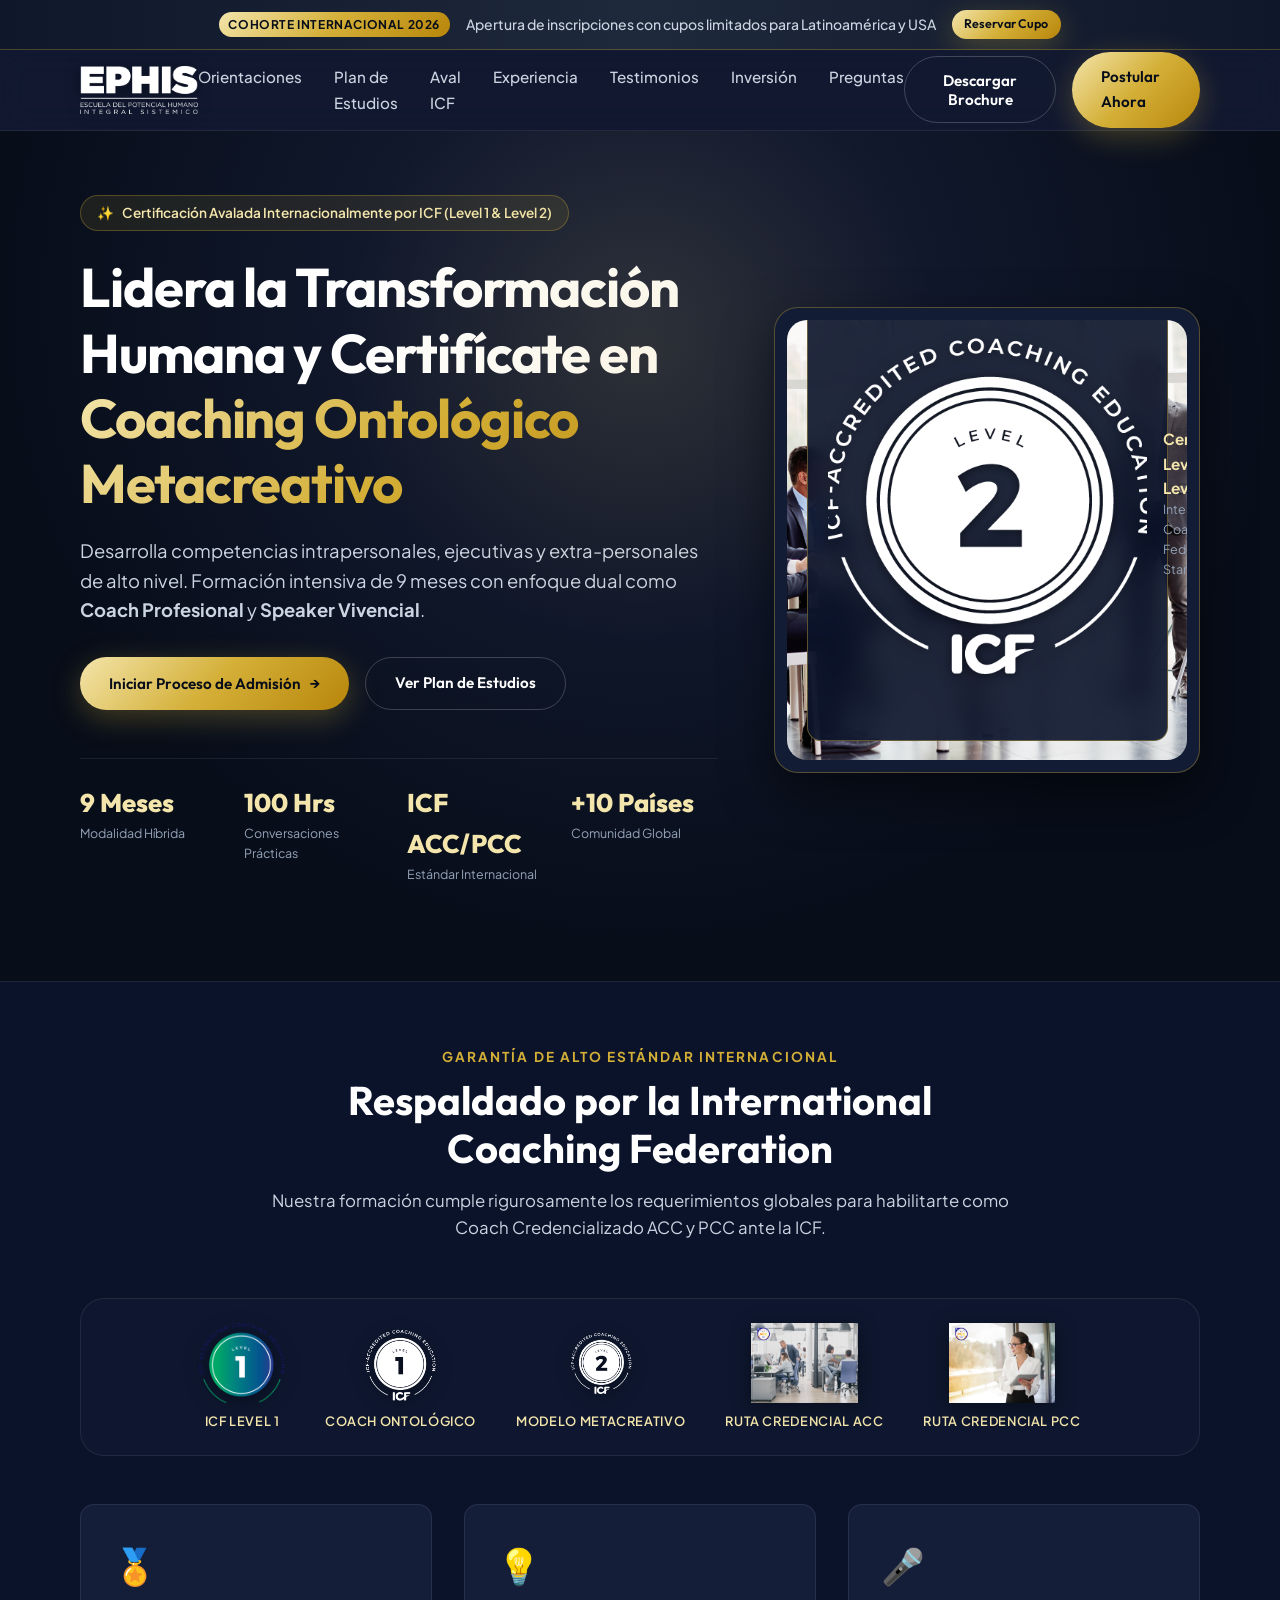
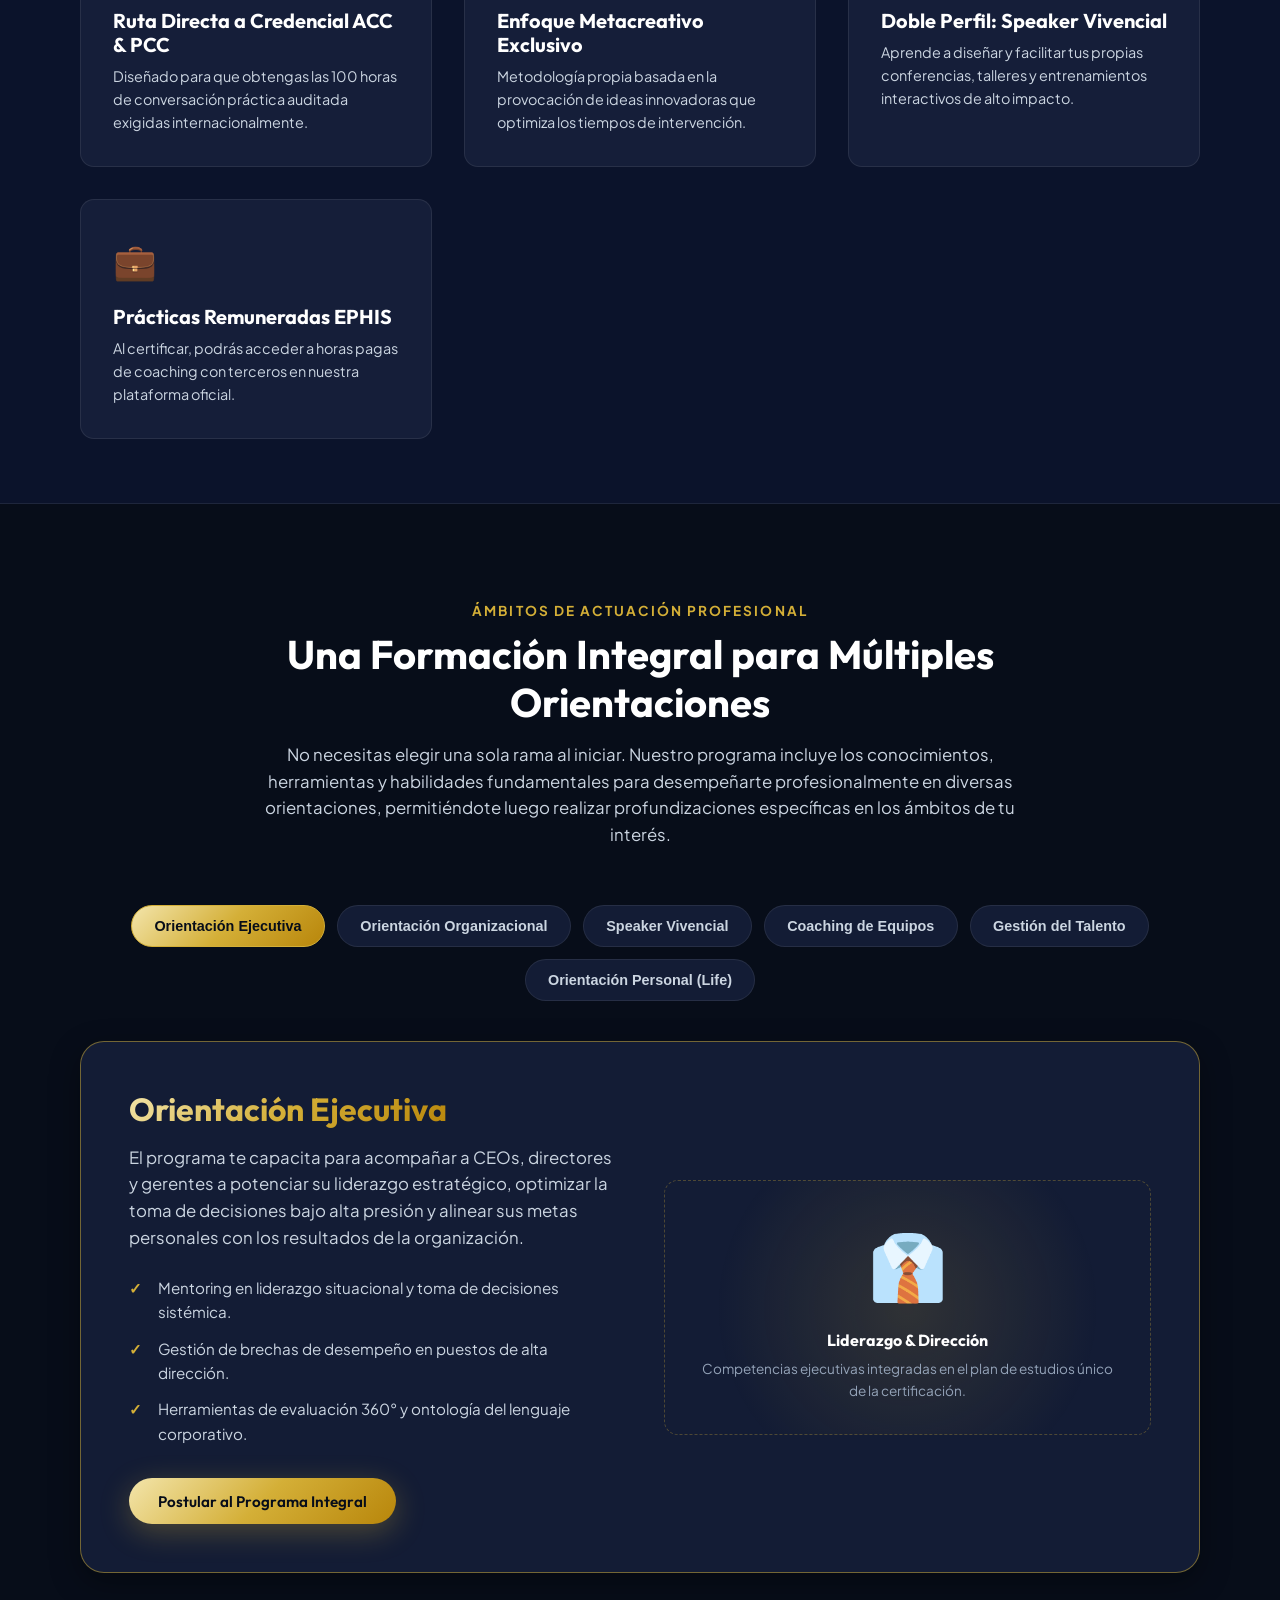
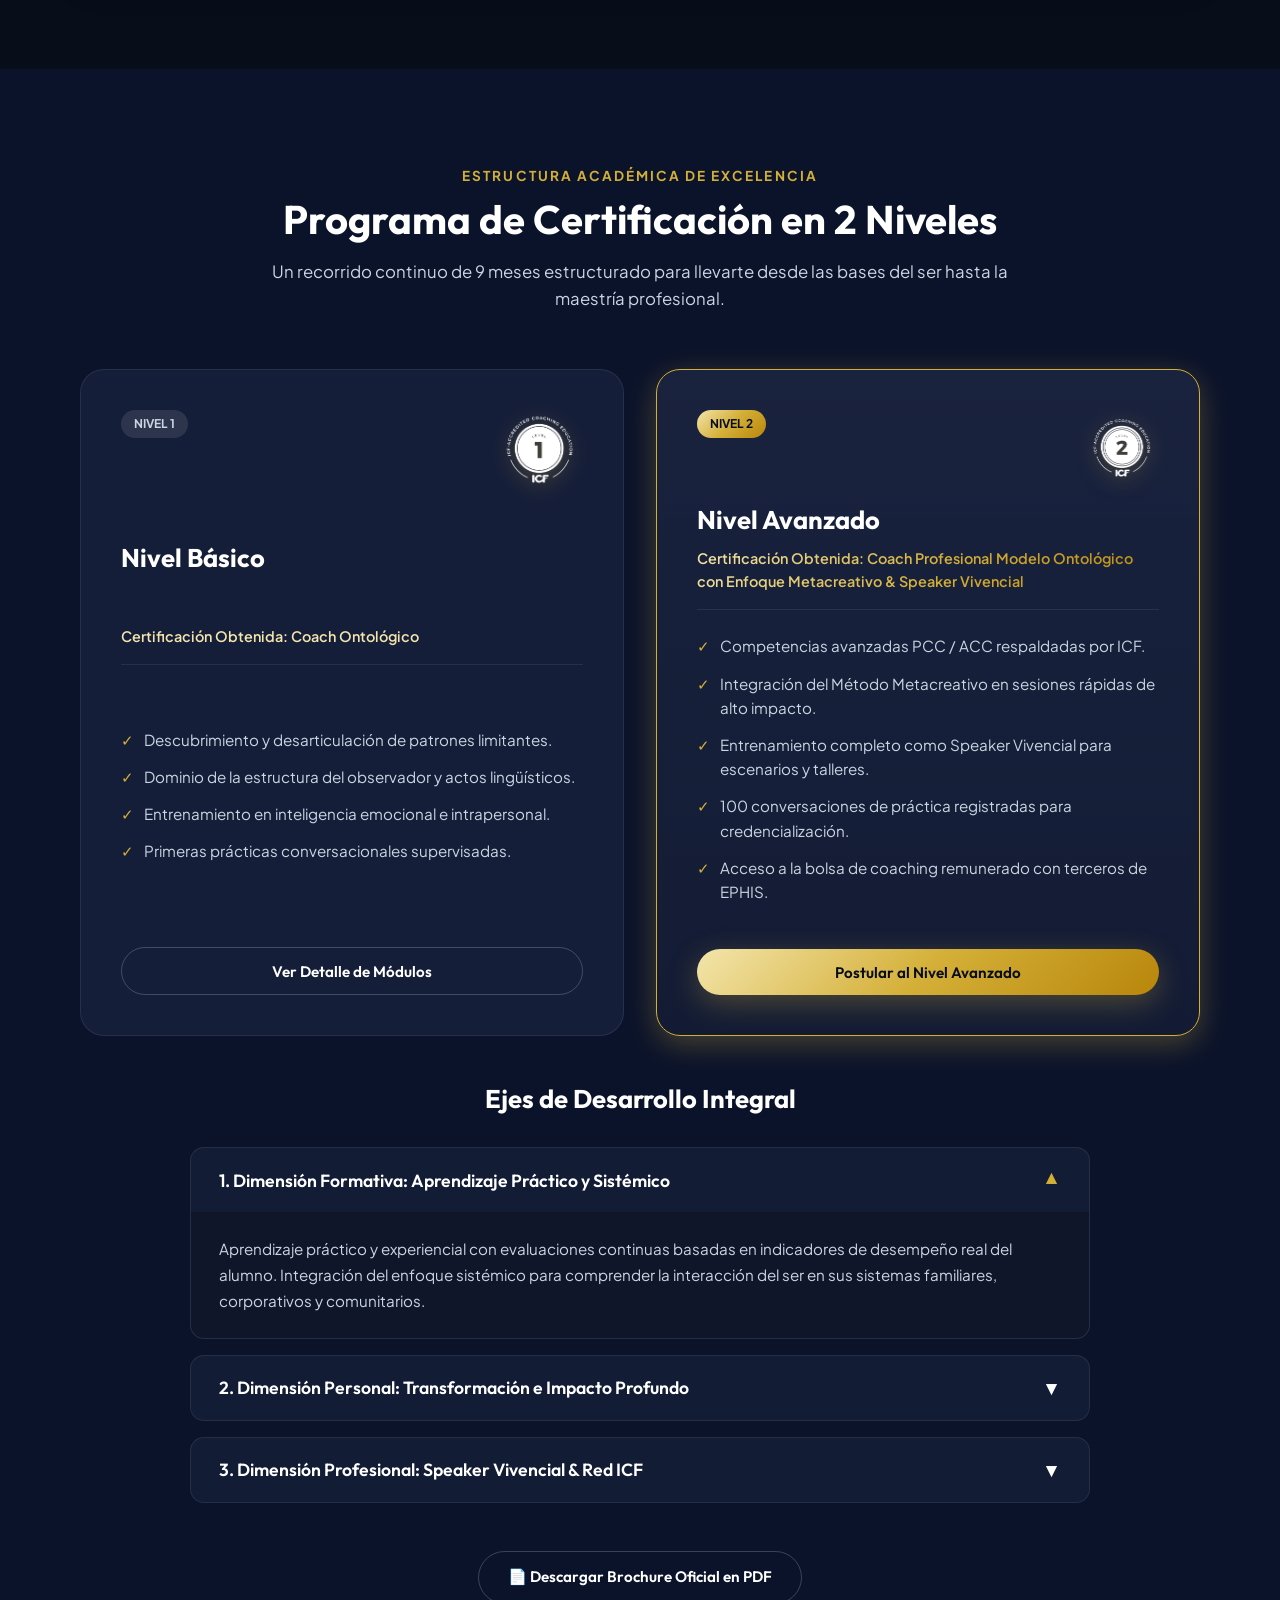
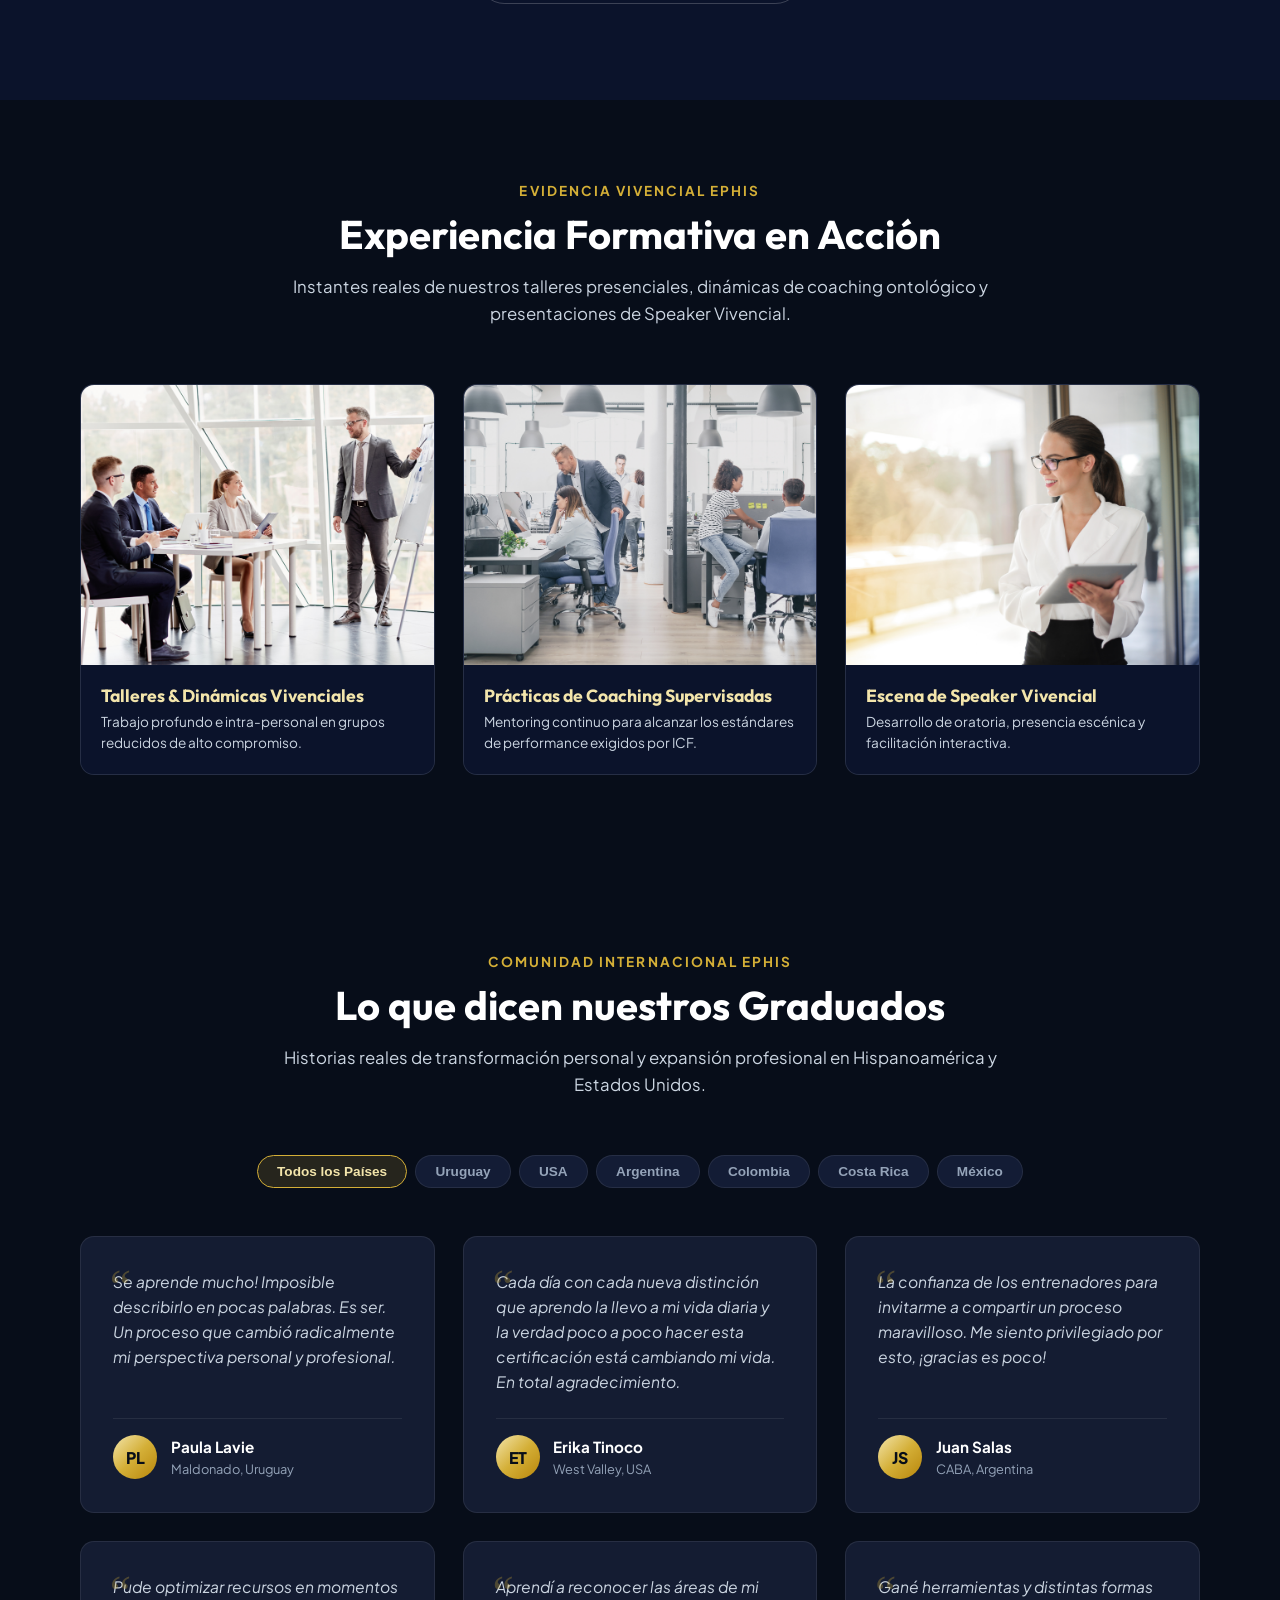
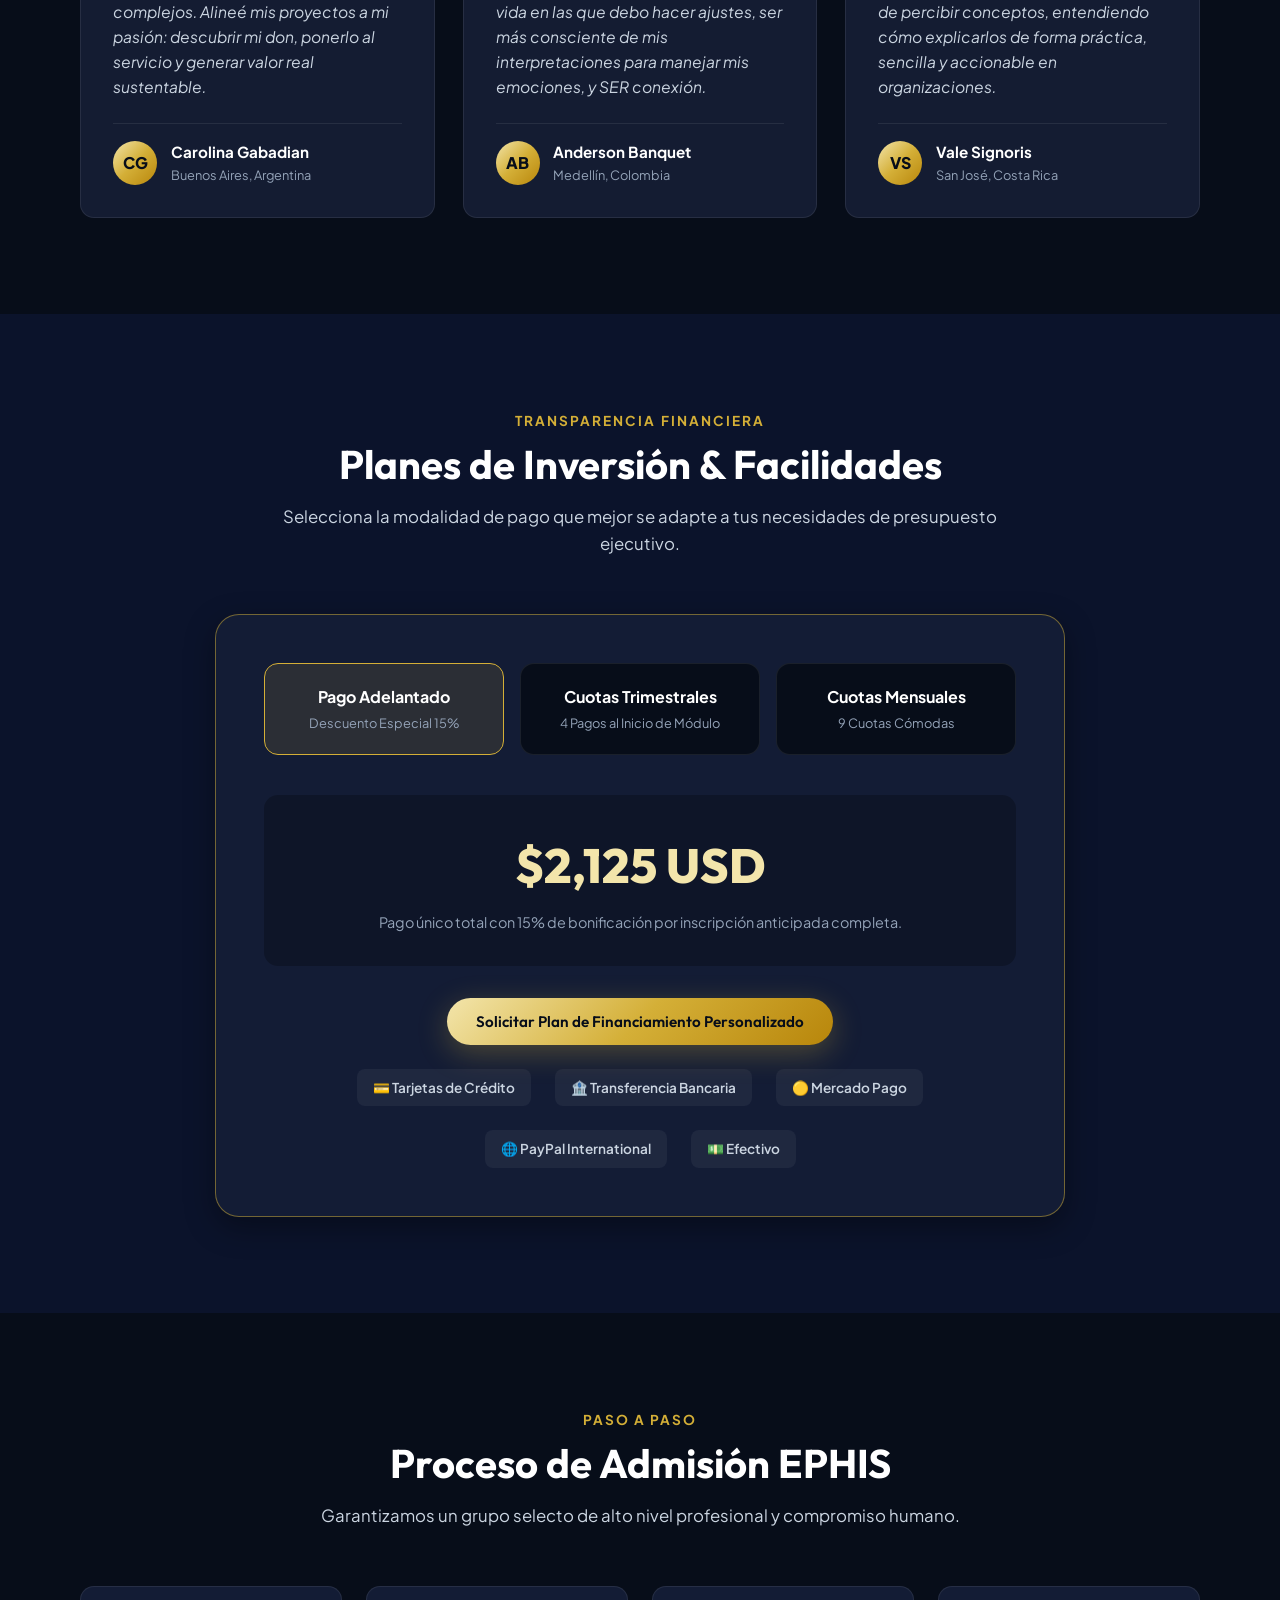
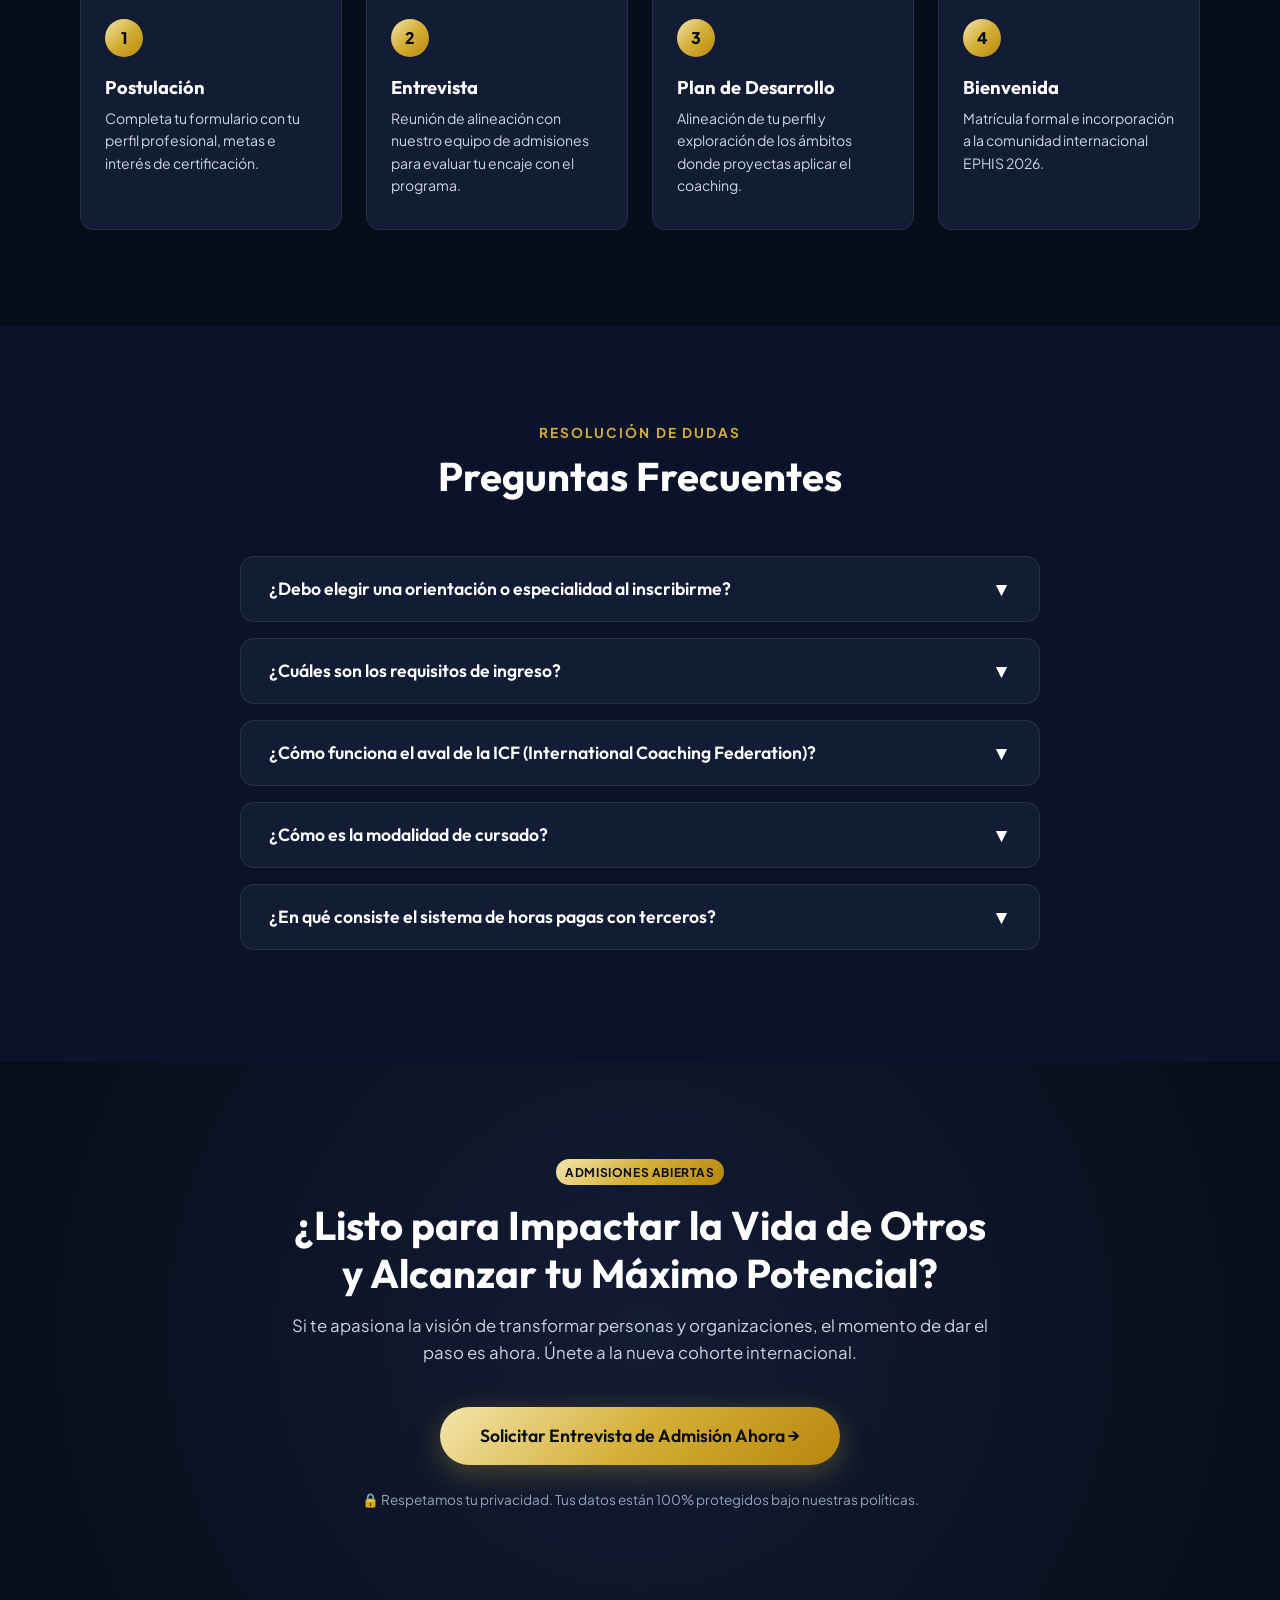
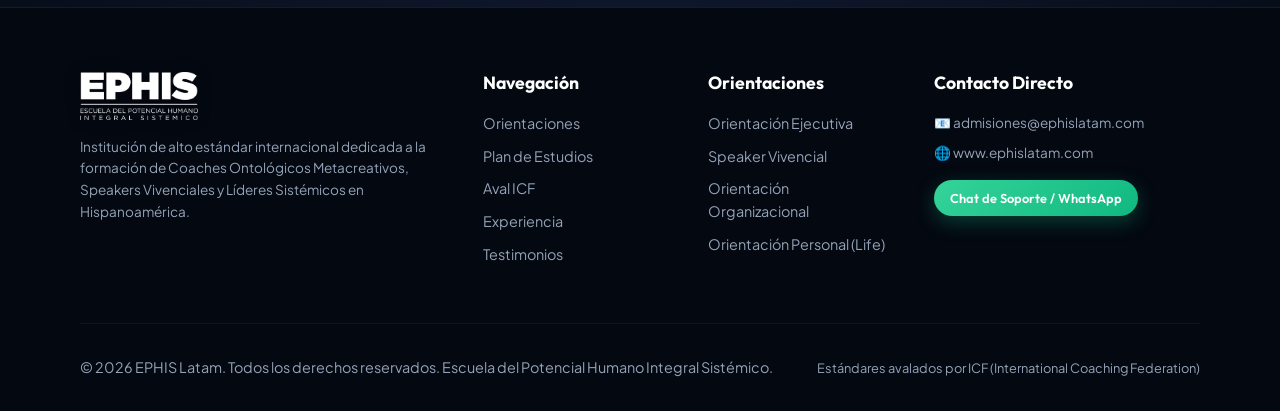
==== index.html @ b8f10d49 "Add files via upload" ====
<!DOCTYPE html>
<html lang="es">
<head>
  <meta charset="UTF-8">
  <meta name="viewport" content="width=device-width, initial-scale=1.0">
  <title>EPHIS Latam | Escuela del Potencial Humano Integral Sistémico | Certificación ICF</title>
  <meta name="description" content="Certificación Profesional en Coaching Ontológico Metacreativo con Énfasis en Speaker Vivencial. Programa internacional de 9 meses avalado por la ICF (International Coaching Federation).">
  <meta name="keywords" content="Coaching Ontologico, Coaching Ejecutivo, Speaker Vivencial, ICF Accredited, EPHIS Latam, Potencial Humano, Coaching de Equipos">

  <!-- Open Graph -->
  <meta property="og:title" content="EPHIS Latam - Certificación Profesional en Coaching Metacreativo & Speaker Vivencial">
  <meta property="og:description" content="Transforma tu liderazgo y certifícate con estándares internacionales ICF. 100 conversaciones prácticas, modalidad híbrida en Hispanoamérica.">
  <meta property="og:type" content="website">
  <meta property="og:url" content="https://www.ephislatam.com">
  <meta property="og:image" content="assets/formacion_01.png">

  <link rel="stylesheet" href="styles.css">
  
  <!-- Structured Data JSON-LD -->
  <script type="application/ld+json">
  {
    "@context": "https://schema.org",
    "@type": "EducationalOrganization",
    "name": "EPHIS Latam - Escuela del Potencial Humano Integral Sistémico",
    "url": "https://www.ephislatam.com",
    "logo": "https://www.ephislatam.com/assets/ephis_logo.png",
    "description": "Certificación Profesional en Coaching Ontológico Metacreativo con Enfoque en Speaker Vivencial y Estándares Internacionales ICF.",
    "sameAs": [
      "https://www.ephislatam.com"
    ]
  }
  </script>
</head>
<body>

  <!-- Top Announcement Bar -->
  <div class="announcement-bar">
    <span class="announcement-badge">Cohorte Internacional 2026</span>
    <span>Apertura de inscripciones con cupos limitados para Latinoamérica y USA</span>
    <a href="#contacto" class="btn btn-gold" style="padding: 0.3rem 0.8rem; font-size: 0.78rem;">Reservar Cupo</a>
  </div>

  <!-- Header & Sticky Navigation -->
  <header class="header-nav">
    <div class="container nav-container">
      <a href="#" class="brand-logo" id="brandLogo">
        <img src="assets/ephis_logo.png" alt="EPHIS Latam Logo" class="brand-logo-img">
      </a>

      <nav>
        <ul class="nav-links">
          <li><a href="#orientaciones" class="nav-link">Orientaciones</a></li>
          <li><a href="#programa" class="nav-link">Plan de Estudios</a></li>
          <li><a href="#icf" class="nav-link">Aval ICF</a></li>
          <li><a href="#galeria" class="nav-link">Experiencia</a></li>
          <li><a href="#testimonios" class="nav-link">Testimonios</a></li>
          <li><a href="#inversion" class="nav-link">Inversión</a></li>
          <li><a href="#faq" class="nav-link">Preguntas</a></li>
        </ul>
      </nav>

      <div class="nav-actions">
        <button class="btn btn-outline" id="btnBrochureNav">Descargar Brochure</button>
        <a href="#contacto" class="btn btn-gold" id="btnPostularNav">Postular Ahora</a>
        <button class="mobile-toggle" id="mobileToggle">☰</button>
      </div>
    </div>
  </header>

  <!-- Hero Section -->
  <section class="hero">
    <div class="container hero-grid">
      <div class="hero-content">
        <div class="hero-badge">
          <span>✨</span> Certificación Avalada Internacionalmente por ICF (Level 1 & Level 2)
        </div>
        <h1 class="hero-title">
          Lidera la Transformación Humana y Certifícate en <span class="text-gold-gradient">Coaching Ontológico Metacreativo</span>
        </h1>
        <p class="hero-description">
          Desarrolla competencias intrapersonales, ejecutivas y extra-personales de alto nivel. Formación intensiva de 9 meses con enfoque dual como <strong>Coach Profesional</strong> y <strong>Speaker Vivencial</strong>.
        </p>

        <div class="hero-cta-group">
          <button class="btn btn-gold" id="btnHeroPostular">
            <span>Iniciar Proceso de Admisión</span> →
          </button>
          <a href="#programa" class="btn btn-outline">
            Ver Plan de Estudios
          </a>
        </div>

        <div class="hero-metrics">
          <div class="metric-item">
            <span class="metric-value">9 Meses</span>
            <span class="metric-label">Modalidad Híbrida</span>
          </div>
          <div class="metric-item">
            <span class="metric-value">100 Hrs</span>
            <span class="metric-label">Conversaciones Prácticas</span>
          </div>
          <div class="metric-item">
            <span class="metric-value">ICF ACC/PCC</span>
            <span class="metric-label">Estándar Internacional</span>
          </div>
          <div class="metric-item">
            <span class="metric-value">+10 Países</span>
            <span class="metric-label">Comunidad Global</span>
          </div>
        </div>
      </div>

      <div class="hero-card">
        <div class="hero-img-wrapper">
          <img src="assets/formacion_01.png" alt="EPHIS Entrenamientos Vivenciales en Acción" id="heroImg">
          <div class="hero-overlay-badge">
            <img src="assets/level2_badge.png" alt="Acreditación Level 2" class="badge-icf-icon">
            <div>
              <div class="badge-text-title">Certificación Level 1 & Level 2 ICF</div>
              <div class="badge-text-sub">International Coaching Federation Standard</div>
            </div>
          </div>
        </div>
      </div>
    </div>
  </section>

  <!-- Trust & Accreditation Banner Section -->
  <section class="trust-section" id="icf">
    <div class="container">
      <div class="section-header">
        <div class="section-subtitle">Garantía de Alto Estándar Internacional</div>
        <h2 class="section-title">Respaldado por la International Coaching Federation</h2>
        <p class="section-desc">Nuestra formación cumple rigurosamente los requerimientos globales para habilitarte como Coach Credencializado ACC y PCC ante la ICF.</p>
      </div>

      <!-- Official ICF & EPHIS Badges Showcase Ribbon -->
      <div class="accreditation-row">
        <div class="accred-logo-item">
          <img src="assets/icf_level1.webp" alt="ICF Level 1 Badge" class="accred-logo-img">
          <span class="accred-label">ICF Level 1</span>
        </div>
        <div class="accred-logo-item">
          <img src="assets/level1_badge.png" alt="EPHIS Level 1 Badge" class="accred-logo-img">
          <span class="accred-label">Coach Ontológico</span>
        </div>
        <div class="accred-logo-item">
          <img src="assets/level2_badge.png" alt="EPHIS Level 2 Badge" class="accred-logo-img">
          <span class="accred-label">Modelo Metacreativo</span>
        </div>
        <div class="accred-logo-item">
          <img src="assets/icf_acc.png" alt="ICF ACC Credential" class="accred-logo-img">
          <span class="accred-label">Ruta Credencial ACC</span>
        </div>
        <div class="accred-logo-item">
          <img src="assets/icf_pcc.png" alt="ICF PCC Credential" class="accred-logo-img">
          <span class="accred-label">Ruta Credencial PCC</span>
        </div>
      </div>

      <div class="trust-grid">
        <div class="trust-card">
          <div class="trust-icon">🏅</div>
          <h3 class="trust-title">Ruta Directa a Credencial ACC & PCC</h3>
          <p class="trust-desc">Diseñado para que obtengas las 100 horas de conversación práctica auditada exigidas internacionalmente.</p>
        </div>

        <div class="trust-card">
          <div class="trust-icon">💡</div>
          <h3 class="trust-title">Enfoque Metacreativo Exclusivo</h3>
          <p class="trust-desc">Metodología propia basada en la provocación de ideas innovadoras que optimiza los tiempos de intervención.</p>
        </div>

        <div class="trust-card">
          <div class="trust-icon">🎤</div>
          <h3 class="trust-title">Doble Perfil: Speaker Vivencial</h3>
          <p class="trust-desc">Aprende a diseñar y facilitar tus propias conferencias, talleres y entrenamientos interactivos de alto impacto.</p>
        </div>

        <div class="trust-card">
          <div class="trust-icon">💼</div>
          <h3 class="trust-title">Prácticas Remuneradas EPHIS</h3>
          <p class="trust-desc">Al certificar, podrás acceder a horas pagas de coaching con terceros en nuestra plataforma oficial.</p>
        </div>
      </div>
    </div>
  </section>

  <!-- Orientaciones Profesionales Section -->
  <section class="tracks-section section-padding" id="orientaciones">
    <div class="container">
      <div class="section-header">
        <div class="section-subtitle">Ámbitos de Actuación Profesional</div>
        <h2 class="section-title">Una Formación Integral para Múltiples Orientaciones</h2>
        <p class="section-desc">No necesitas elegir una sola rama al iniciar. Nuestro programa incluye los conocimientos, herramientas y habilidades fundamentales para desempeñarte profesionalmente en diversas orientaciones, permitiéndote luego realizar profundizaciones específicas en los ámbitos de tu interés.</p>
      </div>

      <div class="track-tabs" id="trackTabs">
        <button class="track-tab active" data-track="ejecutivo">Orientación Ejecutiva</button>
        <button class="track-tab" data-track="organizacional">Orientación Organizacional</button>
        <button class="track-tab" data-track="speaker">Speaker Vivencial</button>
        <button class="track-tab" data-track="equipos">Coaching de Equipos</button>
        <button class="track-tab" data-track="rrhh">Gestión del Talento</button>
        <button class="track-tab" data-track="personal">Orientación Personal (Life)</button>
      </div>

      <div class="track-display-card" id="trackDisplay">
        <div class="track-details">
          <h3 id="trackTitle" class="text-gold-gradient">Orientación Ejecutiva</h3>
          <p id="trackDescription">El programa te capacita para acompañar a CEOs, directores y gerentes a potenciar su liderazgo estratégico, optimizar la toma de decisiones bajo alta presión y alinear sus metas personales con los resultados de la organización.</p>
          <ul class="track-list" id="trackList">
            <li>Mentoring en liderazgo situacional y toma de decisiones sistémica.</li>
            <li>Gestión de brechas de desempeño en puestos de alta dirección.</li>
            <li>Herramientas de evaluación 360° y ontología del lenguaje corporativo.</li>
          </ul>
          <button class="btn btn-gold" id="btnTrackEnroll">Postular al Programa Integral</button>
        </div>
        <div class="track-visual">
          <div class="track-visual-icon" id="trackIcon">👔</div>
          <h4 id="trackVisualTitle">Liderazgo & Dirección</h4>
          <p style="font-size: 0.85rem; color: var(--text-muted); margin-top: 0.5rem;" id="trackVisualSub">Competencias ejecutivas integradas en el plan de estudios único de la certificación.</p>
        </div>
      </div>
    </div>
  </section>

  <!-- Dual Level Curriculum Section -->
  <section class="curriculum-section section-padding" id="programa">
    <div class="container">
      <div class="section-header">
        <div class="section-subtitle">Estructura Académica de Excelencia</div>
        <h2 class="section-title">Programa de Certificación en 2 Niveles</h2>
        <p class="section-desc">Un recorrido continuo de 9 meses estructurado para llevarte desde las bases del ser hasta la maestría profesional.</p>
      </div>

      <div class="level-cards-grid">
        <!-- Level 1 Card -->
        <div class="level-card">
          <div class="level-header-badge">
            <span class="level-tag">Nivel 1</span>
            <img src="assets/level1_badge.png" alt="Logo Level 1 EPHIS" class="level-badge-img">
          </div>
          <h3 class="level-title">Nivel Básico</h3>
          <div class="level-cert">Certificación Obtenida: Coach Ontológico</div>
          <ul class="level-features">
            <li><span>✓</span> Descubrimiento y desarticulación de patrones limitantes.</li>
            <li><span>✓</span> Dominio de la estructura del observador y actos lingüísticos.</li>
            <li><span>✓</span> Entrenamiento en inteligencia emocional e intrapersonal.</li>
            <li><span>✓</span> Primeras prácticas conversacionales supervisadas.</li>
          </ul>
          <button class="btn btn-outline" onclick="openBrochureModal('Nivel 1')">Ver Detalle de Módulos</button>
        </div>

        <!-- Level 2 Card -->
        <div class="level-card featured">
          <div class="level-header-badge">
            <span class="level-tag">Nivel 2</span>
            <img src="assets/level2_badge.png" alt="Logo Level 2 EPHIS" class="level-badge-img">
          </div>
          <h3 class="level-title">Nivel Avanzado</h3>
          <div class="level-cert text-gold-gradient">Certificación Obtenida: Coach Profesional Modelo Ontológico con Enfoque Metacreativo & Speaker Vivencial</div>
          <ul class="level-features">
            <li><span>✓</span> Competencias avanzadas PCC / ACC respaldadas por ICF.</li>
            <li><span>✓</span> Integración del Método Metacreativo en sesiones rápidas de alto impacto.</li>
            <li><span>✓</span> Entrenamiento completo como Speaker Vivencial para escenarios y talleres.</li>
            <li><span>✓</span> 100 conversaciones de práctica registradas para credencialización.</li>
            <li><span>✓</span> Acceso a la bolsa de coaching remunerado con terceros de EPHIS.</li>
          </ul>
          <button class="btn btn-gold" onclick="openBrochureModal('Nivel 2')">Postular al Nivel Avanzado</button>
        </div>
      </div>

      <!-- Syllabus Accordion -->
      <div class="curriculum-accordion">
        <h3 class="text-center" style="margin-bottom: 2rem; font-size: 1.6rem;">Ejes de Desarrollo Integral</h3>

        <div class="accordion-item active">
          <button class="accordion-header">
            <span>1. Dimensión Formativa: Aprendizaje Práctico y Sistémico</span>
            <span class="accordion-icon">▼</span>
          </button>
          <div class="accordion-content">
            <div class="accordion-inner">
              Aprendizaje práctico y experiencial con evaluaciones continuas basadas en indicadores de desempeño real del alumno. Integración del enfoque sistémico para comprender la interacción del ser en sus sistemas familiares, corporativos y comunitarios.
            </div>
          </div>
        </div>

        <div class="accordion-item">
          <button class="accordion-header">
            <span>2. Dimensión Personal: Transformación e Impacto Profundo</span>
            <span class="accordion-icon">▼</span>
          </button>
          <div class="accordion-content">
            <div class="accordion-inner">
              Identificación y quiebre de creencias y patrones limitantes. Trabajo intrapersonal guiado para alcanzar resultados impensados de vida durante el propio proceso formativo, convirtiéndote en evidencia viva del potencial humano.
            </div>
          </div>
        </div>

        <div class="accordion-item">
          <button class="accordion-header">
            <span>3. Dimensión Profesional: Speaker Vivencial & Red ICF</span>
            <span class="accordion-icon">▼</span>
          </button>
          <div class="accordion-content">
            <div class="accordion-inner">
              Entrenamiento como Speaker Vivencial con el cual desarrollarás tus propias conferencias, seminarios y workshops. Mentoring personalizado para completar las 100 conversaciones de coaching requeridas por ICF, posibilitando tu incorporación al staff de tutores o red internacional de coaches pagados.
            </div>
          </div>
        </div>
      </div>

      <div class="text-center" style="margin-top: 3rem;">
        <a href="https://www.ephislatam.com/site/wp-content/uploads/2025/07/EPHIS_20-Brochure_Programa.pdf" target="_blank" rel="noopener" class="btn btn-outline">
          📄 Descargar Brochure Oficial en PDF
        </a>
      </div>
    </div>
  </section>

  <!-- Real Formaciones Gallery Section -->
  <section class="gallery-section" id="galeria">
    <div class="container">
      <div class="section-header">
        <div class="section-subtitle">Evidencia Vivencial EPHIS</div>
        <h2 class="section-title">Experiencia Formativa en Acción</h2>
        <p class="section-desc">Instantes reales de nuestros talleres presenciales, dinámicas de coaching ontológico y presentaciones de Speaker Vivencial.</p>
      </div>

      <div class="gallery-grid">
        <div class="gallery-card">
          <img src="assets/formacion_01.png" alt="Formación EPHIS Taller Intrapersonal">
          <div class="gallery-caption">
            <h4>Talleres & Dinámicas Vivenciales</h4>
            <p>Trabajo profundo e intra-personal en grupos reducidos de alto compromiso.</p>
          </div>
        </div>

        <div class="gallery-card">
          <img src="assets/formacion_02.png" alt="Formación EPHIS Prácticas de Coaching">
          <div class="gallery-caption">
            <h4>Prácticas de Coaching Supervisadas</h4>
            <p>Mentoring continuo para alcanzar los estándares de performance exigidos por ICF.</p>
          </div>
        </div>

        <div class="gallery-card">
          <img src="assets/formacion_03.png" alt="Formación EPHIS Speaker Vivencial">
          <div class="gallery-caption">
            <h4>Escena de Speaker Vivencial</h4>
            <p>Desarrollo de oratoria, presencia escénica y facilitación interactiva.</p>
          </div>
        </div>
      </div>
    </div>
  </section>

  <!-- Testimonials & Social Proof -->
  <section class="testimonials-section section-padding" id="testimonios">
    <div class="container">
      <div class="section-header">
        <div class="section-subtitle">Comunidad Internacional EPHIS</div>
        <h2 class="section-title">Lo que dicen nuestros Graduados</h2>
        <p class="section-desc">Historias reales de transformación personal y expansión profesional en Hispanoamérica y Estados Unidos.</p>
      </div>

      <div class="testimonial-filter" id="testimonialFilter">
        <button class="filter-btn active" data-country="all">Todos los Países</button>
        <button class="filter-btn" data-country="Uruguay">Uruguay</button>
        <button class="filter-btn" data-country="USA">USA</button>
        <button class="filter-btn" data-country="Argentina">Argentina</button>
        <button class="filter-btn" data-country="Colombia">Colombia</button>
        <button class="filter-btn" data-country="Costa Rica">Costa Rica</button>
        <button class="filter-btn" data-country="México">México</button>
      </div>

      <div class="testimonials-grid" id="testimonialsGrid">
        <!-- Testimonial Item 1 -->
        <div class="testimonial-card" data-country="Uruguay">
          <p class="testimonial-quote">Se aprende mucho! Imposible describirlo en pocas palabras. Es ser. Un proceso que cambió radicalmente mi perspectiva personal y profesional.</p>
          <div class="testimonial-author">
            <div class="author-avatar">PL</div>
            <div>
              <div class="author-name">Paula Lavie</div>
              <div class="author-location">Maldonado, Uruguay</div>
            </div>
          </div>
        </div>

        <!-- Testimonial Item 2 -->
        <div class="testimonial-card" data-country="USA">
          <p class="testimonial-quote">Cada día con cada nueva distinción que aprendo la llevo a mi vida diaria y la verdad poco a poco hacer esta certificación está cambiando mi vida. En total agradecimiento.</p>
          <div class="testimonial-author">
            <div class="author-avatar">ET</div>
            <div>
              <div class="author-name">Erika Tinoco</div>
              <div class="author-location">West Valley, USA</div>
            </div>
          </div>
        </div>

        <!-- Testimonial Item 3 -->
        <div class="testimonial-card" data-country="Argentina">
          <p class="testimonial-quote">La confianza de los entrenadores para invitarme a compartir un proceso maravilloso. Me siento privilegiado por esto, ¡gracias es poco!</p>
          <div class="testimonial-author">
            <div class="author-avatar">JS</div>
            <div>
              <div class="author-name">Juan Salas</div>
              <div class="author-location">CABA, Argentina</div>
            </div>
          </div>
        </div>

        <!-- Testimonial Item 4 -->
        <div class="testimonial-card" data-country="Argentina">
          <p class="testimonial-quote">Pude optimizar recursos en momentos complejos. Alineé mis proyectos a mi pasión: descubrir mi don, ponerlo al servicio y generar valor real sustentable.</p>
          <div class="testimonial-author">
            <div class="author-avatar">CG</div>
            <div>
              <div class="author-name">Carolina Gabadian</div>
              <div class="author-location">Buenos Aires, Argentina</div>
            </div>
          </div>
        </div>

        <!-- Testimonial Item 5 -->
        <div class="testimonial-card" data-country="Colombia">
          <p class="testimonial-quote">Aprendí a reconocer las áreas de mi vida en las que debo hacer ajustes, ser más consciente de mis interpretaciones para manejar mis emociones, y SER conexión.</p>
          <div class="testimonial-author">
            <div class="author-avatar">AB</div>
            <div>
              <div class="author-name">Anderson Banquet</div>
              <div class="author-location">Medellín, Colombia</div>
            </div>
          </div>
        </div>

        <!-- Testimonial Item 6 -->
        <div class="testimonial-card" data-country="Costa Rica">
          <p class="testimonial-quote">Gané herramientas y distintas formas de percibir conceptos, entendiendo cómo explicarlos de forma práctica, sencilla y accionable en organizaciones.</p>
          <div class="testimonial-author">
            <div class="author-avatar">VS</div>
            <div>
              <div class="author-name">Vale Signoris</div>
              <div class="author-location">San José, Costa Rica</div>
            </div>
          </div>
        </div>
      </div>
    </div>
  </section>

  <!-- Investment & Fee Calculator -->
  <section class="investment-section section-padding" id="inversion">
    <div class="container">
      <div class="section-header">
        <div class="section-subtitle">Transparencia Financiera</div>
        <h2 class="section-title">Planes de Inversión & Facilidades</h2>
        <p class="section-desc">Selecciona la modalidad de pago que mejor se adapte a tus necesidades de presupuesto ejecutivo.</p>
      </div>

      <div class="calc-box">
        <div class="calc-options" id="calcOptions">
          <div class="calc-opt-btn active" data-plan="contado">
            <div class="calc-opt-title">Pago Adelantado</div>
            <div class="calc-opt-sub">Descuento Especial 15%</div>
          </div>
          <div class="calc-opt-btn" data-plan="trimestral">
            <div class="calc-opt-title">Cuotas Trimestrales</div>
            <div class="calc-opt-sub">4 Pagos al Inicio de Módulo</div>
          </div>
          <div class="calc-opt-btn" data-plan="mensual">
            <div class="calc-opt-title">Cuotas Mensuales</div>
            <div class="calc-opt-sub">9 Cuotas Cómodas</div>
          </div>
        </div>

        <div class="calc-result-display">
          <div class="calc-price" id="calcPriceDisplay">$2,125 USD</div>
          <div class="calc-detail-text" id="calcDetailDisplay">Pago único total con 15% de bonificación por inscripción anticipada completa.</div>
        </div>

        <div style="text-align: center;">
          <button class="btn btn-gold" onclick="openBrochureModal('Plan de Pago')">Solicitar Plan de Financiamiento Personalizado</button>
        </div>

        <div class="payment-methods-grid">
          <span class="pay-badge">💳 Tarjetas de Crédito</span>
          <span class="pay-badge">🏦 Transferencia Bancaria</span>
          <span class="pay-badge">🟡 Mercado Pago</span>
          <span class="pay-badge">🌐 PayPal International</span>
          <span class="pay-badge">💵 Efectivo</span>
        </div>
      </div>
    </div>
  </section>

  <!-- Admission Process Roadmap -->
  <section class="roadmap-section section-padding">
    <div class="container">
      <div class="section-header">
        <div class="section-subtitle">Paso a Paso</div>
        <h2 class="section-title">Proceso de Admisión EPHIS</h2>
        <p class="section-desc">Garantizamos un grupo selecto de alto nivel profesional y compromiso humano.</p>
      </div>

      <div class="roadmap-grid">
        <div class="roadmap-card">
          <div class="step-num">1</div>
          <h3 class="step-title">Postulación</h3>
          <p class="step-desc">Completa tu formulario con tu perfil profesional, metas e interés de certificación.</p>
        </div>

        <div class="roadmap-card">
          <div class="step-num">2</div>
          <h3 class="step-title">Entrevista</h3>
          <p class="step-desc">Reunión de alineación con nuestro equipo de admisiones para evaluar tu encaje con el programa.</p>
        </div>

        <div class="roadmap-card">
          <div class="step-num">3</div>
          <h3 class="step-title">Plan de Desarrollo</h3>
          <p class="step-desc">Alineación de tu perfil y exploración de los ámbitos donde proyectas aplicar el coaching.</p>
        </div>

        <div class="roadmap-card">
          <div class="step-num">4</div>
          <h3 class="step-title">Bienvenida</h3>
          <p class="step-desc">Matrícula formal e incorporación a la comunidad internacional EPHIS 2026.</p>
        </div>
      </div>
    </div>
  </section>

  <!-- FAQ Section -->
  <section class="section-padding" id="faq" style="background: var(--bg-surface-1);">
    <div class="container">
      <div class="section-header">
        <div class="section-subtitle">Resolución de Dudas</div>
        <h2 class="section-title">Preguntas Frecuentes</h2>
      </div>

      <div class="curriculum-accordion" style="max-width: 800px;">
        <div class="accordion-item">
          <button class="accordion-header">
            <span>¿Debo elegir una orientación o especialidad al inscribirme?</span>
            <span class="accordion-icon">▼</span>
          </button>
          <div class="accordion-content">
            <div class="accordion-inner">
              No. Nuestro programa no se divide en carreras aisladas ni te exige elegir una orientación al ingresar. La formación abarca un enfoque unificado con los conocimientos, las herramientas y el desarrollo de competencias para trabajar profesionalmente en distintas orientaciones (ejecutiva, personal/life, organizacional, speaker vivencial, etc.). Al egresar, estarás capacitado para desempeñarte en diversos ámbitos y, si lo deseas, realizar profundizaciones posteriores en las áreas que elijas.
            </div>
          </div>
        </div>

        <div class="accordion-item">
          <button class="accordion-header">
            <span>¿Cuáles son los requisitos de ingreso?</span>
            <span class="accordion-icon">▼</span>
          </button>
          <div class="accordion-content">
            <div class="accordion-inner">
              Es requisito indispensable ser mayor de 18 años y haber completado los estudios secundarios completos. Adicionalmente, se realiza una entrevista de alineación para corroborar la vocación de desarrollo personal y profesional del aspirante.
            </div>
          </div>
        </div>

        <div class="accordion-item">
          <button class="accordion-header">
            <span>¿Cómo funciona el aval de la ICF (International Coaching Federation)?</span>
            <span class="accordion-icon">▼</span>
          </button>
          <div class="accordion-content">
            <div class="accordion-inner">
              La Certificación está orientada a cumplir los estándares internacionales de la ICF para calificar como Coach ACC (Associate Certified Coach) o PCC. El programa incluye los contenidos, mentorías y auditoría de 100 conversaciones prácticas exigidas para la credencialización.
            </div>
          </div>
        </div>

        <div class="accordion-item">
          <button class="accordion-header">
            <span>¿Cómo es la modalidad de cursado?</span>
            <span class="accordion-icon">▼</span>
          </button>
          <div class="accordion-content">
            <div class="accordion-inner">
              La formación tiene una duración de 9 meses con modalidad híbrida (virtual en vivo y actividades presenciales opcionales/intensivas), facilitando la participación activa de profesionales de toda Latinoamérica y Estados Unidos.
            </div>
          </div>
        </div>

        <div class="accordion-item">
          <button class="accordion-header">
            <span>¿En qué consiste el sistema de horas pagas con terceros?</span>
            <span class="accordion-icon">▼</span>
          </button>
          <div class="accordion-content">
            <div class="accordion-inner">
              Al certificarte como Coach Profesional en EPHIS, la escuela cuenta con acuerdos y plataformas donde se te pueden asignar horas remuneradas de coaching a terceros. Estas horas no solo te brindan retorno de inversión sino que suman al registro oficial de horas requeridas por la ICF.
            </div>
          </div>
        </div>
      </div>
    </div>
  </section>

  <!-- Final Contact & Application CTA Section -->
  <section class="section-padding" id="contacto" style="background: radial-gradient(circle at 50% 50%, #131C35 0%, #070D19 100%);">
    <div class="container text-center">
      <div style="max-width: 700px; margin: 0 auto;">
        <span class="announcement-badge" style="margin-bottom: 1rem; display: inline-block;">Admisiones Abiertas</span>
        <h2 class="section-title">¿Listo para Impactar la Vida de Otros y Alcanzar tu Máximo Potencial?</h2>
        <p class="section-desc" style="margin-bottom: 2.5rem;">
          Si te apasiona la visión de transformar personas y organizaciones, el momento de dar el paso es ahora. Únete a la nueva cohorte internacional.
        </p>

        <button class="btn btn-gold btn-lg" style="padding: 1.1rem 2.5rem; font-size: 1.1rem;" id="btnCtaFinal">
          Solicitar Entrevista de Admisión Ahora →
        </button>

        <div style="margin-top: 1.5rem; font-size: 0.85rem; color: var(--text-muted);">
          🔒 Respetamos tu privacidad. Tus datos están 100% protegidos bajo nuestras políticas.
        </div>
      </div>
    </div>
  </section>

  <!-- Footer -->
  <footer class="footer">
    <div class="container">
      <div class="footer-grid">
        <div class="footer-col">
          <div class="brand-logo" style="margin-bottom: 1rem;">
            <img src="assets/ephis_logo.png" alt="EPHIS Latam Logo" class="brand-logo-img">
          </div>
          <p style="font-size: 0.85rem; line-height: 1.6;">
            Institución de alto estándar internacional dedicada a la formación de Coaches Ontológicos Metacreativos, Speakers Vivenciales y Líderes Sistémicos en Hispanoamérica.
          </p>
        </div>

        <div class="footer-col">
          <h4>Navegación</h4>
          <ul class="footer-links">
            <li><a href="#orientaciones">Orientaciones</a></li>
            <li><a href="#programa">Plan de Estudios</a></li>
            <li><a href="#icf">Aval ICF</a></li>
            <li><a href="#galeria">Experiencia</a></li>
            <li><a href="#testimonios">Testimonios</a></li>
          </ul>
        </div>

        <div class="footer-col">
          <h4>Orientaciones</h4>
          <ul class="footer-links">
            <li><a href="#orientaciones">Orientación Ejecutiva</a></li>
            <li><a href="#orientaciones">Speaker Vivencial</a></li>
            <li><a href="#orientaciones">Orientación Organizacional</a></li>
            <li><a href="#orientaciones">Orientación Personal (Life)</a></li>
          </ul>
        </div>

        <div class="footer-col">
          <h4>Contacto Directo</h4>
          <p style="font-size: 0.85rem; margin-bottom: 0.5rem;">📧 admisiones@ephislatam.com</p>
          <p style="font-size: 0.85rem; margin-bottom: 1rem;">🌐 www.ephislatam.com</p>
          <a href="#contacto" class="btn btn-emerald" style="padding: 0.5rem 1rem; font-size: 0.8rem;">Chat de Soporte / WhatsApp</a>
        </div>
      </div>

      <div class="footer-bottom">
        <div>© 2026 EPHIS Latam. Todos los derechos reservados. Escuela del Potencial Humano Integral Sistémico.</div>
        <div style="font-size: 0.8rem;">Estándares avalados por ICF (International Coaching Federation)</div>
      </div>
    </div>
  </footer>

  <!-- Admission & Brochure Lead Capture Modal -->
  <div class="modal-overlay" id="leadModal">
    <div class="modal-box">
      <button class="modal-close" id="modalClose">✕</button>
      <h3 style="font-size: 1.6rem; margin-bottom: 0.5rem;" class="text-gold-gradient" id="modalTitle">Solicitar Admisión & Brochure</h3>
      <p style="font-size: 0.9rem; color: var(--text-secondary); margin-bottom: 1.5rem;" id="modalSubtitle">Completa tus datos para recibir el programa académico detallado y agendar tu entrevista.</p>

      <form id="leadForm">
        <div class="form-group">
          <label class="form-label" for="nombre">Nombre Completo *</label>
          <input type="text" id="nombre" class="form-input" placeholder="Ej. Dra. María González" required>
        </div>

        <div class="form-group">
          <label class="form-label" for="email">Correo Electrónico Profesional *</label>
          <input type="email" id="email" class="form-input" placeholder="maria@empresa.com" required>
        </div>

        <div class="form-group">
          <label class="form-label" for="telefono">WhatsApp / Teléfono *</label>
          <input type="tel" id="telefono" class="form-input" placeholder="+54 9 11 1234 5678" required>
        </div>

        <div class="form-group">
          <label class="form-label" for="trackInterest">Ámbito Profesional de Mayor Interés</label>
          <select id="trackInterest" class="form-select">
            <option value="integral">Formación Integral (Todas las orientaciones)</option>
            <option value="ejecutivo">Ámbito Ejecutivo & Liderazgo</option>
            <option value="speaker">Speaker Vivencial & Facilitación</option>
            <option value="organizacional">Ámbito Organizacional & Equipos</option>
            <option value="rrhh">Gestión Humana / People</option>
            <option value="personal">Ámbito Personal (Life Coaching)</option>
          </select>
        </div>

        <button type="submit" class="btn btn-gold" style="width: 100%; padding: 1rem; font-size: 1rem;">
          Enviar Solicitud & Descargar PDF →
        </button>
      </form>
    </div>
  </div>

  <script src="app.js"></script>
</body>
</html>
---- styles.css ----
/* ==========================================================================
   EPHIS LATAM - EXECUTIVE DESIGN SYSTEM & STYLESHEET
   Escuela del Potencial Humano Integral Sistémico
   ========================================================================== */

@import url('https://fonts.googleapis.com/css2?family=Outfit:wght@400;500;600;700;800&family=Plus+Jakarta+Sans:wght@300;400;500;600;700&display=swap');

:root {
  /* Color Palette - Executive Obsidian & Champagne */
  --bg-dark: #070D19;
  --bg-surface-1: #0B132B;
  --bg-surface-2: #131C35;
  --bg-surface-3: #1C2541;
  --bg-glass: rgba(19, 28, 53, 0.85);
  --bg-glass-card: rgba(28, 37, 65, 0.65);
  
  --border-gold: linear-gradient(135deg, rgba(212, 175, 55, 0.4), rgba(243, 229, 171, 0.1));
  --border-subtle: rgba(255, 255, 255, 0.08);
  --border-active: rgba(212, 175, 55, 0.5);

  --accent-gold-primary: #D4AF37;
  --accent-gold-light: #F3E5AB;
  --accent-gold-dark: #AA820A;
  --gold-gradient: linear-gradient(135deg, #F3E5AB 0%, #D4AF37 50%, #B8860B 100%);
  --gold-glow: 0 0 25px rgba(212, 175, 55, 0.25);

  --accent-emerald: #10B981;
  --emerald-gradient: linear-gradient(135deg, #34D399 0%, #10B981 100%);

  --text-primary: #FFFFFF;
  --text-secondary: #CBD5E1;
  --text-muted: #94A3B8;
  --text-gold: #F3E5AB;

  /* Typography */
  --font-heading: 'Outfit', sans-serif;
  --font-body: 'Plus Jakarta Sans', sans-serif;

  /* Spacing & Elevation */
  --radius-sm: 8px;
  --radius-md: 14px;
  --radius-lg: 24px;
  --radius-pill: 9999px;

  --shadow-sm: 0 4px 12px rgba(0,0,0,0.25);
  --shadow-md: 0 10px 30px rgba(0,0,0,0.35);
  --shadow-lg: 0 20px 50px rgba(0,0,0,0.5);
  --shadow-gold: 0 8px 30px rgba(212, 175, 55, 0.3);

  --transition-fast: all 0.25s cubic-bezier(0.16, 1, 0.3, 1);
  --transition-smooth: all 0.4s cubic-bezier(0.16, 1, 0.3, 1);
}

/* Reset & Base Styles */
*, *::before, *::after {
  box-sizing: border-box;
  margin: 0;
  padding: 0;
}

html {
  scroll-behavior: smooth;
  font-size: 16px;
  background-color: var(--bg-dark);
  color: var(--text-primary);
  font-family: var(--font-body);
  -webkit-font-smoothing: antialiased;
}

body {
  overflow-x: hidden;
  line-height: 1.6;
}

/* Typography Helpers */
h1, h2, h3, h4, h5, h6 {
  font-family: var(--font-heading);
  font-weight: 700;
  line-height: 1.2;
  color: var(--text-primary);
}

.text-gold-gradient {
  background: var(--gold-gradient);
  -webkit-background-clip: text;
  -webkit-text-fill-color: transparent;
  display: inline-block;
}

.text-emerald {
  color: var(--accent-emerald);
}

.container {
  width: 90%;
  max-width: 1240px;
  margin: 0 auto;
  padding: 0 1rem;
}

/* Layout Utilities */
.section-padding {
  padding: 6rem 0;
}

@media (max-width: 768px) {
  .section-padding {
    padding: 3.5rem 0;
  }
}

.text-center { text-align: center; }
.text-left { text-align: left; }

/* Announcement Bar */
.announcement-bar {
  background: linear-gradient(90deg, #0f172a, #1e293b, #0f172a);
  border-bottom: 1px solid rgba(212, 175, 55, 0.3);
  padding: 0.6rem 1rem;
  font-size: 0.875rem;
  font-weight: 500;
  color: var(--text-secondary);
  display: flex;
  justify-content: center;
  align-items: center;
  gap: 1rem;
}

.announcement-badge {
  background: var(--gold-gradient);
  color: #070D19;
  font-size: 0.75rem;
  font-weight: 700;
  padding: 0.2rem 0.6rem;
  border-radius: var(--radius-pill);
  text-transform: uppercase;
  letter-spacing: 0.05em;
}

/* Header & Sticky Navigation */
.header-nav {
  position: sticky;
  top: 0;
  z-index: 1000;
  background: var(--bg-glass);
  backdrop-filter: blur(16px);
  -webkit-backdrop-filter: blur(16px);
  border-bottom: 1px solid var(--border-subtle);
  transition: var(--transition-fast);
}

.nav-container {
  display: flex;
  justify-content: space-between;
  align-items: center;
  height: 80px;
}

.brand-logo {
  display: flex;
  align-items: center;
  gap: 0.75rem;
  text-decoration: none;
}

.brand-logo-img {
  height: 48px;
  width: auto;
  object-fit: contain;
  filter: drop-shadow(0 2px 8px rgba(0,0,0,0.4));
}

.nav-links {
  display: flex;
  gap: 2rem;
  list-style: none;
}

.nav-link {
  color: var(--text-secondary);
  text-decoration: none;
  font-size: 0.95rem;
  font-weight: 500;
  transition: var(--transition-fast);
}

.nav-link:hover {
  color: var(--accent-gold-light);
}

.nav-actions {
  display: flex;
  align-items: center;
  gap: 1rem;
}

.mobile-toggle {
  display: none;
  background: none;
  border: none;
  color: #fff;
  font-size: 1.8rem;
  cursor: pointer;
}

/* Button Component */
.btn {
  display: inline-flex;
  align-items: center;
  justify-content: center;
  gap: 0.6rem;
  padding: 0.85rem 1.8rem;
  border-radius: var(--radius-pill);
  font-family: var(--font-heading);
  font-weight: 600;
  font-size: 0.95rem;
  text-decoration: none;
  cursor: pointer;
  transition: var(--transition-fast);
  border: none;
  outline: none;
}

.btn-gold {
  background: var(--gold-gradient);
  color: #070D19;
  box-shadow: var(--shadow-gold);
}

.btn-gold:hover {
  transform: translateY(-2px);
  box-shadow: 0 12px 35px rgba(212, 175, 55, 0.45);
}

.btn-outline {
  background: transparent;
  color: var(--text-primary);
  border: 1px solid rgba(255, 255, 255, 0.2);
}

.btn-outline:hover {
  border-color: var(--accent-gold-primary);
  color: var(--accent-gold-light);
  background: rgba(212, 175, 55, 0.08);
}

.btn-emerald {
  background: var(--emerald-gradient);
  color: #FFF;
  box-shadow: 0 6px 20px rgba(16, 185, 129, 0.3);
}

.btn-emerald:hover {
  transform: translateY(-2px);
  box-shadow: 0 10px 30px rgba(16, 185, 129, 0.45);
}

/* Hero Section */
.hero {
  position: relative;
  padding: 4rem 0 6rem 0;
  background: radial-gradient(circle at 50% 20%, rgba(28, 37, 65, 0.8) 0%, var(--bg-dark) 70%);
  overflow: hidden;
}

.hero::before {
  content: '';
  position: absolute;
  top: -10%;
  left: 50%;
  transform: translateX(-50%);
  width: 600px;
  height: 600px;
  background: radial-gradient(circle, rgba(212, 175, 55, 0.12) 0%, transparent 70%);
  pointer-events: none;
}

.hero-grid {
  display: grid;
  grid-template-columns: 1.2fr 0.8fr;
  gap: 3.5rem;
  align-items: center;
}

.hero-badge {
  display: inline-flex;
  align-items: center;
  gap: 0.5rem;
  padding: 0.4rem 1rem;
  background: rgba(212, 175, 55, 0.1);
  border: 1px solid rgba(212, 175, 55, 0.3);
  border-radius: var(--radius-pill);
  color: var(--accent-gold-light);
  font-size: 0.85rem;
  font-weight: 600;
  margin-bottom: 1.5rem;
}

.hero-title {
  font-size: 3.4rem;
  letter-spacing: -0.02em;
  margin-bottom: 1.25rem;
}

@media (max-width: 992px) {
  .hero-title { font-size: 2.5rem; }
}

.hero-description {
  font-size: 1.15rem;
  color: var(--text-secondary);
  margin-bottom: 2rem;
  max-width: 620px;
}

.hero-cta-group {
  display: flex;
  gap: 1rem;
  flex-wrap: wrap;
  margin-bottom: 3rem;
}

.hero-metrics {
  display: grid;
  grid-template-columns: repeat(4, 1fr);
  gap: 1rem;
  padding-top: 1.5rem;
  border-top: 1px solid var(--border-subtle);
}

.metric-item {
  display: flex;
  flex-direction: column;
}

.metric-value {
  font-family: var(--font-heading);
  font-size: 1.6rem;
  font-weight: 800;
  color: var(--accent-gold-light);
}

.metric-label {
  font-size: 0.78rem;
  color: var(--text-muted);
}

/* Hero Media Card */
.hero-card {
  position: relative;
  background: var(--bg-surface-2);
  border-radius: var(--radius-lg);
  padding: 0.75rem;
  border: 1px solid rgba(212, 175, 55, 0.35);
  box-shadow: var(--shadow-lg);
}

.hero-img-wrapper {
  position: relative;
  border-radius: calc(var(--radius-lg) - 4px);
  overflow: hidden;
}

.hero-img-wrapper img {
  width: 100%;
  height: 440px;
  object-fit: cover;
  display: block;
}

.hero-overlay-badge {
  position: absolute;
  bottom: 1.2rem;
  left: 1.2rem;
  right: 1.2rem;
  background: rgba(11, 19, 43, 0.9);
  backdrop-filter: blur(12px);
  padding: 1rem 1.25rem;
  border-radius: var(--radius-md);
  border: 1px solid rgba(212, 175, 55, 0.4);
  display: flex;
  align-items: center;
  gap: 1rem;
}

.badge-icf-icon {
  height: 52px;
  width: auto;
  object-fit: contain;
  filter: drop-shadow(0 2px 6px rgba(0,0,0,0.5));
}

.badge-text-title {
  font-size: 0.95rem;
  font-weight: 700;
  color: var(--accent-gold-light);
}

.badge-text-sub {
  font-size: 0.78rem;
  color: var(--text-muted);
}

/* Section Headers */
.section-header {
  max-width: 750px;
  margin: 0 auto 3.5rem auto;
  text-align: center;
}

.section-subtitle {
  text-transform: uppercase;
  letter-spacing: 0.15em;
  font-size: 0.85rem;
  font-weight: 700;
  color: var(--accent-gold-primary);
  margin-bottom: 0.5rem;
}

.section-title {
  font-size: 2.5rem;
  margin-bottom: 1rem;
}

.section-desc {
  font-size: 1.05rem;
  color: var(--text-secondary);
}

/* Trust & Accreditation Banner Section */
.trust-section {
  background: var(--bg-surface-1);
  border-top: 1px solid var(--border-subtle);
  border-bottom: 1px solid var(--border-subtle);
  padding: 4rem 0;
}

.accreditation-row {
  display: flex;
  justify-content: center;
  align-items: center;
  gap: 2.5rem;
  flex-wrap: wrap;
  margin-bottom: 3rem;
  padding: 1.5rem 2rem;
  background: rgba(19, 28, 53, 0.5);
  border: 1px solid var(--border-subtle);
  border-radius: var(--radius-lg);
}

.accred-logo-item {
  display: flex;
  flex-direction: column;
  align-items: center;
  gap: 0.5rem;
}

.accred-logo-img {
  max-height: 80px;
  width: auto;
  object-fit: contain;
  transition: var(--transition-fast);
  filter: drop-shadow(0 4px 10px rgba(0,0,0,0.4));
}

.accred-logo-img:hover {
  transform: scale(1.05);
}

.accred-label {
  font-size: 0.8rem;
  font-weight: 600;
  color: var(--text-gold);
  text-transform: uppercase;
  letter-spacing: 0.05em;
}

.trust-grid {
  display: grid;
  grid-template-columns: repeat(auto-fit, minmax(280px, 1fr));
  gap: 2rem;
}

.trust-card {
  background: var(--bg-glass-card);
  border: 1px solid var(--border-subtle);
  padding: 2rem;
  border-radius: var(--radius-md);
  transition: var(--transition-fast);
}

.trust-card:hover {
  border-color: var(--accent-gold-primary);
  transform: translateY(-4px);
}

.trust-icon {
  font-size: 2.2rem;
  margin-bottom: 1rem;
  color: var(--accent-gold-primary);
}

.trust-title {
  font-size: 1.25rem;
  margin-bottom: 0.5rem;
}

.trust-desc {
  font-size: 0.9rem;
  color: var(--text-secondary);
}

/* Track Selector Section */
.tracks-section {
  background: var(--bg-dark);
}

.track-tabs {
  display: flex;
  justify-content: center;
  gap: 0.75rem;
  flex-wrap: wrap;
  margin-bottom: 2.5rem;
}

.track-tab {
  padding: 0.75rem 1.4rem;
  border-radius: var(--radius-pill);
  background: var(--bg-surface-2);
  color: var(--text-secondary);
  border: 1px solid var(--border-subtle);
  font-weight: 600;
  font-size: 0.9rem;
  cursor: pointer;
  transition: var(--transition-fast);
}

.track-tab.active, .track-tab:hover {
  background: var(--gold-gradient);
  color: #070D19;
  border-color: var(--accent-gold-primary);
}

.track-display-card {
  background: var(--bg-surface-2);
  border-radius: var(--radius-lg);
  border: 1px solid var(--border-active);
  padding: 3rem;
  display: grid;
  grid-template-columns: 1fr 1fr;
  gap: 3rem;
  align-items: center;
  box-shadow: var(--shadow-md);
}

.track-details h3 {
  font-size: 2rem;
  margin-bottom: 1rem;
}

.track-details p {
  color: var(--text-secondary);
  font-size: 1.05rem;
  margin-bottom: 1.5rem;
}

.track-list {
  list-style: none;
  margin-bottom: 2rem;
}

.track-list li {
  position: relative;
  padding-left: 1.8rem;
  margin-bottom: 0.75rem;
  font-size: 0.95rem;
  color: var(--text-secondary);
}

.track-list li::before {
  content: '✓';
  position: absolute;
  left: 0;
  color: var(--accent-gold-primary);
  font-weight: bold;
}

.track-visual {
  background: radial-gradient(circle, rgba(212, 175, 55, 0.15) 0%, transparent 70%);
  padding: 2rem;
  border-radius: var(--radius-md);
  text-align: center;
  border: 1px dashed rgba(212, 175, 55, 0.3);
}

.track-visual-icon {
  font-size: 4rem;
  margin-bottom: 1rem;
}

/* Real Formaciones Gallery Section */
.gallery-section {
  background: var(--bg-dark);
  padding: 5rem 0;
}

.gallery-grid {
  display: grid;
  grid-template-columns: repeat(3, 1fr);
  gap: 1.75rem;
}

@media (max-width: 992px) {
  .gallery-grid {
    grid-template-columns: 1fr;
  }
}

.gallery-card {
  position: relative;
  border-radius: var(--radius-md);
  overflow: hidden;
  border: 1px solid var(--border-subtle);
  background: var(--bg-surface-2);
  transition: var(--transition-fast);
}

.gallery-card:hover {
  transform: translateY(-6px);
  border-color: var(--accent-gold-primary);
  box-shadow: var(--shadow-gold);
}

.gallery-card img {
  width: 100%;
  height: 280px;
  object-fit: cover;
  display: block;
}

.gallery-caption {
  padding: 1.25rem;
  background: rgba(11, 19, 43, 0.95);
}

.gallery-caption h4 {
  font-size: 1.1rem;
  color: var(--accent-gold-light);
  margin-bottom: 0.3rem;
}

.gallery-caption p {
  font-size: 0.85rem;
  color: var(--text-secondary);
}

/* Dual Level Program Section */
.curriculum-section {
  background: var(--bg-surface-1);
}

.level-cards-grid {
  display: grid;
  grid-template-columns: 1fr 1fr;
  gap: 2rem;
  margin-bottom: 3rem;
}

.level-card {
  background: var(--bg-glass-card);
  border: 1px solid var(--border-subtle);
  border-radius: var(--radius-lg);
  padding: 2.5rem;
  position: relative;
  display: flex;
  flex-direction: column;
  justify-content: space-between;
}

.level-card.featured {
  border-color: var(--accent-gold-primary);
  box-shadow: var(--shadow-gold);
  background: linear-gradient(180deg, rgba(28, 37, 65, 0.85) 0%, rgba(19, 28, 53, 0.95) 100%);
}

.level-header-badge {
  display: flex;
  justify-content: space-between;
  align-items: flex-start;
  margin-bottom: 1.25rem;
}

.level-badge-img {
  max-height: 75px;
  width: auto;
  object-fit: contain;
  filter: drop-shadow(0 4px 12px rgba(212, 175, 55, 0.3));
}

.level-tag {
  padding: 0.3rem 0.8rem;
  border-radius: var(--radius-pill);
  font-size: 0.75rem;
  font-weight: 700;
  text-transform: uppercase;
  background: rgba(255, 255, 255, 0.1);
  color: var(--text-secondary);
}

.level-card.featured .level-tag {
  background: var(--gold-gradient);
  color: #070D19;
}

.level-title {
  font-size: 1.6rem;
  margin-bottom: 0.75rem;
}

.level-cert {
  font-size: 0.9rem;
  color: var(--accent-gold-light);
  font-weight: 600;
  margin-bottom: 1.5rem;
  padding-bottom: 1rem;
  border-bottom: 1px solid var(--border-subtle);
}

.level-features {
  list-style: none;
  margin-bottom: 2rem;
}

.level-features li {
  margin-bottom: 0.8rem;
  font-size: 0.95rem;
  color: var(--text-secondary);
  display: flex;
  align-items: flex-start;
  gap: 0.6rem;
}

.level-features li span {
  color: var(--accent-gold-primary);
}

/* Accordion Curriculum Modules */
.curriculum-accordion {
  max-width: 900px;
  margin: 0 auto;
}

.accordion-item {
  background: var(--bg-surface-2);
  border: 1px solid var(--border-subtle);
  border-radius: var(--radius-md);
  margin-bottom: 1rem;
  overflow: hidden;
}

.accordion-header {
  width: 100%;
  padding: 1.25rem 1.75rem;
  background: none;
  border: none;
  color: var(--text-primary);
  display: flex;
  justify-content: space-between;
  align-items: center;
  cursor: pointer;
  font-family: var(--font-heading);
  font-size: 1.1rem;
  font-weight: 600;
  text-align: left;
}

.accordion-header:hover {
  color: var(--accent-gold-light);
}

.accordion-icon {
  font-size: 1.2rem;
  transition: transform 0.3s ease;
}

.accordion-item.active .accordion-icon {
  transform: rotate(180deg);
  color: var(--accent-gold-primary);
}

.accordion-content {
  max-height: 0;
  overflow: hidden;
  transition: max-height 0.4s cubic-bezier(0, 1, 0, 1);
  background: rgba(0, 0, 0, 0.2);
}

.accordion-item.active .accordion-content {
  max-height: 500px;
  transition: max-height 0.4s ease-in-out;
}

.accordion-inner {
  padding: 1.5rem 1.75rem;
  color: var(--text-secondary);
  font-size: 0.95rem;
  line-height: 1.7;
}

/* Testimonials Wall */
.testimonials-section {
  background: var(--bg-dark);
}

.testimonial-filter {
  display: flex;
  justify-content: center;
  gap: 0.5rem;
  flex-wrap: wrap;
  margin-bottom: 3rem;
}

.filter-btn {
  background: var(--bg-surface-2);
  color: var(--text-muted);
  border: 1px solid var(--border-subtle);
  padding: 0.5rem 1.2rem;
  border-radius: var(--radius-pill);
  font-size: 0.85rem;
  font-weight: 600;
  cursor: pointer;
  transition: var(--transition-fast);
}

.filter-btn.active, .filter-btn:hover {
  background: rgba(212, 175, 55, 0.15);
  color: var(--accent-gold-light);
  border-color: var(--accent-gold-primary);
}

.testimonials-grid {
  display: grid;
  grid-template-columns: repeat(auto-fit, minmax(320px, 1fr));
  gap: 1.75rem;
}

.testimonial-card {
  background: var(--bg-glass-card);
  border: 1px solid var(--border-subtle);
  border-radius: var(--radius-md);
  padding: 2rem;
  display: flex;
  flex-direction: column;
  justify-content: space-between;
  transition: var(--transition-fast);
}

.testimonial-card:hover {
  border-color: rgba(212, 175, 55, 0.4);
  transform: translateY(-4px);
}

.testimonial-quote {
  font-size: 0.98rem;
  color: var(--text-secondary);
  font-style: italic;
  margin-bottom: 1.5rem;
  position: relative;
}

.testimonial-quote::before {
  content: '“';
  font-size: 3rem;
  font-family: Georgia, serif;
  color: rgba(212, 175, 55, 0.3);
  position: absolute;
  top: -1.2rem;
  left: -0.5rem;
}

.testimonial-author {
  display: flex;
  align-items: center;
  gap: 0.85rem;
  border-top: 1px solid var(--border-subtle);
  padding-top: 1rem;
}

.author-avatar {
  width: 44px;
  height: 44px;
  border-radius: 50%;
  background: var(--gold-gradient);
  color: #070D19;
  display: flex;
  align-items: center;
  justify-content: center;
  font-weight: 800;
  font-size: 1rem;
}

.author-name {
  font-weight: 700;
  font-size: 0.95rem;
}

.author-location {
  font-size: 0.8rem;
  color: var(--text-muted);
}

/* Investment & Calculator Section */
.investment-section {
  background: var(--bg-surface-1);
}

.calc-box {
  background: var(--bg-surface-2);
  border: 1px solid var(--border-active);
  border-radius: var(--radius-lg);
  padding: 3rem;
  max-width: 850px;
  margin: 0 auto;
  box-shadow: var(--shadow-md);
}

.calc-options {
  display: grid;
  grid-template-columns: repeat(3, 1fr);
  gap: 1rem;
  margin-bottom: 2.5rem;
}

.calc-opt-btn {
  background: var(--bg-dark);
  border: 1px solid var(--border-subtle);
  padding: 1.25rem 1rem;
  border-radius: var(--radius-md);
  cursor: pointer;
  text-align: center;
  transition: var(--transition-fast);
}

.calc-opt-btn.active {
  background: rgba(212, 175, 55, 0.12);
  border-color: var(--accent-gold-primary);
}

.calc-opt-title {
  font-weight: 700;
  font-size: 1rem;
  color: var(--text-primary);
  margin-bottom: 0.25rem;
}

.calc-opt-sub {
  font-size: 0.8rem;
  color: var(--text-muted);
}

.calc-result-display {
  text-align: center;
  padding: 2rem;
  background: rgba(0,0,0,0.25);
  border-radius: var(--radius-md);
  margin-bottom: 2rem;
}

.calc-price {
  font-size: 3rem;
  font-family: var(--font-heading);
  font-weight: 800;
  color: var(--accent-gold-light);
  margin-bottom: 0.5rem;
}

.calc-detail-text {
  font-size: 0.9rem;
  color: var(--text-muted);
}

.payment-methods-grid {
  display: flex;
  justify-content: center;
  gap: 1.5rem;
  flex-wrap: wrap;
  align-items: center;
  margin-top: 1.5rem;
}

.pay-badge {
  background: rgba(255, 255, 255, 0.05);
  padding: 0.5rem 1rem;
  border-radius: var(--radius-sm);
  font-size: 0.85rem;
  font-weight: 600;
  color: var(--text-secondary);
}

/* Admission Roadmap */
.roadmap-section {
  background: var(--bg-dark);
}

.roadmap-grid {
  display: grid;
  grid-template-columns: repeat(4, 1fr);
  gap: 1.5rem;
  position: relative;
}

@media (max-width: 992px) {
  .roadmap-grid {
    grid-template-columns: 1fr 1fr;
  }
}

@media (max-width: 576px) {
  .roadmap-grid {
    grid-template-columns: 1fr;
  }
}

.roadmap-card {
  background: var(--bg-surface-2);
  border: 1px solid var(--border-subtle);
  border-radius: var(--radius-md);
  padding: 2rem 1.5rem;
  position: relative;
}

.step-num {
  width: 38px;
  height: 38px;
  border-radius: 50%;
  background: var(--gold-gradient);
  color: #070D19;
  font-weight: 800;
  display: flex;
  align-items: center;
  justify-content: center;
  margin-bottom: 1.25rem;
}

.step-title {
  font-size: 1.15rem;
  margin-bottom: 0.5rem;
}

.step-desc {
  font-size: 0.88rem;
  color: var(--text-secondary);
}

/* Modal Window */
.modal-overlay {
  position: fixed;
  top: 0;
  left: 0;
  width: 100%;
  height: 100%;
  background: rgba(7, 13, 25, 0.85);
  backdrop-filter: blur(12px);
  z-index: 2000;
  display: flex;
  align-items: center;
  justify-content: center;
  opacity: 0;
  visibility: hidden;
  transition: var(--transition-fast);
}

.modal-overlay.active {
  opacity: 1;
  visibility: visible;
}

.modal-box {
  background: var(--bg-surface-2);
  border: 1px solid var(--accent-gold-primary);
  border-radius: var(--radius-lg);
  padding: 2.5rem;
  width: 90%;
  max-width: 550px;
  position: relative;
  box-shadow: var(--shadow-lg);
  transform: translateY(20px);
  transition: var(--transition-fast);
}

.modal-overlay.active .modal-box {
  transform: translateY(0);
}

.modal-close {
  position: absolute;
  top: 1.25rem;
  right: 1.25rem;
  background: none;
  border: none;
  color: var(--text-muted);
  font-size: 1.5rem;
  cursor: pointer;
}

.modal-close:hover {
  color: #FFF;
}

.form-group {
  margin-bottom: 1.25rem;
}

.form-label {
  display: block;
  font-size: 0.85rem;
  font-weight: 600;
  margin-bottom: 0.4rem;
  color: var(--text-secondary);
}

.form-input, .form-select {
  width: 100%;
  padding: 0.85rem 1rem;
  background: var(--bg-dark);
  border: 1px solid var(--border-subtle);
  border-radius: var(--radius-sm);
  color: #FFF;
  font-family: var(--font-body);
  font-size: 0.95rem;
  outline: none;
  transition: var(--transition-fast);
}

.form-input:focus, .form-select:focus {
  border-color: var(--accent-gold-primary);
  box-shadow: 0 0 10px rgba(212, 175, 55, 0.2);
}

/* Footer */
.footer {
  background: #040811;
  border-top: 1px solid var(--border-subtle);
  padding: 4rem 0 2rem 0;
  font-size: 0.9rem;
  color: var(--text-muted);
}

.footer-grid {
  display: grid;
  grid-template-columns: 2fr 1fr 1fr 1.5fr;
  gap: 3rem;
  margin-bottom: 3rem;
}

@media (max-width: 992px) {
  .footer-grid {
    grid-template-columns: 1fr 1fr;
  }
}

@media (max-width: 576px) {
  .footer-grid {
    grid-template-columns: 1fr;
  }
}

.footer-col h4 {
  color: #FFF;
  font-size: 1.1rem;
  margin-bottom: 1.2rem;
}

.footer-links {
  list-style: none;
}

.footer-links li {
  margin-bottom: 0.6rem;
}

.footer-links a {
  color: var(--text-muted);
  text-decoration: none;
  transition: var(--transition-fast);
}

.footer-links a:hover {
  color: var(--accent-gold-light);
}

.footer-bottom {
  border-top: 1px solid rgba(255, 255, 255, 0.05);
  padding-top: 2rem;
  display: flex;
  justify-content: space-between;
  align-items: center;
  flex-wrap: wrap;
  gap: 1rem;
}

/* Responsive Overrides */
@media (max-width: 992px) {
  .hero-grid {
    grid-template-columns: 1fr;
  }
  .track-display-card {
    grid-template-columns: 1fr;
  }
  .level-cards-grid {
    grid-template-columns: 1fr;
  }
  .nav-links {
    display: none;
  }
  .mobile-toggle {
    display: block;
  }
  .calc-options {
    grid-template-columns: 1fr;
  }
}
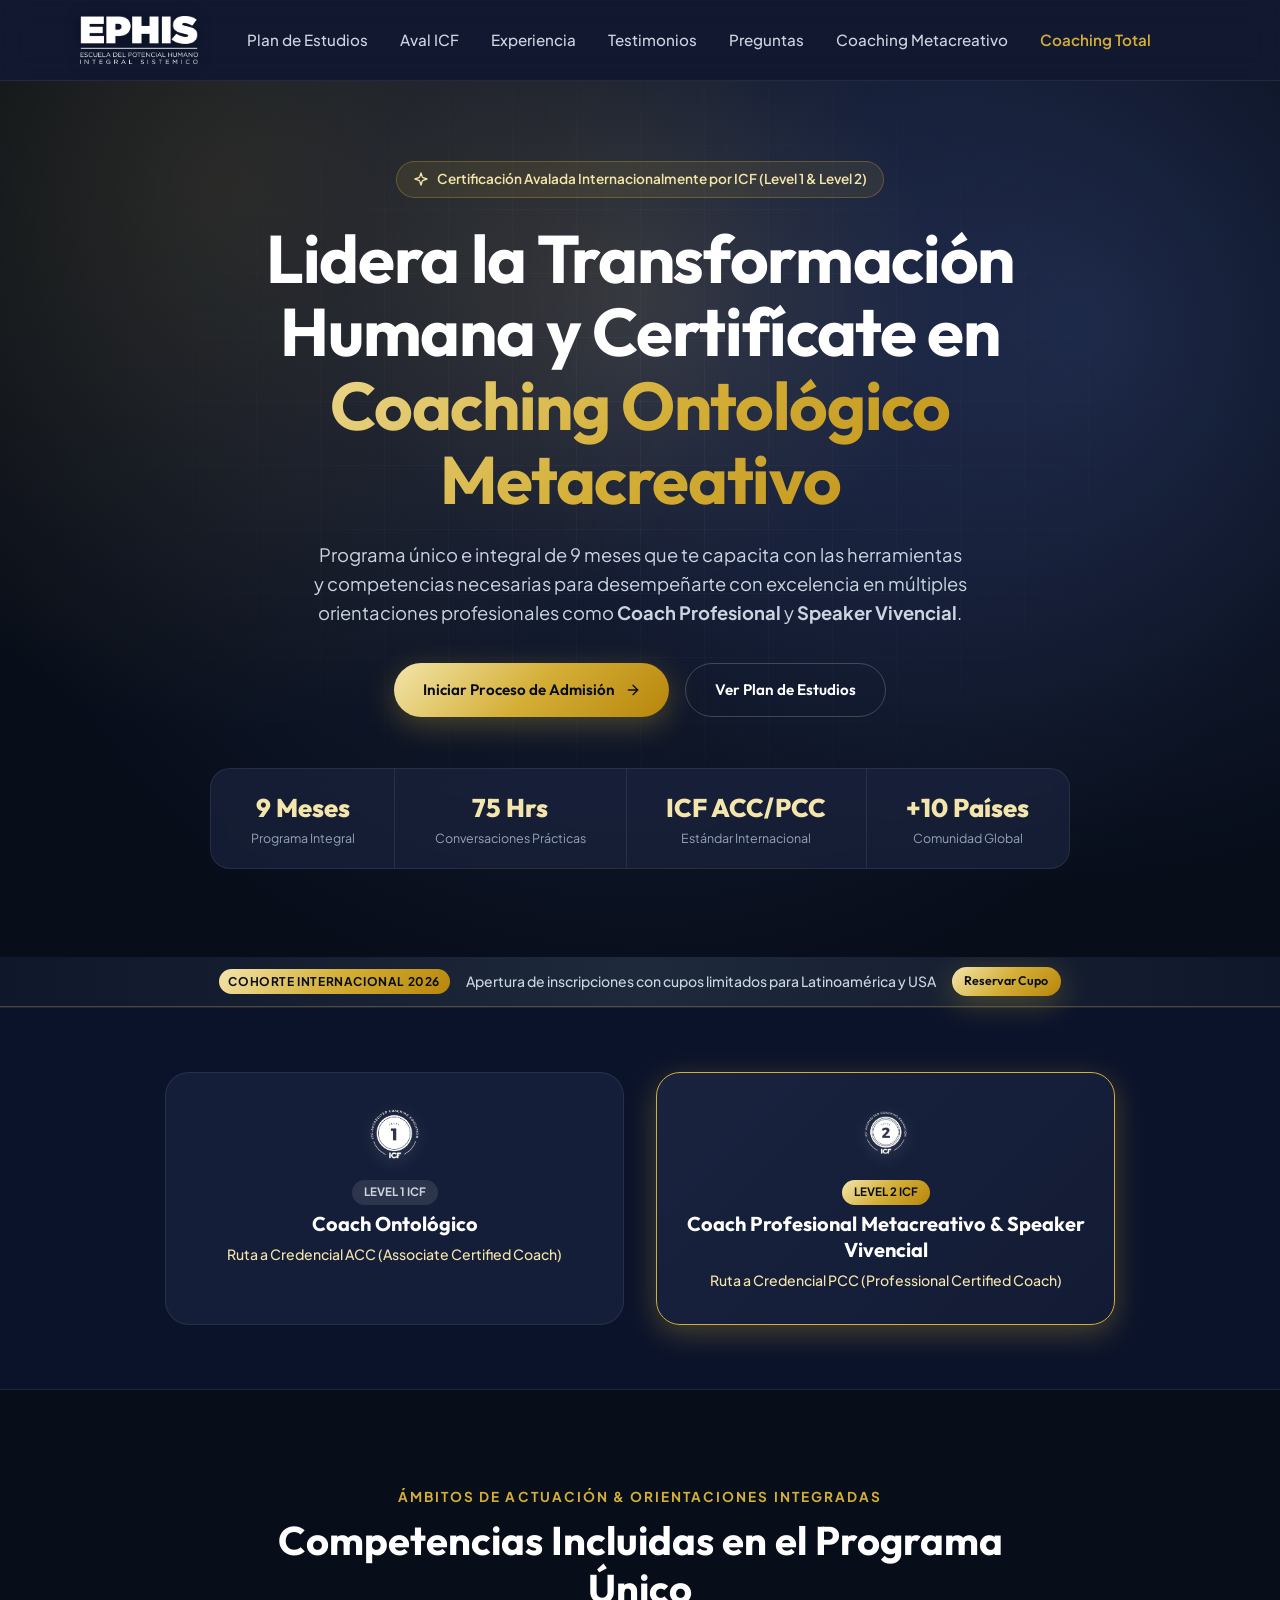
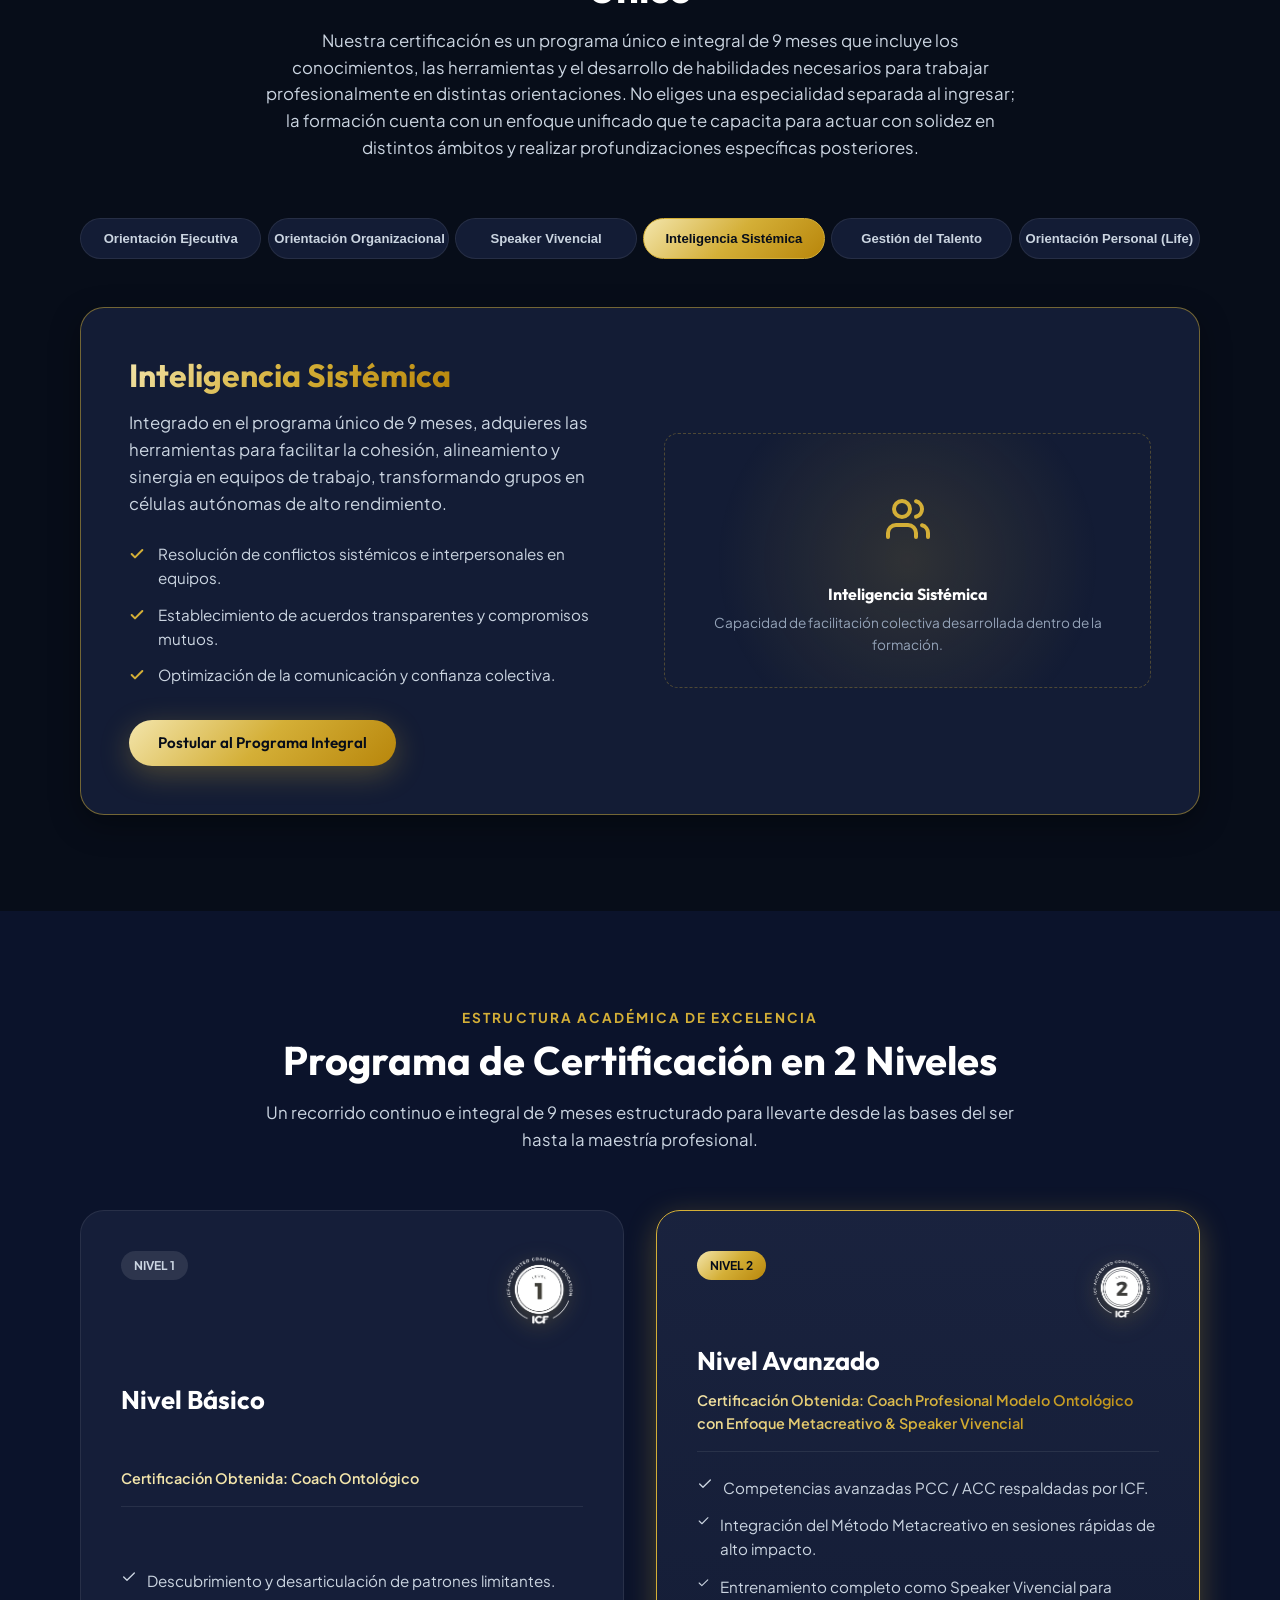
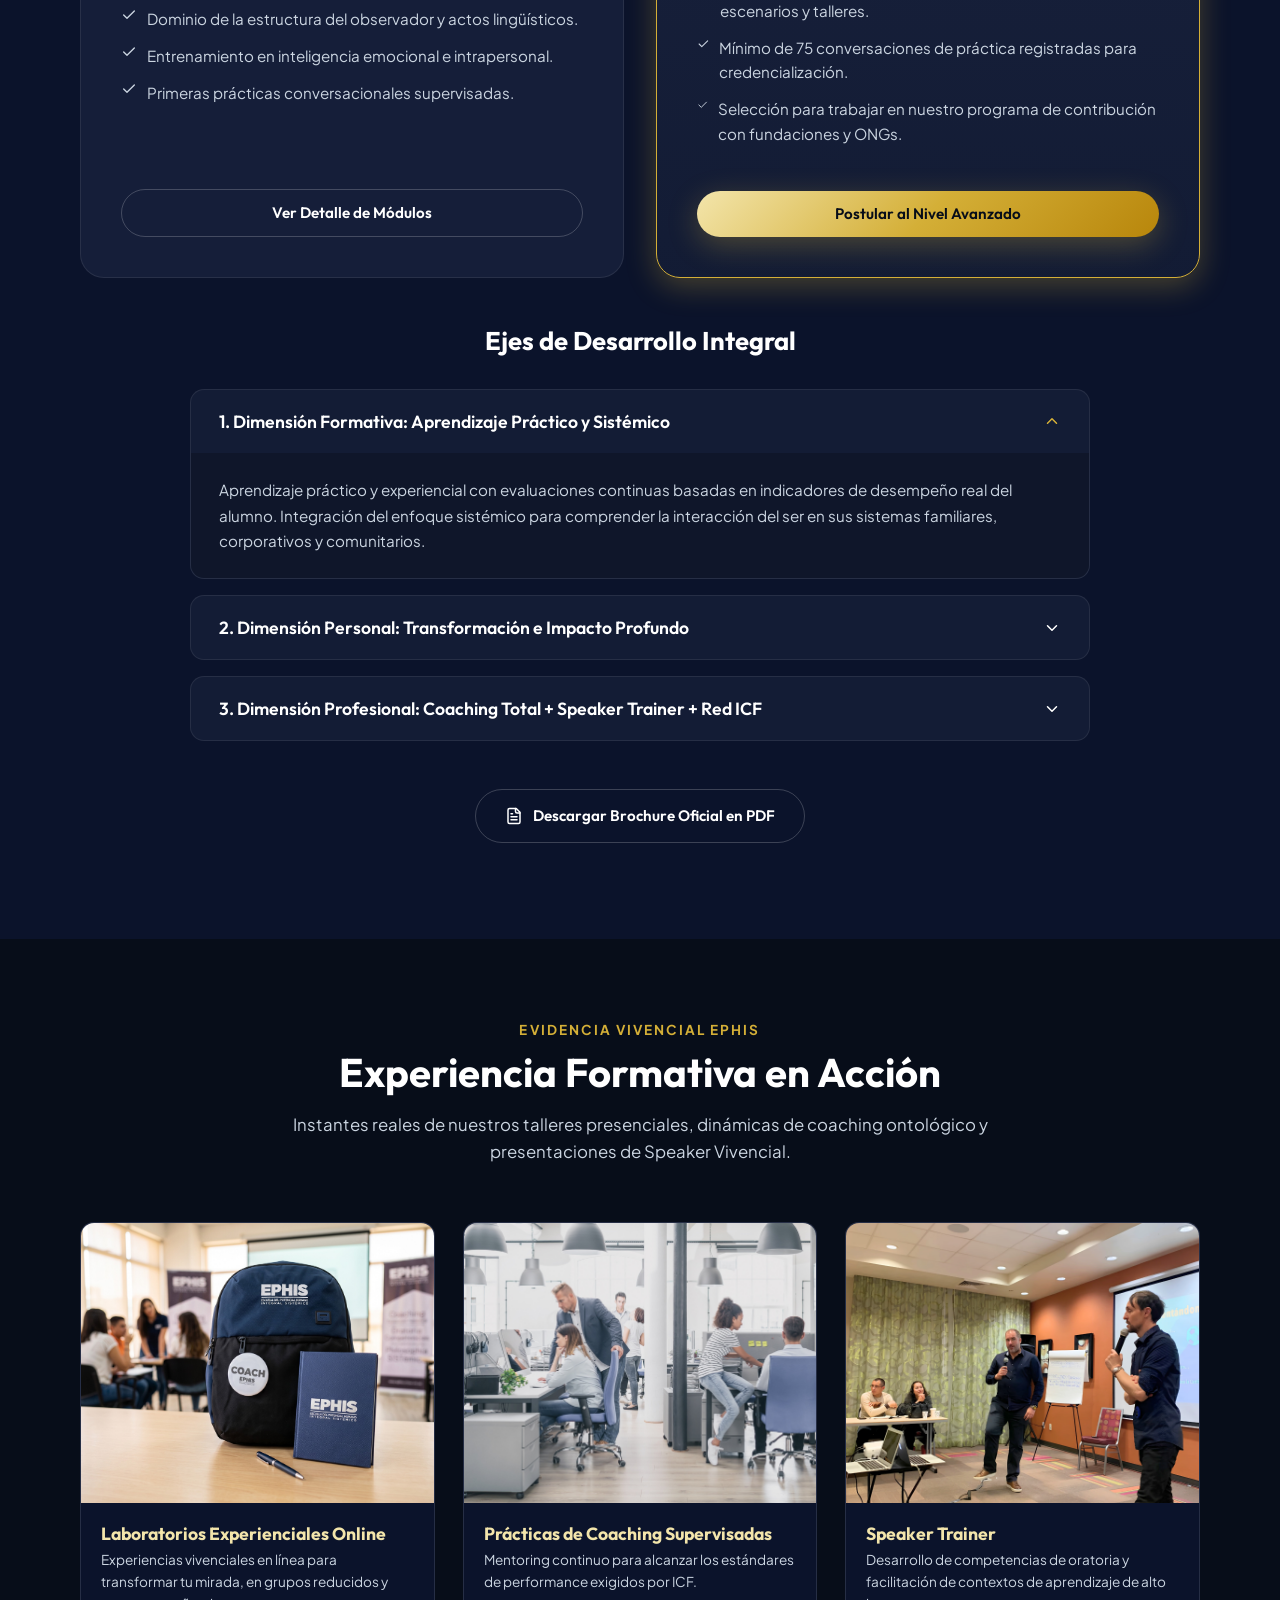
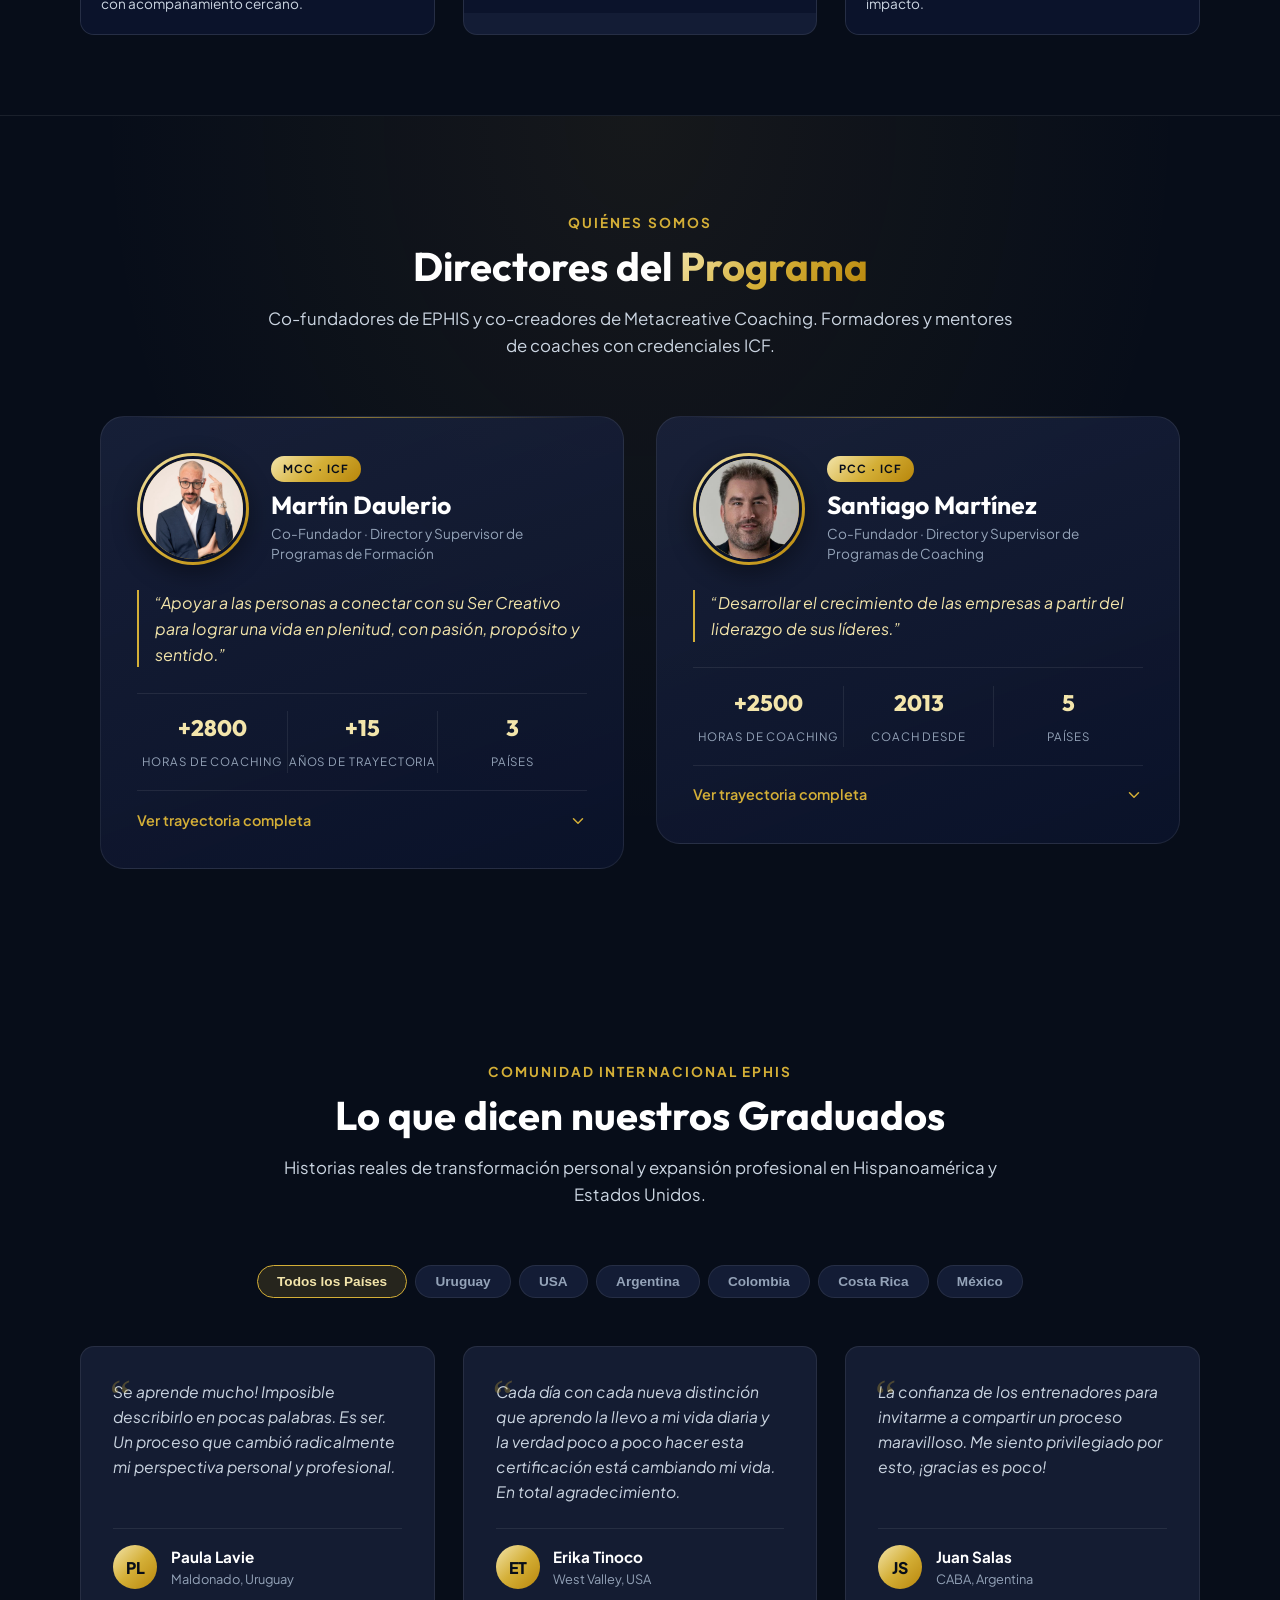
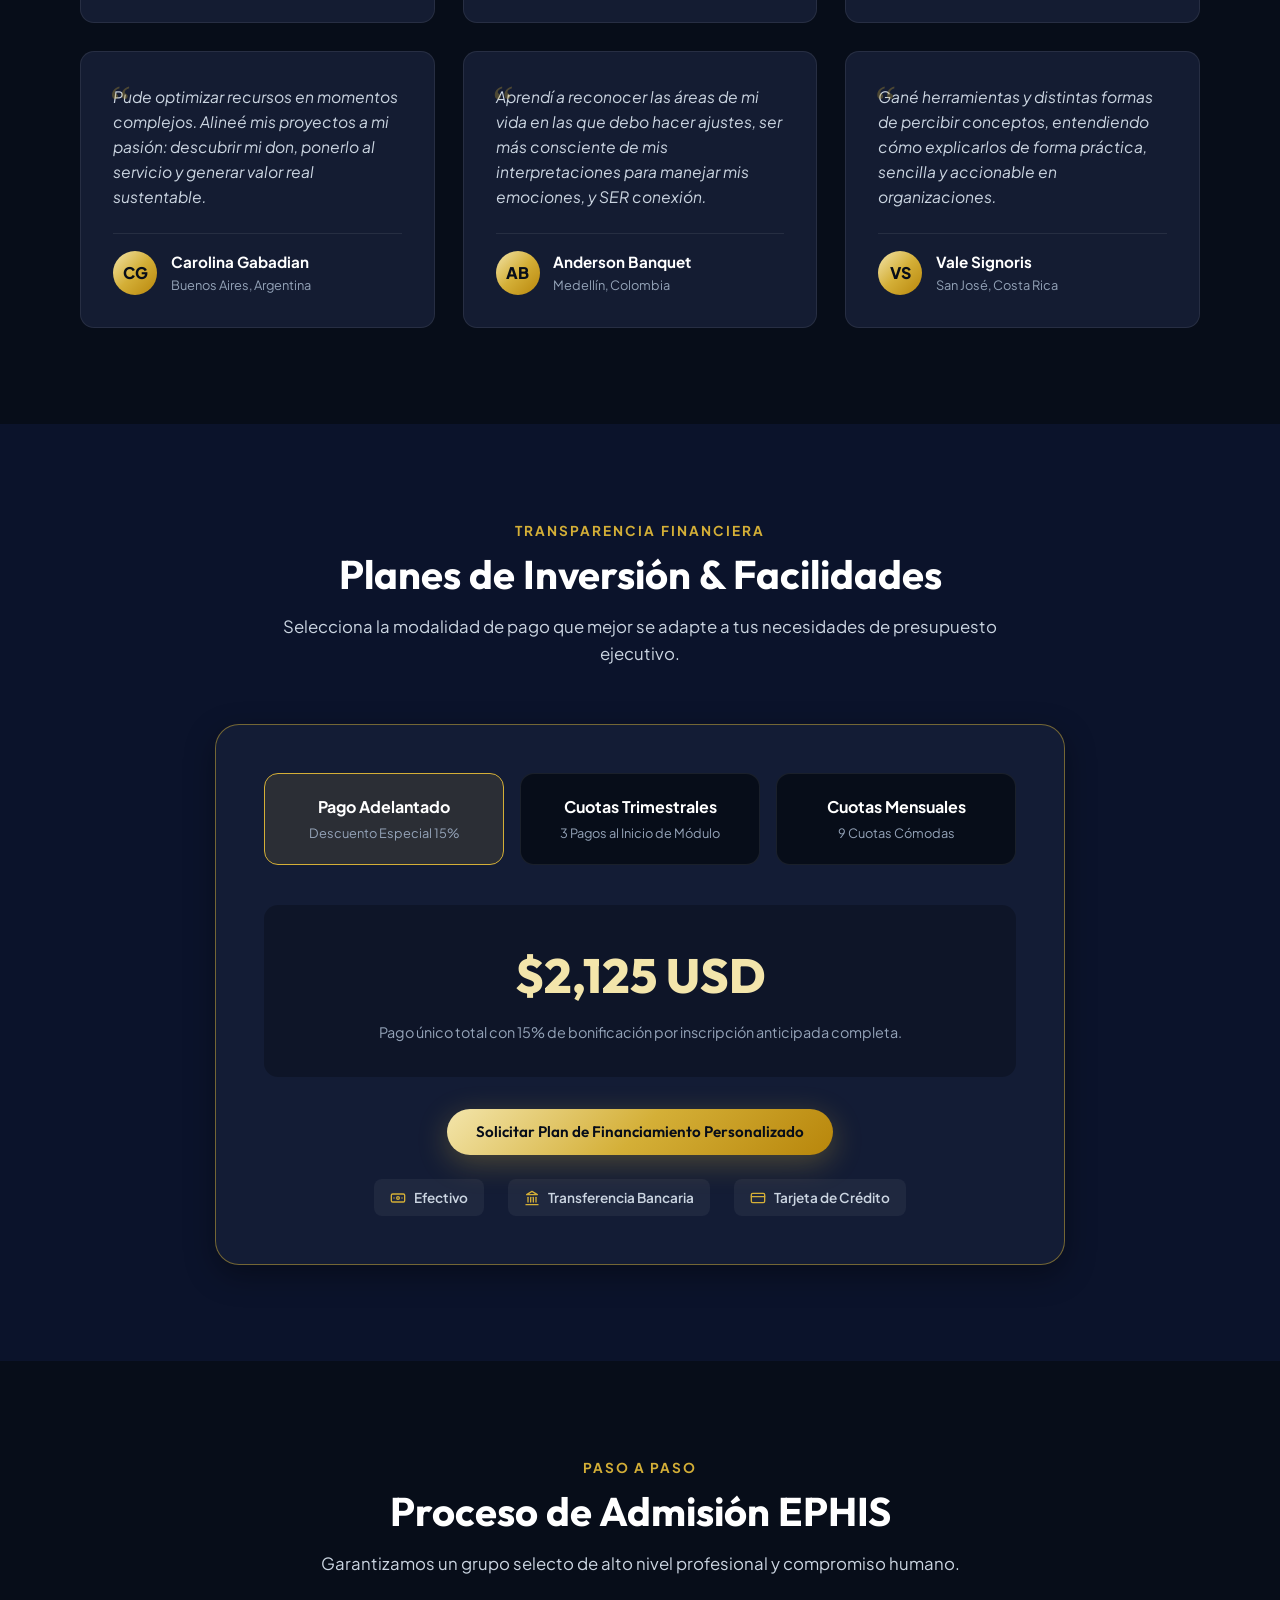
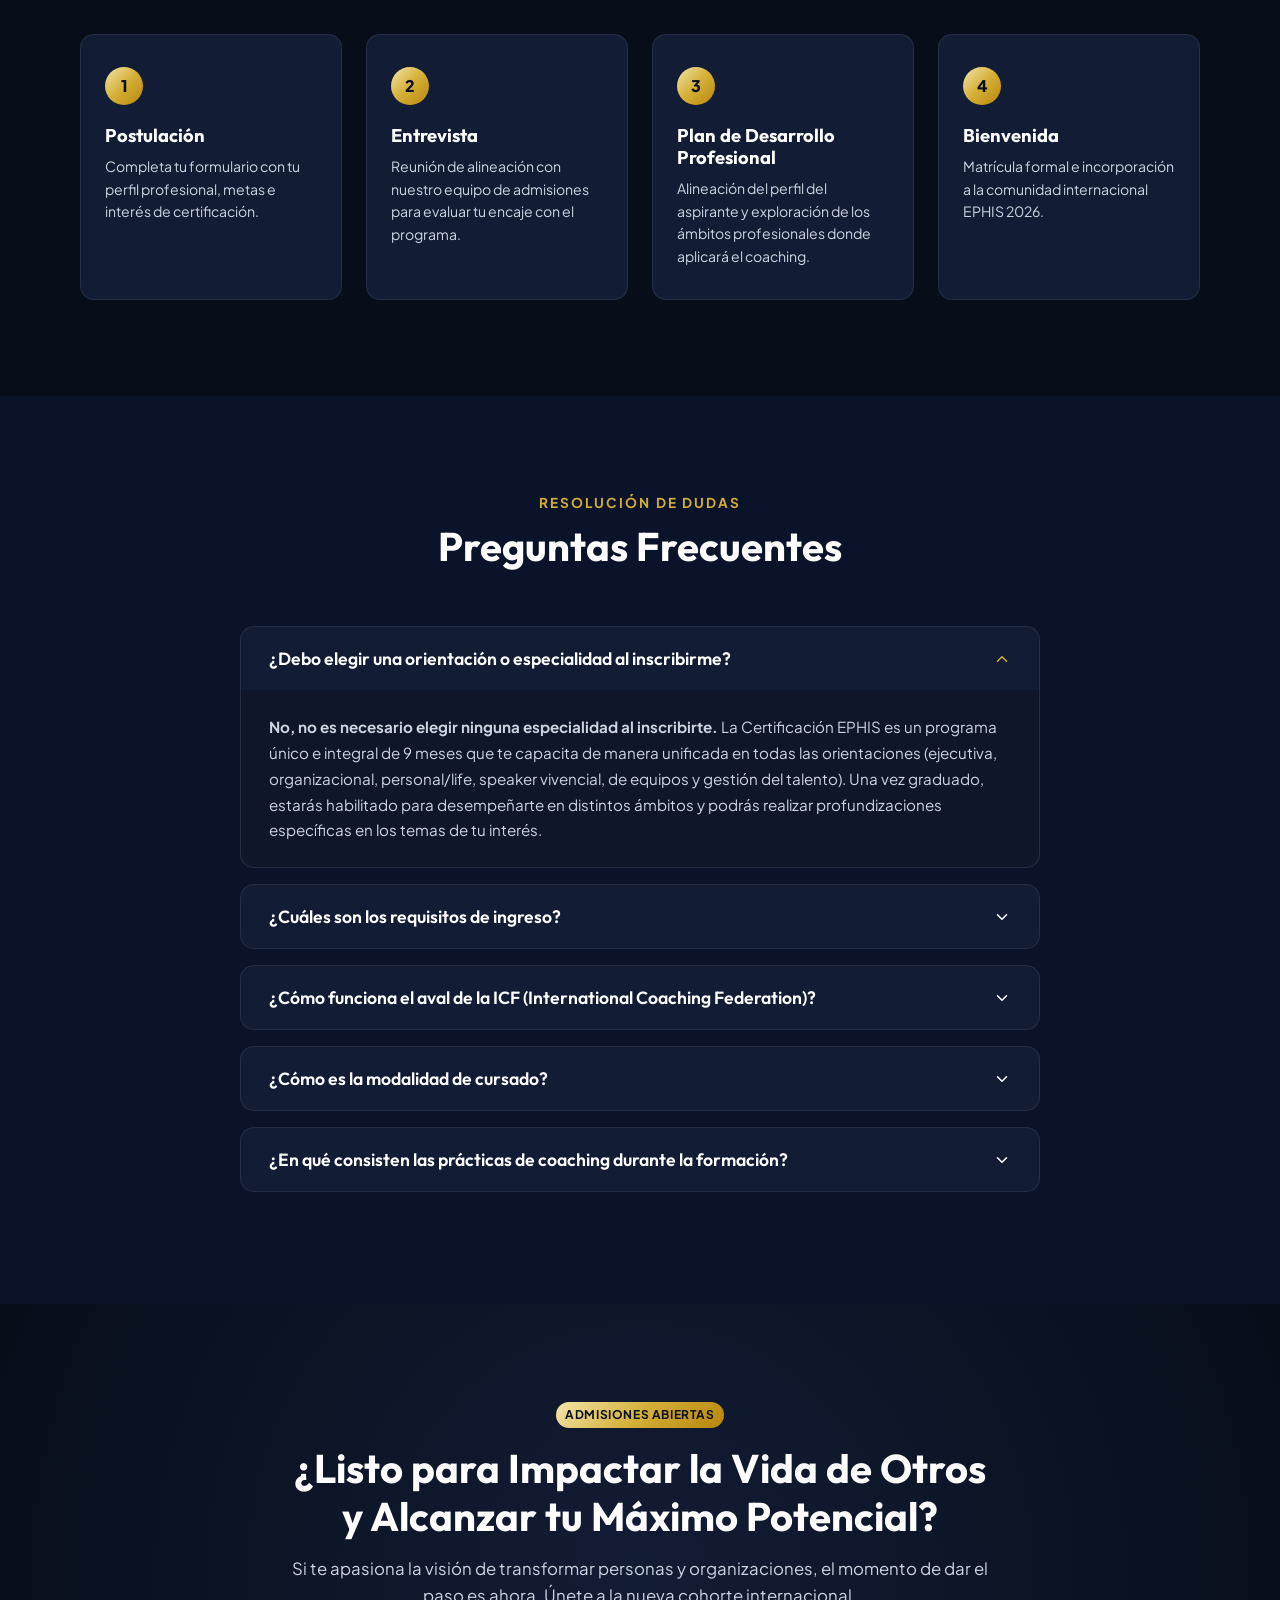
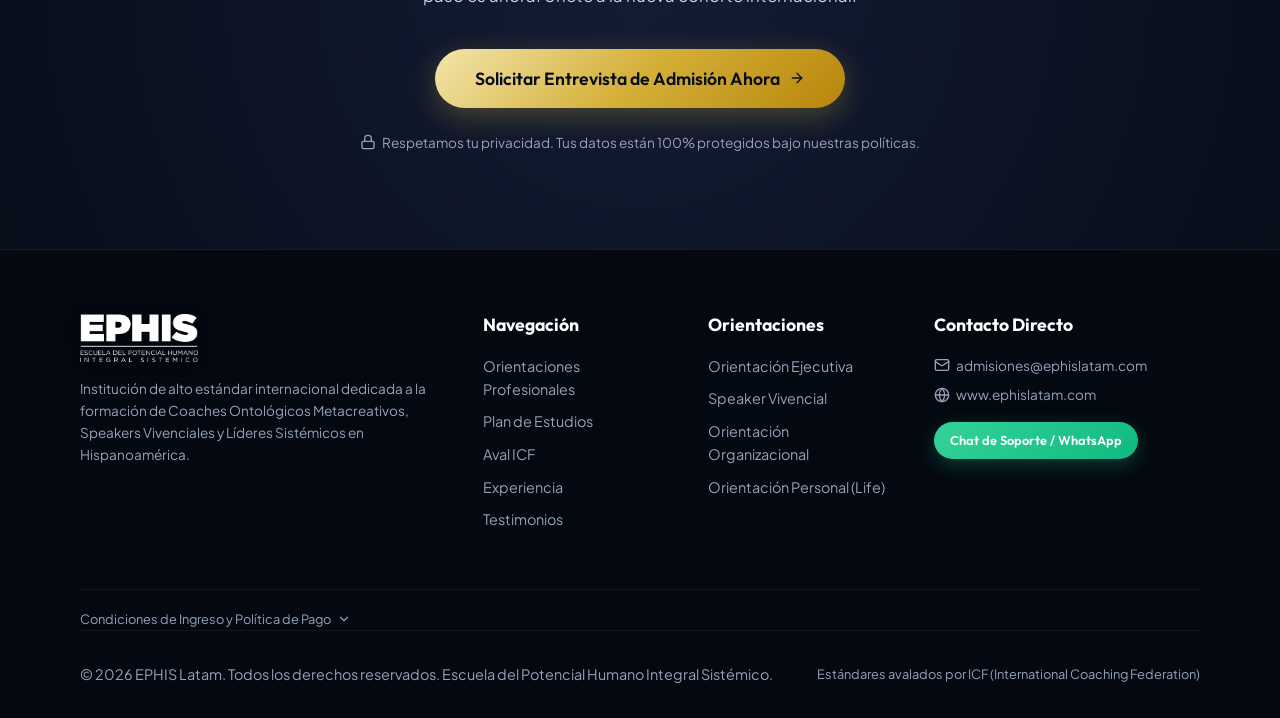
==== commit e7b55680: "Add files via upload" ====
--- a/index.html
+++ b/index.html
@@ -4,17 +4,17 @@
   <meta charset="UTF-8">
   <meta name="viewport" content="width=device-width, initial-scale=1.0">
   <title>EPHIS Latam | Escuela del Potencial Humano Integral Sistémico | Certificación ICF</title>
-  <meta name="description" content="Certificación Profesional en Coaching Ontológico Metacreativo con Énfasis en Speaker Vivencial. Programa internacional de 9 meses avalado por la ICF (International Coaching Federation).">
+  <meta name="description" content="Certificación Profesional en Coaching Ontológico Metacreativo con Énfasis en Speaker Vivencial. Programa único e integral de 9 meses avalado por la ICF (International Coaching Federation).">
   <meta name="keywords" content="Coaching Ontologico, Coaching Ejecutivo, Speaker Vivencial, ICF Accredited, EPHIS Latam, Potencial Humano, Coaching de Equipos">
 
   <!-- Open Graph -->
   <meta property="og:title" content="EPHIS Latam - Certificación Profesional en Coaching Metacreativo & Speaker Vivencial">
-  <meta property="og:description" content="Transforma tu liderazgo y certifícate con estándares internacionales ICF. 100 conversaciones prácticas, modalidad híbrida en Hispanoamérica.">
+  <meta property="og:description" content="Transforma tu liderazgo y certifícate con estándares internacionales ICF. Programa único e integral de 9 meses para actuar en múltiples ámbitos.">
   <meta property="og:type" content="website">
   <meta property="og:url" content="https://www.ephislatam.com">
-  <meta property="og:image" content="assets/formacion_01.png">
-
-  <link rel="stylesheet" href="styles.css">
+  <meta property="og:image" content="assets/formacion_01.jpg">
+
+  <link rel="stylesheet" href="styles.css?v=21">
   
   <!-- Structured Data JSON-LD -->
   <script type="application/ld+json">
@@ -34,11 +34,6 @@
 <body>
 
   <!-- Top Announcement Bar -->
-  <div class="announcement-bar">
-    <span class="announcement-badge">Cohorte Internacional 2026</span>
-    <span>Apertura de inscripciones con cupos limitados para Latinoamérica y USA</span>
-    <a href="#contacto" class="btn btn-gold" style="padding: 0.3rem 0.8rem; font-size: 0.78rem;">Reservar Cupo</a>
-  </div>
 
   <!-- Header & Sticky Navigation -->
   <header class="header-nav">
@@ -49,41 +44,43 @@
 
       <nav>
         <ul class="nav-links">
-          <li><a href="#orientaciones" class="nav-link">Orientaciones</a></li>
           <li><a href="#programa" class="nav-link">Plan de Estudios</a></li>
           <li><a href="#icf" class="nav-link">Aval ICF</a></li>
           <li><a href="#galeria" class="nav-link">Experiencia</a></li>
           <li><a href="#testimonios" class="nav-link">Testimonios</a></li>
-          <li><a href="#inversion" class="nav-link">Inversión</a></li>
           <li><a href="#faq" class="nav-link">Preguntas</a></li>
+          <li><a href="coaching-metacreativo.html" class="nav-link">Coaching Metacreativo</a></li>
+          <li><a href="coaching-total.html" class="nav-link nav-link-highlight">Coaching Total</a></li>
         </ul>
       </nav>
 
       <div class="nav-actions">
-        <button class="btn btn-outline" id="btnBrochureNav">Descargar Brochure</button>
-        <a href="#contacto" class="btn btn-gold" id="btnPostularNav">Postular Ahora</a>
-        <button class="mobile-toggle" id="mobileToggle">☰</button>
+        <button class="mobile-toggle" id="mobileToggle">
+          <svg width="24" height="24" viewBox="0 0 24 24" fill="none" stroke="currentColor" stroke-width="2" stroke-linecap="round" stroke-linejoin="round"><line x1="4" x2="20" y1="12" y2="12"/><line x1="4" x2="20" y1="6" y2="6"/><line x1="4" x2="20" y1="18" y2="18"/></svg>
+        </button>
       </div>
     </div>
   </header>
 
   <!-- Hero Section -->
   <section class="hero">
-    <div class="container hero-grid">
+    <div class="container hero-inner">
       <div class="hero-content">
         <div class="hero-badge">
-          <span>✨</span> Certificación Avalada Internacionalmente por ICF (Level 1 & Level 2)
+          <svg class="svg-icon" width="16" height="16" viewBox="0 0 24 24" fill="none" stroke="#D4AF37" stroke-width="2" stroke-linecap="round" stroke-linejoin="round"><path d="m12 3-1.9 5.8a2 2 0 0 1-1.28 1.28L3 12l5.8 1.9a2 2 0 0 1 1.28 1.28L12 21l1.9-5.8a2 2 0 0 1 1.28-1.28L21 12l-5.8-1.9a2 2 0 0 1-1.28-1.28L12 3z"/></svg>
+          Certificación Avalada Internacionalmente por ICF (Level 1 & Level 2)
         </div>
         <h1 class="hero-title">
           Lidera la Transformación Humana y Certifícate en <span class="text-gold-gradient">Coaching Ontológico Metacreativo</span>
         </h1>
         <p class="hero-description">
-          Desarrolla competencias intrapersonales, ejecutivas y extra-personales de alto nivel. Formación intensiva de 9 meses con enfoque dual como <strong>Coach Profesional</strong> y <strong>Speaker Vivencial</strong>.
+          Programa único e integral de 9 meses que te capacita con las herramientas y competencias necesarias para desempeñarte con excelencia en múltiples orientaciones profesionales como <strong>Coach Profesional</strong> y <strong>Speaker Vivencial</strong>.
         </p>
 
         <div class="hero-cta-group">
           <button class="btn btn-gold" id="btnHeroPostular">
-            <span>Iniciar Proceso de Admisión</span> →
+            <span>Iniciar Proceso de Admisión</span>
+            <svg class="svg-icon" width="16" height="16" viewBox="0 0 24 24" fill="none" stroke="currentColor" stroke-width="2" stroke-linecap="round" stroke-linejoin="round"><path d="M5 12h14"/><path d="m12 5 7 7-7 7"/></svg>
           </button>
           <a href="#programa" class="btn btn-outline">
             Ver Plan de Estudios
@@ -93,10 +90,10 @@
         <div class="hero-metrics">
           <div class="metric-item">
             <span class="metric-value">9 Meses</span>
-            <span class="metric-label">Modalidad Híbrida</span>
+            <span class="metric-label">Programa Integral</span>
           </div>
           <div class="metric-item">
-            <span class="metric-value">100 Hrs</span>
+            <span class="metric-value">75 Hrs</span>
             <span class="metric-label">Conversaciones Prácticas</span>
           </div>
           <div class="metric-item">
@@ -109,116 +106,74 @@
           </div>
         </div>
       </div>
-
-      <div class="hero-card">
-        <div class="hero-img-wrapper">
-          <img src="assets/formacion_01.png" alt="EPHIS Entrenamientos Vivenciales en Acción" id="heroImg">
-          <div class="hero-overlay-badge">
-            <img src="assets/level2_badge.png" alt="Acreditación Level 2" class="badge-icf-icon">
-            <div>
-              <div class="badge-text-title">Certificación Level 1 & Level 2 ICF</div>
-              <div class="badge-text-sub">International Coaching Federation Standard</div>
-            </div>
-          </div>
-        </div>
-      </div>
-    </div>
-  </section>
-
-  <!-- Trust & Accreditation Banner Section -->
-  <section class="trust-section" id="icf">
+    </div>
+  </section>
+
+  <!-- Accreditation & Credentials Section -->
+  <div class="announcement-bar">
+    <span class="announcement-badge">Cohorte Internacional 2026</span>
+    <span>Apertura de inscripciones con cupos limitados para Latinoamérica y USA</span>
+    <a href="#contacto" class="btn btn-gold" style="padding: 0.3rem 0.8rem; font-size: 0.78rem;">Reservar Cupo</a>
+  </div>
+  <section class="trust-section" id="icf" style="padding: 4rem 0;">
+    <div class="container">
+      <div class="level-credentials-grid">
+        <div class="level-cred-item">
+          <img src="assets/level1_white.png" alt="EPHIS Level 1 Badge" class="level-cred-logo">
+          <div class="level-cred-info">
+            <span class="level-cred-badge">Level 1 ICF</span>
+            <h3 class="level-cred-title">Coach Ontológico</h3>
+            <p class="level-cred-sub">Ruta a Credencial ACC (Associate Certified Coach)</p>
+          </div>
+        </div>
+
+        <div class="level-cred-item featured">
+          <img src="assets/level2_white.png" alt="EPHIS Level 2 Badge" class="level-cred-logo">
+          <div class="level-cred-info">
+            <span class="level-cred-badge gold">Level 2 ICF</span>
+            <h3 class="level-cred-title">Coach Profesional Metacreativo & Speaker Vivencial</h3>
+            <p class="level-cred-sub">Ruta a Credencial PCC (Professional Certified Coach)</p>
+          </div>
+        </div>
+      </div>
+    </div>
+  </section>
+
+  <!-- Specialization & Integrated Orientations Section -->
+  <section class="tracks-section section-padding" id="orientaciones">
     <div class="container">
       <div class="section-header">
-        <div class="section-subtitle">Garantía de Alto Estándar Internacional</div>
-        <h2 class="section-title">Respaldado por la International Coaching Federation</h2>
-        <p class="section-desc">Nuestra formación cumple rigurosamente los requerimientos globales para habilitarte como Coach Credencializado ACC y PCC ante la ICF.</p>
-      </div>
-
-      <!-- Official ICF & EPHIS Badges Showcase Ribbon -->
-      <div class="accreditation-row">
-        <div class="accred-logo-item">
-          <img src="assets/icf_level1.webp" alt="ICF Level 1 Badge" class="accred-logo-img">
-          <span class="accred-label">ICF Level 1</span>
-        </div>
-        <div class="accred-logo-item">
-          <img src="assets/level1_badge.png" alt="EPHIS Level 1 Badge" class="accred-logo-img">
-          <span class="accred-label">Coach Ontológico</span>
-        </div>
-        <div class="accred-logo-item">
-          <img src="assets/level2_badge.png" alt="EPHIS Level 2 Badge" class="accred-logo-img">
-          <span class="accred-label">Modelo Metacreativo</span>
-        </div>
-        <div class="accred-logo-item">
-          <img src="assets/icf_acc.png" alt="ICF ACC Credential" class="accred-logo-img">
-          <span class="accred-label">Ruta Credencial ACC</span>
-        </div>
-        <div class="accred-logo-item">
-          <img src="assets/icf_pcc.png" alt="ICF PCC Credential" class="accred-logo-img">
-          <span class="accred-label">Ruta Credencial PCC</span>
-        </div>
-      </div>
-
-      <div class="trust-grid">
-        <div class="trust-card">
-          <div class="trust-icon">🏅</div>
-          <h3 class="trust-title">Ruta Directa a Credencial ACC & PCC</h3>
-          <p class="trust-desc">Diseñado para que obtengas las 100 horas de conversación práctica auditada exigidas internacionalmente.</p>
-        </div>
-
-        <div class="trust-card">
-          <div class="trust-icon">💡</div>
-          <h3 class="trust-title">Enfoque Metacreativo Exclusivo</h3>
-          <p class="trust-desc">Metodología propia basada en la provocación de ideas innovadoras que optimiza los tiempos de intervención.</p>
-        </div>
-
-        <div class="trust-card">
-          <div class="trust-icon">🎤</div>
-          <h3 class="trust-title">Doble Perfil: Speaker Vivencial</h3>
-          <p class="trust-desc">Aprende a diseñar y facilitar tus propias conferencias, talleres y entrenamientos interactivos de alto impacto.</p>
-        </div>
-
-        <div class="trust-card">
-          <div class="trust-icon">💼</div>
-          <h3 class="trust-title">Prácticas Remuneradas EPHIS</h3>
-          <p class="trust-desc">Al certificar, podrás acceder a horas pagas de coaching con terceros en nuestra plataforma oficial.</p>
-        </div>
-      </div>
-    </div>
-  </section>
-
-  <!-- Orientaciones Profesionales Section -->
-  <section class="tracks-section section-padding" id="orientaciones">
-    <div class="container">
-      <div class="section-header">
-        <div class="section-subtitle">Ámbitos de Actuación Profesional</div>
-        <h2 class="section-title">Una Formación Integral para Múltiples Orientaciones</h2>
-        <p class="section-desc">No necesitas elegir una sola rama al iniciar. Nuestro programa incluye los conocimientos, herramientas y habilidades fundamentales para desempeñarte profesionalmente en diversas orientaciones, permitiéndote luego realizar profundizaciones específicas en los ámbitos de tu interés.</p>
+        <div class="section-subtitle">Ámbitos de Actuación & Orientaciones Integradas</div>
+        <h2 class="section-title">Competencias Incluidas en el Programa Único</h2>
+        <p class="section-desc">Nuestra certificación es un programa único e integral de 9 meses que incluye los conocimientos, las herramientas y el desarrollo de habilidades necesarios para trabajar profesionalmente en distintas orientaciones. No eliges una especialidad separada al ingresar; la formación cuenta con un enfoque unificado que te capacita para actuar con solidez en distintos ámbitos y realizar profundizaciones específicas posteriores.</p>
       </div>
 
       <div class="track-tabs" id="trackTabs">
-        <button class="track-tab active" data-track="ejecutivo">Orientación Ejecutiva</button>
+        <button class="track-tab" data-track="ejecutivo">Orientación Ejecutiva</button>
         <button class="track-tab" data-track="organizacional">Orientación Organizacional</button>
         <button class="track-tab" data-track="speaker">Speaker Vivencial</button>
-        <button class="track-tab" data-track="equipos">Coaching de Equipos</button>
+        <button class="track-tab active" data-track="equipos">Inteligencia Sistémica</button>
         <button class="track-tab" data-track="rrhh">Gestión del Talento</button>
         <button class="track-tab" data-track="personal">Orientación Personal (Life)</button>
       </div>
 
       <div class="track-display-card" id="trackDisplay">
         <div class="track-details">
-          <h3 id="trackTitle" class="text-gold-gradient">Orientación Ejecutiva</h3>
-          <p id="trackDescription">El programa te capacita para acompañar a CEOs, directores y gerentes a potenciar su liderazgo estratégico, optimizar la toma de decisiones bajo alta presión y alinear sus metas personales con los resultados de la organización.</p>
+          <h3 id="trackTitle" class="text-gold-gradient">Inteligencia Sistémica</h3>
+          <p id="trackDescription">Integrado en el programa único de 9 meses, adquieres las herramientas para facilitar la cohesión, alineamiento y sinergia en equipos de trabajo, transformando grupos en células autónomas de alto rendimiento.</p>
           <ul class="track-list" id="trackList">
-            <li>Mentoring en liderazgo situacional y toma de decisiones sistémica.</li>
-            <li>Gestión de brechas de desempeño en puestos de alta dirección.</li>
-            <li>Herramientas de evaluación 360° y ontología del lenguaje corporativo.</li>
+            <li>Resolución de conflictos sistémicos e interpersonales en equipos.</li>
+            <li>Establecimiento de acuerdos transparentes y compromisos mutuos.</li>
+            <li>Optimización de la comunicación y confianza colectiva.</li>
           </ul>
           <button class="btn btn-gold" id="btnTrackEnroll">Postular al Programa Integral</button>
         </div>
         <div class="track-visual">
-          <div class="track-visual-icon" id="trackIcon">👔</div>
-          <h4 id="trackVisualTitle">Liderazgo & Dirección</h4>
-          <p style="font-size: 0.85rem; color: var(--text-muted); margin-top: 0.5rem;" id="trackVisualSub">Competencias ejecutivas integradas en el plan de estudios único de la certificación.</p>
+          <div class="track-visual-icon" id="trackIcon">
+            <svg width="48" height="48" viewBox="0 0 24 24" fill="none" stroke="#D4AF37" stroke-width="2" stroke-linecap="round" stroke-linejoin="round"><path d="M16 21v-2a4 4 0 0 0-4-4H6a4 4 0 0 0-4 4v2"/><circle cx="9" cy="7" r="4"/><path d="M22 21v-2a4 4 0 0 0-3-3.87"/><path d="M16 3.13a4 4 0 0 1 0 7.75"/></svg>
+          </div>
+          <h4 id="trackVisualTitle">Inteligencia Sistémica</h4>
+          <p style="font-size: 0.85rem; color: var(--text-muted); margin-top: 0.5rem;" id="trackVisualSub">Capacidad de facilitación colectiva desarrollada dentro de la formación.</p>
         </div>
       </div>
     </div>
@@ -230,7 +185,7 @@
       <div class="section-header">
         <div class="section-subtitle">Estructura Académica de Excelencia</div>
         <h2 class="section-title">Programa de Certificación en 2 Niveles</h2>
-        <p class="section-desc">Un recorrido continuo de 9 meses estructurado para llevarte desde las bases del ser hasta la maestría profesional.</p>
+        <p class="section-desc">Un recorrido continuo e integral de 9 meses estructurado para llevarte desde las bases del ser hasta la maestría profesional.</p>
       </div>
 
       <div class="level-cards-grid">
@@ -243,10 +198,22 @@
           <h3 class="level-title">Nivel Básico</h3>
           <div class="level-cert">Certificación Obtenida: Coach Ontológico</div>
           <ul class="level-features">
-            <li><span>✓</span> Descubrimiento y desarticulación de patrones limitantes.</li>
-            <li><span>✓</span> Dominio de la estructura del observador y actos lingüísticos.</li>
-            <li><span>✓</span> Entrenamiento en inteligencia emocional e intrapersonal.</li>
-            <li><span>✓</span> Primeras prácticas conversacionales supervisadas.</li>
+            <li>
+              <svg class="svg-icon" width="16" height="16" viewBox="0 0 24 24" fill="none" stroke="#D4AF37" stroke-width="2.5" stroke-linecap="round" stroke-linejoin="round"><polyline points="20 6 9 17 4 12"/></svg>
+              Descubrimiento y desarticulación de patrones limitantes.
+            </li>
+            <li>
+              <svg class="svg-icon" width="16" height="16" viewBox="0 0 24 24" fill="none" stroke="#D4AF37" stroke-width="2.5" stroke-linecap="round" stroke-linejoin="round"><polyline points="20 6 9 17 4 12"/></svg>
+              Dominio de la estructura del observador y actos lingüísticos.
+            </li>
+            <li>
+              <svg class="svg-icon" width="16" height="16" viewBox="0 0 24 24" fill="none" stroke="#D4AF37" stroke-width="2.5" stroke-linecap="round" stroke-linejoin="round"><polyline points="20 6 9 17 4 12"/></svg>
+              Entrenamiento en inteligencia emocional e intrapersonal.
+            </li>
+            <li>
+              <svg class="svg-icon" width="16" height="16" viewBox="0 0 24 24" fill="none" stroke="#D4AF37" stroke-width="2.5" stroke-linecap="round" stroke-linejoin="round"><polyline points="20 6 9 17 4 12"/></svg>
+              Primeras prácticas conversacionales supervisadas.
+            </li>
           </ul>
           <button class="btn btn-outline" onclick="openBrochureModal('Nivel 1')">Ver Detalle de Módulos</button>
         </div>
@@ -260,11 +227,26 @@
           <h3 class="level-title">Nivel Avanzado</h3>
           <div class="level-cert text-gold-gradient">Certificación Obtenida: Coach Profesional Modelo Ontológico con Enfoque Metacreativo & Speaker Vivencial</div>
           <ul class="level-features">
-            <li><span>✓</span> Competencias avanzadas PCC / ACC respaldadas por ICF.</li>
-            <li><span>✓</span> Integración del Método Metacreativo en sesiones rápidas de alto impacto.</li>
-            <li><span>✓</span> Entrenamiento completo como Speaker Vivencial para escenarios y talleres.</li>
-            <li><span>✓</span> 100 conversaciones de práctica registradas para credencialización.</li>
-            <li><span>✓</span> Acceso a la bolsa de coaching remunerado con terceros de EPHIS.</li>
+            <li>
+              <svg class="svg-icon" width="16" height="16" viewBox="0 0 24 24" fill="none" stroke="#D4AF37" stroke-width="2.5" stroke-linecap="round" stroke-linejoin="round"><polyline points="20 6 9 17 4 12"/></svg>
+              Competencias avanzadas PCC / ACC respaldadas por ICF.
+            </li>
+            <li>
+              <svg class="svg-icon" width="16" height="16" viewBox="0 0 24 24" fill="none" stroke="#D4AF37" stroke-width="2.5" stroke-linecap="round" stroke-linejoin="round"><polyline points="20 6 9 17 4 12"/></svg>
+              Integración del Método Metacreativo en sesiones rápidas de alto impacto.
+            </li>
+            <li>
+              <svg class="svg-icon" width="16" height="16" viewBox="0 0 24 24" fill="none" stroke="#D4AF37" stroke-width="2.5" stroke-linecap="round" stroke-linejoin="round"><polyline points="20 6 9 17 4 12"/></svg>
+              Entrenamiento completo como Speaker Vivencial para escenarios y talleres.
+            </li>
+            <li>
+              <svg class="svg-icon" width="16" height="16" viewBox="0 0 24 24" fill="none" stroke="#D4AF37" stroke-width="2.5" stroke-linecap="round" stroke-linejoin="round"><polyline points="20 6 9 17 4 12"/></svg>
+              Mínimo de 75 conversaciones de práctica registradas para credencialización.
+            </li>
+            <li>
+              <svg class="svg-icon" width="16" height="16" viewBox="0 0 24 24" fill="none" stroke="#D4AF37" stroke-width="2.5" stroke-linecap="round" stroke-linejoin="round"><polyline points="20 6 9 17 4 12"/></svg>
+              Selección para trabajar en nuestro programa de contribución con fundaciones y ONGs.
+            </li>
           </ul>
           <button class="btn btn-gold" onclick="openBrochureModal('Nivel 2')">Postular al Nivel Avanzado</button>
         </div>
@@ -277,7 +259,7 @@
         <div class="accordion-item active">
           <button class="accordion-header">
             <span>1. Dimensión Formativa: Aprendizaje Práctico y Sistémico</span>
-            <span class="accordion-icon">▼</span>
+            <svg class="svg-icon accordion-icon" width="18" height="18" viewBox="0 0 24 24" fill="none" stroke="currentColor" stroke-width="2" stroke-linecap="round" stroke-linejoin="round"><path d="m6 9 6 6 6-6"/></svg>
           </button>
           <div class="accordion-content">
             <div class="accordion-inner">
@@ -289,7 +271,7 @@
         <div class="accordion-item">
           <button class="accordion-header">
             <span>2. Dimensión Personal: Transformación e Impacto Profundo</span>
-            <span class="accordion-icon">▼</span>
+            <svg class="svg-icon accordion-icon" width="18" height="18" viewBox="0 0 24 24" fill="none" stroke="currentColor" stroke-width="2" stroke-linecap="round" stroke-linejoin="round"><path d="m6 9 6 6 6-6"/></svg>
           </button>
           <div class="accordion-content">
             <div class="accordion-inner">
@@ -300,12 +282,12 @@
 
         <div class="accordion-item">
           <button class="accordion-header">
-            <span>3. Dimensión Profesional: Speaker Vivencial & Red ICF</span>
-            <span class="accordion-icon">▼</span>
+            <span>3. Dimensión Profesional: Coaching Total + Speaker Trainer + Red ICF</span>
+            <svg class="svg-icon accordion-icon" width="18" height="18" viewBox="0 0 24 24" fill="none" stroke="currentColor" stroke-width="2" stroke-linecap="round" stroke-linejoin="round"><path d="m6 9 6 6 6-6"/></svg>
           </button>
           <div class="accordion-content">
             <div class="accordion-inner">
-              Entrenamiento como Speaker Vivencial con el cual desarrollarás tus propias conferencias, seminarios y workshops. Mentoring personalizado para completar las 100 conversaciones de coaching requeridas por ICF, posibilitando tu incorporación al staff de tutores o red internacional de coaches pagados.
+              Entrenamiento como Speaker Trainer con el cual desarrollarás tus propias conferencias, seminarios y workshops. Mentoring personalizado para completar la cantidad mínima de 75 conversaciones de coaching requeridas por ICF, posibilitando tu selección para trabajar en nuestro programa de contribución con fundaciones y sumarte a la red internacional de coaches EPHIS.
             </div>
           </div>
         </div>
@@ -313,7 +295,7 @@
 
       <div class="text-center" style="margin-top: 3rem;">
         <a href="https://www.ephislatam.com/site/wp-content/uploads/2025/07/EPHIS_20-Brochure_Programa.pdf" target="_blank" rel="noopener" class="btn btn-outline">
-          📄 Descargar Brochure Oficial en PDF
+          <svg class="svg-icon" width="18" height="18" viewBox="0 0 24 24" fill="none" stroke="currentColor" stroke-width="2" stroke-linecap="round" stroke-linejoin="round"><path d="M15 2H6a2 2 0 0 0-2 2v16a2 2 0 0 0 2 2h12a2 2 0 0 0 2-2V7Z"/><path d="M14 2v4a2 2 0 0 0 2 2h4"/><path d="M10 9H8"/><path d="M16 13H8"/><path d="M16 17H8"/></svg> Descargar Brochure Oficial en PDF
         </a>
       </div>
     </div>
@@ -330,15 +312,15 @@
 
       <div class="gallery-grid">
         <div class="gallery-card">
-          <img src="assets/formacion_01.png" alt="Formación EPHIS Taller Intrapersonal">
+          <img src="assets/formacion_01_nuevo.jpg" alt="Formación EPHIS Taller Intrapersonal">
           <div class="gallery-caption">
-            <h4>Talleres & Dinámicas Vivenciales</h4>
-            <p>Trabajo profundo e intra-personal en grupos reducidos de alto compromiso.</p>
+            <h4>Laboratorios Experienciales Online</h4>
+            <p>Experiencias vivenciales en línea para transformar tu mirada, en grupos reducidos y con acompañamiento cercano.</p>
           </div>
         </div>
 
         <div class="gallery-card">
-          <img src="assets/formacion_02.png" alt="Formación EPHIS Prácticas de Coaching">
+          <img src="assets/formacion_02.jpg" alt="Formación EPHIS Prácticas de Coaching">
           <div class="gallery-caption">
             <h4>Prácticas de Coaching Supervisadas</h4>
             <p>Mentoring continuo para alcanzar los estándares de performance exigidos por ICF.</p>
@@ -346,12 +328,71 @@
         </div>
 
         <div class="gallery-card">
-          <img src="assets/formacion_03.png" alt="Formación EPHIS Speaker Vivencial">
+          <img src="assets/formacion_03_nuevo.webp" alt="Formación EPHIS Speaker Vivencial">
           <div class="gallery-caption">
-            <h4>Escena de Speaker Vivencial</h4>
-            <p>Desarrollo de oratoria, presencia escénica y facilitación interactiva.</p>
-          </div>
-        </div>
+            <h4>Speaker Trainer</h4>
+            <p>Desarrollo de competencias de oratoria y facilitación de contextos de aprendizaje de alto impacto.</p>
+          </div>
+        </div>
+      </div>
+    </div>
+  </section>
+
+  <!-- Directores de Programa -->
+  <section class="directors-section section-padding" id="directores">
+    <div class="container">
+      <div class="section-header">
+        <div class="section-subtitle">Quiénes Somos</div>
+        <h2 class="section-title">Directores del <span class="text-gold-gradient">Programa</span></h2>
+        <p class="section-desc">Co-fundadores de EPHIS y co-creadores de Metacreative Coaching. Formadores y mentores de coaches con credenciales ICF.</p>
+      </div>
+
+      <div class="directors-grid">
+        <article class="director-card">
+          <div class="director-head">
+            <div class="director-photo"><img src="assets/director_02.jpg" alt="Martín Daulerio MCC" loading="lazy"></div>
+            <div class="director-id">
+              <span class="director-cred">MCC · ICF</span>
+              <h3 class="director-name">Martín Daulerio</h3>
+              <p class="director-role">Co-Fundador · Director y Supervisor de Programas de Formación</p>
+            </div>
+          </div>
+          <p class="director-quote">“Apoyar a las personas a conectar con su Ser Creativo para lograr una vida en plenitud, con pasión, propósito y sentido.”</p>
+          <div class="director-stats"><div class="director-stat"><strong>+2800</strong><span>horas de coaching</span></div><div class="director-stat"><strong>+15</strong><span>años de trayectoria</span></div><div class="director-stat"><strong>3</strong><span>países</span></div></div>
+          <details class="director-cv">
+            <summary>Ver trayectoria completa <svg class="director-chevron" width="18" height="18" viewBox="0 0 24 24" fill="none" stroke="currentColor" stroke-width="2" stroke-linecap="round" stroke-linejoin="round"><path d="m6 9 6 6 6-6"/></svg></summary>
+            <div class="director-cv-body">
+                <p>Coach Ontológico especializado en Metacreatividad y Potencial Humano, formado en ICC, Alain Cardón y Goldvarg Consulting Group, entre otros. Miembro de ICF con credencial MCC. Formador, entrenador y mentor de coaches, experto en desarrollar líderes y equipos exitosos.</p>
+                <p>Co-creador y co-director de Metacreative Coaching y de la Certificación en Coaching Ontológico Metacreativo de EPHIS en Argentina, Colombia y USA. Mentor Coach de coaches de Newfield Consulting para su acreditación PCC en ICF.</p>
+                <p>Lidera, supervisa y es Coach en el proyecto de acompañamiento a la Fundación Varkey. Hace más de 15 años se desempeña internacionalmente en Coaching y Comunicación, con foco en el desarrollo de talentos y el diseño de identidad mediante entrenamientos para empresas y público en general.</p>
+              <div class="director-clients-label">Clientes</div>
+              <ul class="director-clients"><li>ENEL Chile</li><li>Fundación Varkey</li><li>Osaka</li><li>Groundprobe</li><li>Neosecure</li><li>Citrino</li><li>Viva You</li><li>Top Trend</li><li>La 100</li><li>ESPN</li><li>Fundación Perez Companc</li><li>Prosegur Alarms Perú</li><li>Mercado Libre</li></ul>
+            </div>
+          </details>
+        </article>
+
+        <article class="director-card">
+          <div class="director-head">
+            <div class="director-photo"><img src="assets/director_01.webp" alt="Santiago Martínez PCC" loading="lazy"></div>
+            <div class="director-id">
+              <span class="director-cred">PCC · ICF</span>
+              <h3 class="director-name">Santiago Martínez</h3>
+              <p class="director-role">Co-Fundador · Director y Supervisor de Programas de Coaching</p>
+            </div>
+          </div>
+          <p class="director-quote">“Desarrollar el crecimiento de las empresas a partir del liderazgo de sus líderes.”</p>
+          <div class="director-stats"><div class="director-stat"><strong>+2500</strong><span>horas de coaching</span></div><div class="director-stat"><strong>2013</strong><span>coach desde</span></div><div class="director-stat"><strong>5</strong><span>países</span></div></div>
+          <details class="director-cv">
+            <summary>Ver trayectoria completa <svg class="director-chevron" width="18" height="18" viewBox="0 0 24 24" fill="none" stroke="currentColor" stroke-width="2" stroke-linecap="round" stroke-linejoin="round"><path d="m6 9 6 6 6-6"/></svg></summary>
+            <div class="director-cv-body">
+                <p>Coach Ontológico desde 2013, especializado en el ámbito organizacional y empresarial, formado en ICP. Coach Sistémico, Coach de CoachingxValores, Coach Ejecutivo y Entrenador Metacreativo. Miembro de ICF con credencial PCC. Formador, entrenador y mentor de coaches.</p>
+                <p>Co-creador y co-director de Metacreative Coaching y de EPHIS, donde dirige e imparte la Certificación en Coaching Ontológico Metacreativo en Argentina, Colombia, Uruguay, México y USA. Mentor Coach de coaches de Newfield Consulting para su acreditación PCC en ICF. Lidera, supervisa y es Coach en el proyecto de acompañamiento a la Fundación Varkey.</p>
+                <p>Trabajó más de 12 años en Nextel y Assist-Card liderando y supervisando equipos de Servicios, Atención y Satisfacción del Cliente. Su enfoque impacta en la gestión, la creatividad, la toma de decisión, la venta y el foco en el cliente.</p>
+              <div class="director-clients-label">Clientes</div>
+              <ul class="director-clients"><li>ENEL Chile</li><li>Fundación Varkey</li><li>Optik-Express</li><li>Lanys</li><li>Re/Max Córdoba</li><li>Centro Médico Fitz Roy</li><li>Osaka</li><li>Neosecure</li><li>Citrino</li><li>Proworld</li><li>Viva You</li><li>Top Trend</li><li>Supermercados Día</li><li>Vecher</li><li>Huertas del Pilar</li><li>Dilfer</li><li>Inspiring</li><li>Gedco Perú</li><li>Importadora Marso</li></ul>
+            </div>
+          </details>
+        </article>
       </div>
     </div>
   </section>
@@ -468,7 +509,7 @@
           </div>
           <div class="calc-opt-btn" data-plan="trimestral">
             <div class="calc-opt-title">Cuotas Trimestrales</div>
-            <div class="calc-opt-sub">4 Pagos al Inicio de Módulo</div>
+            <div class="calc-opt-sub">3 Pagos al Inicio de Módulo</div>
           </div>
           <div class="calc-opt-btn" data-plan="mensual">
             <div class="calc-opt-title">Cuotas Mensuales</div>
@@ -486,11 +527,18 @@
         </div>
 
         <div class="payment-methods-grid">
-          <span class="pay-badge">💳 Tarjetas de Crédito</span>
-          <span class="pay-badge">🏦 Transferencia Bancaria</span>
-          <span class="pay-badge">🟡 Mercado Pago</span>
-          <span class="pay-badge">🌐 PayPal International</span>
-          <span class="pay-badge">💵 Efectivo</span>
+          <span class="pay-badge">
+            <svg class="svg-icon" width="16" height="16" viewBox="0 0 24 24" fill="none" stroke="currentColor" stroke-width="2" stroke-linecap="round" stroke-linejoin="round"><rect width="20" height="12" x="2" y="6" rx="2"/><circle cx="12" cy="12" r="2"/><path d="M6 12h.01M18 12h.01"/></svg>
+            Efectivo
+          </span>
+          <span class="pay-badge">
+            <svg class="svg-icon" width="16" height="16" viewBox="0 0 24 24" fill="none" stroke="currentColor" stroke-width="2" stroke-linecap="round" stroke-linejoin="round"><line x1="3" x2="21" y1="22" y2="22"/><line x1="6" x2="6" y1="18" y2="11"/><line x1="10" x2="10" y1="18" y2="11"/><line x1="14" x2="14" y1="18" y2="11"/><line x1="18" x2="18" y1="18" y2="11"/><polygon points="12 2 20 7 4 7 12 2"/></svg>
+            Transferencia Bancaria
+          </span>
+          <span class="pay-badge">
+            <svg class="svg-icon" width="16" height="16" viewBox="0 0 24 24" fill="none" stroke="currentColor" stroke-width="2" stroke-linecap="round" stroke-linejoin="round"><rect width="20" height="14" x="2" y="5" rx="2"/><line x1="2" x2="22" y1="10" y2="10"/></svg>
+            Tarjeta de Crédito
+          </span>
         </div>
       </div>
     </div>
@@ -520,8 +568,8 @@
 
         <div class="roadmap-card">
           <div class="step-num">3</div>
-          <h3 class="step-title">Plan de Desarrollo</h3>
-          <p class="step-desc">Alineación de tu perfil y exploración de los ámbitos donde proyectas aplicar el coaching.</p>
+          <h3 class="step-title">Plan de Desarrollo Profesional</h3>
+          <p class="step-desc">Alineación del perfil del aspirante y exploración de los ámbitos profesionales donde aplicará el coaching.</p>
         </div>
 
         <div class="roadmap-card">
@@ -542,14 +590,14 @@
       </div>
 
       <div class="curriculum-accordion" style="max-width: 800px;">
-        <div class="accordion-item">
+        <div class="accordion-item active">
           <button class="accordion-header">
             <span>¿Debo elegir una orientación o especialidad al inscribirme?</span>
-            <span class="accordion-icon">▼</span>
+            <svg class="svg-icon accordion-icon" width="18" height="18" viewBox="0 0 24 24" fill="none" stroke="currentColor" stroke-width="2" stroke-linecap="round" stroke-linejoin="round"><path d="m6 9 6 6 6-6"/></svg>
           </button>
           <div class="accordion-content">
             <div class="accordion-inner">
-              No. Nuestro programa no se divide en carreras aisladas ni te exige elegir una orientación al ingresar. La formación abarca un enfoque unificado con los conocimientos, las herramientas y el desarrollo de competencias para trabajar profesionalmente en distintas orientaciones (ejecutiva, personal/life, organizacional, speaker vivencial, etc.). Al egresar, estarás capacitado para desempeñarte en diversos ámbitos y, si lo deseas, realizar profundizaciones posteriores en las áreas que elijas.
+              <strong>No, no es necesario elegir ninguna especialidad al inscribirte.</strong> La Certificación EPHIS es un programa único e integral de 9 meses que te capacita de manera unificada en todas las orientaciones (ejecutiva, organizacional, personal/life, speaker vivencial, de equipos y gestión del talento). Una vez graduado, estarás habilitado para desempeñarte en distintos ámbitos y podrás realizar profundizaciones específicas en los temas de tu interés.
             </div>
           </div>
         </div>
@@ -557,7 +605,7 @@
         <div class="accordion-item">
           <button class="accordion-header">
             <span>¿Cuáles son los requisitos de ingreso?</span>
-            <span class="accordion-icon">▼</span>
+            <svg class="svg-icon accordion-icon" width="18" height="18" viewBox="0 0 24 24" fill="none" stroke="currentColor" stroke-width="2" stroke-linecap="round" stroke-linejoin="round"><path d="m6 9 6 6 6-6"/></svg>
           </button>
           <div class="accordion-content">
             <div class="accordion-inner">
@@ -569,11 +617,11 @@
         <div class="accordion-item">
           <button class="accordion-header">
             <span>¿Cómo funciona el aval de la ICF (International Coaching Federation)?</span>
-            <span class="accordion-icon">▼</span>
+            <svg class="svg-icon accordion-icon" width="18" height="18" viewBox="0 0 24 24" fill="none" stroke="currentColor" stroke-width="2" stroke-linecap="round" stroke-linejoin="round"><path d="m6 9 6 6 6-6"/></svg>
           </button>
           <div class="accordion-content">
             <div class="accordion-inner">
-              La Certificación está orientada a cumplir los estándares internacionales de la ICF para calificar como Coach ACC (Associate Certified Coach) o PCC. El programa incluye los contenidos, mentorías y auditoría de 100 conversaciones prácticas exigidas para la credencialización.
+              La Certificación está orientada a cumplir los estándares internacionales de la ICF para calificar como Coach ACC (Associate Certified Coach) o PCC. El programa incluye los contenidos, mentorías y auditoría de la cantidad mínima de 75 conversaciones prácticas exigidas para la credencialización.
             </div>
           </div>
         </div>
@@ -581,7 +629,7 @@
         <div class="accordion-item">
           <button class="accordion-header">
             <span>¿Cómo es la modalidad de cursado?</span>
-            <span class="accordion-icon">▼</span>
+            <svg class="svg-icon accordion-icon" width="18" height="18" viewBox="0 0 24 24" fill="none" stroke="currentColor" stroke-width="2" stroke-linecap="round" stroke-linejoin="round"><path d="m6 9 6 6 6-6"/></svg>
           </button>
           <div class="accordion-content">
             <div class="accordion-inner">
@@ -592,12 +640,12 @@
 
         <div class="accordion-item">
           <button class="accordion-header">
-            <span>¿En qué consiste el sistema de horas pagas con terceros?</span>
-            <span class="accordion-icon">▼</span>
+            <span>¿En qué consisten las prácticas de coaching durante la formación?</span>
+            <svg class="svg-icon accordion-icon" width="18" height="18" viewBox="0 0 24 24" fill="none" stroke="currentColor" stroke-width="2" stroke-linecap="round" stroke-linejoin="round"><path d="m6 9 6 6 6-6"/></svg>
           </button>
           <div class="accordion-content">
             <div class="accordion-inner">
-              Al certificarte como Coach Profesional en EPHIS, la escuela cuenta con acuerdos y plataformas donde se te pueden asignar horas remuneradas de coaching a terceros. Estas horas no solo te brindan retorno de inversión sino que suman al registro oficial de horas requeridas por la ICF.
+              Al certificarte como Coach Profesional en EPHIS, realizarás prácticas reales en ámbitos como fundaciones y ONGs para profundizar tus competencias y lograr una conexión real con la contribución y el crecimiento personal y profesional.
             </div>
           </div>
         </div>
@@ -616,11 +664,13 @@
         </p>
 
         <button class="btn btn-gold btn-lg" style="padding: 1.1rem 2.5rem; font-size: 1.1rem;" id="btnCtaFinal">
-          Solicitar Entrevista de Admisión Ahora →
+          Solicitar Entrevista de Admisión Ahora
+          <svg class="svg-icon" width="16" height="16" viewBox="0 0 24 24" fill="none" stroke="currentColor" stroke-width="2" stroke-linecap="round" stroke-linejoin="round"><path d="M5 12h14"/><path d="m12 5 7 7-7 7"/></svg>
         </button>
 
-        <div style="margin-top: 1.5rem; font-size: 0.85rem; color: var(--text-muted);">
-          🔒 Respetamos tu privacidad. Tus datos están 100% protegidos bajo nuestras políticas.
+        <div style="margin-top: 1.5rem; font-size: 0.85rem; color: var(--text-muted); display: flex; align-items: center; justify-content: center; gap: 0.4rem;">
+          <svg class="svg-icon" width="16" height="16" viewBox="0 0 24 24" fill="none" stroke="currentColor" stroke-width="2" stroke-linecap="round" stroke-linejoin="round"><rect width="18" height="11" x="3" y="11" rx="2" ry="2"/><path d="M7 11V7a5 5 0 0 1 10 0v4"/></svg>
+          Respetamos tu privacidad. Tus datos están 100% protegidos bajo nuestras políticas.
         </div>
       </div>
     </div>
@@ -642,7 +692,7 @@
         <div class="footer-col">
           <h4>Navegación</h4>
           <ul class="footer-links">
-            <li><a href="#orientaciones">Orientaciones</a></li>
+            <li><a href="#orientaciones">Orientaciones Profesionales</a></li>
             <li><a href="#programa">Plan de Estudios</a></li>
             <li><a href="#icf">Aval ICF</a></li>
             <li><a href="#galeria">Experiencia</a></li>
@@ -662,11 +712,49 @@
 
         <div class="footer-col">
           <h4>Contacto Directo</h4>
-          <p style="font-size: 0.85rem; margin-bottom: 0.5rem;">📧 admisiones@ephislatam.com</p>
-          <p style="font-size: 0.85rem; margin-bottom: 1rem;">🌐 www.ephislatam.com</p>
+          <p style="font-size: 0.85rem; margin-bottom: 0.5rem; display: flex; align-items: center; gap: 0.4rem;">
+            <svg class="svg-icon" width="16" height="16" viewBox="0 0 24 24" fill="none" stroke="currentColor" stroke-width="2" stroke-linecap="round" stroke-linejoin="round"><rect width="20" height="16" x="2" y="4" rx="2"/><path d="m22 7-8.97 5.7a1.94 1.94 0 0 1-2.06 0L2 7"/></svg>
+            admisiones@ephislatam.com
+          </p>
+          <p style="font-size: 0.85rem; margin-bottom: 1rem; display: flex; align-items: center; gap: 0.4rem;">
+            <svg class="svg-icon" width="16" height="16" viewBox="0 0 24 24" fill="none" stroke="currentColor" stroke-width="2" stroke-linecap="round" stroke-linejoin="round"><circle cx="12" cy="12" r="10"/><path d="M12 2a14.5 14.5 0 0 0 0 20 14.5 14.5 0 0 0 0-20"/><path d="M2 12h20"/></svg>
+            www.ephislatam.com
+          </p>
           <a href="#contacto" class="btn btn-emerald" style="padding: 0.5rem 1rem; font-size: 0.8rem;">Chat de Soporte / WhatsApp</a>
         </div>
       </div>
+
+      <details class="legal-details">
+        <summary>Condiciones de Ingreso y Política de Pago <svg class="legal-chevron" width="14" height="14" viewBox="0 0 24 24" fill="none" stroke="currentColor" stroke-width="2" stroke-linecap="round" stroke-linejoin="round"><path d="m6 9 6 6 6-6"/></svg></summary>
+        <div class="legal-body">
+          <h5>Requisito para ingresar</h5>
+          <p>Ser mayor de 18 años y haber completado los estudios secundarios.</p>
+
+          <h5>Política de pagos y cuotas</h5>
+          <p>Los programas de EPHIS Latam pueden abonarse por completo adelantado, en cuotas por módulo o en cuotas mensuales.</p>
+          <p>Los pagos de las cuotas trimestrales deben ser abonados la semana anterior al inicio de cada módulo.</p>
+          <p>Los pagos de las cuotas mensuales deben ser abonados del 1 al 10 de cada mes. El pago con retraso podría incurrir en la aplicación de intereses por mora, que serán comunicados previamente.</p>
+          <p>En caso de producirse un retraso en el pago de las obligaciones deberá acordarse un plan de pago con la dirección, que puede incluir gastos administrativos o de refinanciación.</p>
+          <p>En el caso extremo de cesación de pagos por parte del alumno (más de 3 cuotas mensuales consecutivas), la dirección se reserva el derecho de dar de baja a dicho participante con previo aviso de 7 días hábiles.</p>
+
+          <h5>Formas de pago</h5>
+          <p>Los pagos de los programas se realizarán siempre a través de las siguientes opciones:</p>
+          <ul>
+            <li>Efectivo.</li>
+            <li>Transferencia bancaria.</li>
+            <li>Tarjeta de crédito.</li>
+          </ul>
+          <p>Cada participante podrá elegir la forma de pago que mejor se ajuste a sus necesidades e incluso variar entre ellas, siempre con previo aviso.</p>
+          <p>EPHIS Latam se reserva el derecho de variar los precios en cualquier momento.</p>
+          <p>Si existe alguna promoción o descuento, se aplicará solamente a aquellos servicios que aún no hayan sido contratados. Si el cliente ya ha contratado algún servicio, no se podrá aplicar la promoción o descuento con efecto retroactivo.</p>
+
+          <h5>Política de cancelación y devoluciones</h5>
+          <p>Se requiere la notificación por escrito de su retiro, por correo electrónico, al administrador del programa.</p>
+          <p>Si esto sucede 30 días antes del inicio del programa, tiene derecho al 50% del monto abonado.</p>
+          <p>Una vez abonado el dinero no será reembolsable.</p>
+          <p>Queda a disposición de los participantes solicitar un acuerdo especial con la dirección para retomar el programa en una fecha posterior, según disponibilidad.</p>
+        </div>
+      </details>
 
       <div class="footer-bottom">
         <div>© 2026 EPHIS Latam. Todos los derechos reservados. Escuela del Potencial Humano Integral Sistémico.</div>
@@ -678,7 +766,9 @@
   <!-- Admission & Brochure Lead Capture Modal -->
   <div class="modal-overlay" id="leadModal">
     <div class="modal-box">
-      <button class="modal-close" id="modalClose">✕</button>
+      <button class="modal-close" id="modalClose">
+        <svg width="22" height="22" viewBox="0 0 24 24" fill="none" stroke="currentColor" stroke-width="2" stroke-linecap="round" stroke-linejoin="round"><line x1="18" x2="6" y1="6" y2="18"/><line x1="6" x2="18" y1="6" y2="18"/></svg>
+      </button>
       <h3 style="font-size: 1.6rem; margin-bottom: 0.5rem;" class="text-gold-gradient" id="modalTitle">Solicitar Admisión & Brochure</h3>
       <p style="font-size: 0.9rem; color: var(--text-secondary); margin-bottom: 1.5rem;" id="modalSubtitle">Completa tus datos para recibir el programa académico detallado y agendar tu entrevista.</p>
 
@@ -701,17 +791,19 @@
         <div class="form-group">
           <label class="form-label" for="trackInterest">Ámbito Profesional de Mayor Interés</label>
           <select id="trackInterest" class="form-select">
-            <option value="integral">Formación Integral (Todas las orientaciones)</option>
-            <option value="ejecutivo">Ámbito Ejecutivo & Liderazgo</option>
-            <option value="speaker">Speaker Vivencial & Facilitación</option>
-            <option value="organizacional">Ámbito Organizacional & Equipos</option>
-            <option value="rrhh">Gestión Humana / People</option>
-            <option value="personal">Ámbito Personal (Life Coaching)</option>
+            <option value="integral" selected>Formación Integral (Todas las orientaciones)</option>
+            <option value="ejecutivo">Orientación Ejecutiva</option>
+            <option value="speaker">Speaker Vivencial</option>
+            <option value="organizacional">Orientación Organizacional</option>
+            <option value="equipos">Inteligencia Sistémica</option>
+            <option value="rrhh">Gestión del Talento</option>
+            <option value="personal">Orientación Personal (Life)</option>
           </select>
         </div>
 
         <button type="submit" class="btn btn-gold" style="width: 100%; padding: 1rem; font-size: 1rem;">
-          Enviar Solicitud & Descargar PDF →
+          Enviar Solicitud & Descargar PDF
+          <svg class="svg-icon" width="16" height="16" viewBox="0 0 24 24" fill="none" stroke="currentColor" stroke-width="2" stroke-linecap="round" stroke-linejoin="round"><path d="M5 12h14"/><path d="m12 5 7 7-7 7"/></svg>
         </button>
       </form>
     </div>
--- a/styles.css
+++ b/styles.css
@@ -91,6 +91,25 @@
   color: var(--accent-emerald);
 }
 
+/* SVG Icon Helpers */
+.svg-icon {
+  display: inline-block;
+  vertical-align: middle;
+  stroke-width: 2px;
+  stroke: currentColor;
+  fill: none;
+}
+
+.pay-badge {
+  display: inline-flex;
+  align-items: center;
+  gap: 0.5rem;
+}
+
+.pay-badge svg {
+  color: var(--accent-gold-primary);
+}
+
 .container {
   width: 90%;
   max-width: 1240px;
@@ -258,9 +277,29 @@
 /* Hero Section */
 .hero {
   position: relative;
-  padding: 4rem 0 6rem 0;
-  background: radial-gradient(circle at 50% 20%, rgba(28, 37, 65, 0.8) 0%, var(--bg-dark) 70%);
+  display: flex;
+  align-items: center;
+  min-height: calc(100vh - 130px);
+  padding: 5rem 0 5.5rem 0;
+  text-align: center;
+  background:
+    radial-gradient(circle at 18% 12%, rgba(212, 175, 55, 0.14) 0%, transparent 42%),
+    radial-gradient(circle at 85% 28%, rgba(60, 80, 140, 0.35) 0%, transparent 45%),
+    radial-gradient(circle at 50% 30%, rgba(28, 37, 65, 0.9) 0%, var(--bg-dark) 78%);
   overflow: hidden;
+}
+
+.hero::after {
+  content: '';
+  position: absolute;
+  inset: 0;
+  background-image:
+    linear-gradient(rgba(255, 255, 255, 0.035) 1px, transparent 1px),
+    linear-gradient(90deg, rgba(255, 255, 255, 0.035) 1px, transparent 1px);
+  background-size: 64px 64px;
+  mask-image: radial-gradient(ellipse at 50% 40%, #000 0%, transparent 70%);
+  -webkit-mask-image: radial-gradient(ellipse at 50% 40%, #000 0%, transparent 70%);
+  pointer-events: none;
 }
 
 .hero::before {
@@ -275,11 +314,10 @@
   pointer-events: none;
 }
 
-.hero-grid {
-  display: grid;
-  grid-template-columns: 1.2fr 0.8fr;
-  gap: 3.5rem;
-  align-items: center;
+.hero-inner {
+  position: relative;
+  z-index: 1;
+  max-width: 980px;
 }
 
 .hero-badge {
@@ -297,40 +335,57 @@
 }
 
 .hero-title {
-  font-size: 3.4rem;
+  font-size: clamp(2.4rem, 5.6vw, 4.2rem);
+  line-height: 1.1;
   letter-spacing: -0.02em;
-  margin-bottom: 1.25rem;
+  margin-bottom: 1.4rem;
+  text-wrap: balance;
 }
 
 @media (max-width: 992px) {
-  .hero-title { font-size: 2.5rem; }
+  .hero-title { font-size: clamp(2.1rem, 7vw, 2.8rem); }
 }
 
 .hero-description {
   font-size: 1.15rem;
   color: var(--text-secondary);
-  margin-bottom: 2rem;
-  max-width: 620px;
+  margin: 0 auto 2.2rem;
+  max-width: 720px;
+  text-wrap: balance;
 }
 
 .hero-cta-group {
   display: flex;
   gap: 1rem;
   flex-wrap: wrap;
-  margin-bottom: 3rem;
+  justify-content: center;
+  margin-bottom: 3.2rem;
 }
 
 .hero-metrics {
   display: grid;
-  grid-template-columns: repeat(4, 1fr);
-  gap: 1rem;
-  padding-top: 1.5rem;
-  border-top: 1px solid var(--border-subtle);
+  grid-template-columns: repeat(4, auto);
+  max-width: 860px;
+  margin: 0 auto;
+  border: 1px solid var(--border-subtle);
+  border-radius: 20px;
+  background: var(--bg-glass-card);
+  backdrop-filter: blur(8px);
+}
+
+.hero-metrics .metric-item {
+  padding: 1.2rem 1.6rem;
+}
+
+.hero-metrics .metric-item + .metric-item {
+  border-left: 1px solid var(--border-subtle);
 }
 
 .metric-item {
   display: flex;
   flex-direction: column;
+  align-items: center;
+  text-align: center;
 }
 
 .metric-value {
@@ -338,6 +393,7 @@
   font-size: 1.6rem;
   font-weight: 800;
   color: var(--accent-gold-light);
+  white-space: nowrap;
 }
 
 .metric-label {
@@ -475,6 +531,90 @@
   letter-spacing: 0.05em;
 }
 
+/* Level Credentials White Logos Showcase - Compact Vertical Stack */
+.level-credentials-grid {
+  display: grid;
+  grid-template-columns: 1fr 1fr;
+  gap: 2rem;
+  align-items: stretch;
+  max-width: 950px;
+  margin: 0 auto;
+}
+
+@media (max-width: 768px) {
+  .level-credentials-grid {
+    grid-template-columns: 1fr;
+    gap: 1.5rem;
+  }
+}
+
+.level-cred-item {
+  background: var(--bg-glass-card);
+  border: 1px solid var(--border-subtle);
+  border-radius: var(--radius-lg);
+  padding: 2rem 1.75rem;
+  display: flex;
+  flex-direction: column;
+  align-items: center;
+  text-align: center;
+  gap: 1.25rem;
+  transition: var(--transition-fast);
+}
+
+.level-cred-item.featured {
+  border-color: var(--accent-gold-primary);
+  background: linear-gradient(135deg, rgba(28, 37, 65, 0.85) 0%, rgba(19, 28, 53, 0.95) 100%);
+  box-shadow: var(--shadow-gold);
+}
+
+.level-cred-item:hover {
+  transform: translateY(-4px);
+  border-color: var(--accent-gold-primary);
+}
+
+.level-cred-logo {
+  height: 55px;
+  width: auto;
+  object-fit: contain;
+  filter: drop-shadow(0 4px 10px rgba(255, 255, 255, 0.15));
+}
+
+.level-cred-info {
+  display: flex;
+  flex-direction: column;
+  align-items: center;
+  gap: 0.4rem;
+}
+
+.level-cred-badge {
+  display: inline-block;
+  padding: 0.2rem 0.75rem;
+  border-radius: var(--radius-pill);
+  font-size: 0.72rem;
+  font-weight: 700;
+  text-transform: uppercase;
+  background: rgba(255, 255, 255, 0.1);
+  color: var(--text-secondary);
+}
+
+.level-cred-badge.gold {
+  background: var(--gold-gradient);
+  color: #070D19;
+}
+
+.level-cred-title {
+  font-size: 1.25rem;
+  font-weight: 700;
+  color: var(--text-primary);
+  line-height: 1.3;
+}
+
+.level-cred-sub {
+  font-size: 0.88rem;
+  color: var(--accent-gold-light);
+  font-weight: 500;
+}
+
 .trust-grid {
   display: grid;
   grid-template-columns: repeat(auto-fit, minmax(280px, 1fr));
@@ -517,22 +657,30 @@
 
 .track-tabs {
   display: flex;
-  justify-content: center;
-  gap: 0.75rem;
-  flex-wrap: wrap;
+  justify-content: space-between;
+  align-items: center;
+  gap: 0.4rem;
+  flex-wrap: nowrap;
+  width: 100%;
   margin-bottom: 2.5rem;
+  overflow-x: auto;
+  padding-bottom: 0.5rem;
 }
 
 .track-tab {
-  padding: 0.75rem 1.4rem;
+  flex: 1 1 0px;
+  min-width: 0;
+  padding: 0.75rem 0.35rem;
   border-radius: var(--radius-pill);
   background: var(--bg-surface-2);
   color: var(--text-secondary);
   border: 1px solid var(--border-subtle);
   font-weight: 600;
-  font-size: 0.9rem;
+  font-size: 0.82rem;
   cursor: pointer;
   transition: var(--transition-fast);
+  white-space: nowrap;
+  text-align: center;
 }
 
 .track-tab.active, .track-tab:hover {
@@ -578,11 +726,15 @@
 }
 
 .track-list li::before {
-  content: '✓';
+  content: '';
   position: absolute;
   left: 0;
-  color: var(--accent-gold-primary);
-  font-weight: bold;
+  top: 0.25rem;
+  width: 16px;
+  height: 16px;
+  background-image: url("data:image/svg+xml,%3Csvg xmlns='http://www.w3.org/2000/svg' viewBox='0 0 24 24' fill='none' stroke='%23D4AF37' stroke-width='3' stroke-linecap='round' stroke-linejoin='round'%3E%3Cpolyline points='20 6 9 17 4 12'/%3E%3C/svg%3E");
+  background-repeat: no-repeat;
+  background-size: contain;
 }
 
 .track-visual {
@@ -1201,8 +1353,17 @@
 
 /* Responsive Overrides */
 @media (max-width: 992px) {
-  .hero-grid {
-    grid-template-columns: 1fr;
+  .hero {
+    min-height: 0;
+  }
+  .hero-metrics {
+    grid-template-columns: repeat(2, 1fr);
+  }
+  .hero-metrics .metric-item:nth-child(3) {
+    border-left: none;
+  }
+  .hero-metrics .metric-item:nth-child(n+3) {
+    border-top: 1px solid var(--border-subtle);
   }
   .track-display-card {
     grid-template-columns: 1fr;
@@ -1220,3 +1381,1319 @@
     grid-template-columns: 1fr;
   }
 }
+
+/* Directores de Programa */
+.directors-section {
+  position: relative;
+  background: radial-gradient(ellipse at 50% 0%, rgba(212, 175, 55, 0.07) 0%, transparent 60%), var(--bg-dark);
+  border-top: 1px solid var(--border-subtle);
+}
+
+.directors-grid {
+  display: grid;
+  grid-template-columns: repeat(2, 1fr);
+  gap: 2rem;
+  max-width: 1080px;
+  margin: 0 auto;
+  align-items: start;
+}
+
+.director-card {
+  position: relative;
+  background: linear-gradient(160deg, rgba(28, 37, 65, 0.75) 0%, rgba(11, 19, 43, 0.9) 100%);
+  border: 1px solid var(--border-subtle);
+  border-radius: 24px;
+  padding: 2.25rem;
+  transition: border-color 0.3s ease, box-shadow 0.3s ease, transform 0.3s ease;
+}
+
+.director-card::before {
+  content: "";
+  position: absolute;
+  top: 0;
+  left: 2.25rem;
+  right: 2.25rem;
+  height: 1px;
+  background: linear-gradient(90deg, transparent, var(--accent-gold-primary), transparent);
+  opacity: 0.6;
+}
+
+.director-card:hover {
+  border-color: var(--border-active);
+  box-shadow: var(--gold-glow);
+  transform: translateY(-3px);
+}
+
+.director-head {
+  display: flex;
+  align-items: center;
+  gap: 1.4rem;
+}
+
+.director-photo {
+  flex-shrink: 0;
+  width: 112px;
+  height: 112px;
+  border-radius: 50%;
+  padding: 3px;
+  background: var(--gold-gradient);
+  box-shadow: 0 8px 24px rgba(0, 0, 0, 0.4);
+}
+
+.director-photo img {
+  width: 100%;
+  height: 100%;
+  border-radius: 50%;
+  object-fit: cover;
+  object-position: center 25%;
+  display: block;
+  border: 3px solid var(--bg-surface-1);
+}
+
+.director-cred {
+  display: inline-block;
+  font-size: 0.7rem;
+  font-weight: 700;
+  letter-spacing: 0.12em;
+  color: var(--bg-dark);
+  background: var(--gold-gradient);
+  padding: 0.25rem 0.7rem;
+  border-radius: 999px;
+  margin-bottom: 0.5rem;
+}
+
+.director-name {
+  font-size: 1.55rem;
+  color: var(--text-primary);
+  margin: 0 0 0.25rem 0;
+  line-height: 1.2;
+}
+
+.director-role {
+  font-size: 0.85rem;
+  color: var(--text-muted);
+  line-height: 1.45;
+  margin: 0;
+}
+
+.director-quote {
+  margin: 1.6rem 0;
+  font-size: 1rem;
+  font-style: italic;
+  line-height: 1.6;
+  color: var(--accent-gold-light);
+  padding-left: 1rem;
+  border-left: 2px solid var(--accent-gold-primary);
+}
+
+.director-stats {
+  display: grid;
+  grid-template-columns: repeat(3, 1fr);
+  border-top: 1px solid var(--border-subtle);
+  border-bottom: 1px solid var(--border-subtle);
+  padding: 1.1rem 0;
+  text-align: center;
+}
+
+.director-stat + .director-stat {
+  border-left: 1px solid var(--border-subtle);
+}
+
+.director-stat strong {
+  display: block;
+  font-family: var(--font-heading);
+  font-size: 1.4rem;
+  font-weight: 800;
+  color: var(--accent-gold-light);
+}
+
+.director-stat span {
+  font-size: 0.72rem;
+  text-transform: uppercase;
+  letter-spacing: 0.08em;
+  color: var(--text-muted);
+}
+
+.director-cv summary {
+  list-style: none;
+  cursor: pointer;
+  display: flex;
+  align-items: center;
+  justify-content: space-between;
+  padding-top: 1.1rem;
+  font-weight: 600;
+  font-size: 0.9rem;
+  color: var(--accent-gold-primary);
+  transition: color 0.2s ease;
+}
+
+.director-cv summary::-webkit-details-marker {
+  display: none;
+}
+
+.director-cv summary:hover {
+  color: var(--accent-gold-light);
+}
+
+.director-chevron {
+  transition: transform 0.3s ease;
+}
+
+.director-cv[open] .director-chevron {
+  transform: rotate(180deg);
+}
+
+.director-cv-body {
+  padding-top: 1rem;
+  font-size: 0.9rem;
+  line-height: 1.7;
+  color: var(--text-secondary);
+  animation: directorFade 0.35s ease;
+}
+
+.director-cv-body p {
+  margin: 0 0 0.9rem 0;
+}
+
+.director-clients-label {
+  margin-top: 1.2rem;
+  font-size: 0.72rem;
+  font-weight: 700;
+  text-transform: uppercase;
+  letter-spacing: 0.12em;
+  color: var(--accent-gold-primary);
+}
+
+.director-clients {
+  list-style: none;
+  display: flex;
+  flex-wrap: wrap;
+  gap: 0.4rem;
+  padding: 0;
+  margin: 0.6rem 0 0 0;
+}
+
+.director-clients li {
+  font-size: 0.75rem;
+  color: var(--text-secondary);
+  border: 1px solid var(--border-subtle);
+  background: rgba(255, 255, 255, 0.03);
+  border-radius: 999px;
+  padding: 0.25rem 0.7rem;
+}
+
+@keyframes directorFade {
+  from { opacity: 0; transform: translateY(-6px); }
+  to { opacity: 1; transform: translateY(0); }
+}
+
+@media (max-width: 860px) {
+  .directors-grid {
+    grid-template-columns: 1fr;
+  }
+}
+
+@media (max-width: 480px) {
+  .director-card {
+    padding: 1.6rem;
+  }
+  .director-head {
+    flex-direction: column;
+    text-align: center;
+  }
+  .director-photo {
+    width: 96px;
+    height: 96px;
+  }
+}
+
+/* ==========================================================================
+   Coaching Total Bootcamp (subpágina)
+   ========================================================================== */
+.nav-link.active {
+  color: var(--accent-gold-light);
+}
+
+.nav-link-highlight {
+  color: var(--accent-gold-primary);
+  font-weight: 600;
+}
+
+.ct-nav-cta {
+  padding: 0.55rem 1.2rem;
+  font-size: 0.85rem;
+}
+
+.ct-hero {
+  position: relative;
+  padding: 6rem 0 5rem;
+  text-align: center;
+  overflow: hidden;
+  background:
+    radial-gradient(circle at 50% 0%, rgba(212, 175, 55, 0.12) 0%, transparent 55%),
+    radial-gradient(circle at 50% 30%, rgba(28, 37, 65, 0.9) 0%, var(--bg-dark) 75%);
+}
+
+.ct-hero-inner {
+  max-width: 820px;
+}
+
+.ct-kicker {
+  font-family: var(--font-heading);
+  text-transform: uppercase;
+  letter-spacing: 0.4em;
+  font-weight: 700;
+  font-size: 1.1rem;
+  color: var(--text-muted);
+  margin-bottom: 0.4rem;
+}
+
+.ct-title {
+  display: flex;
+  flex-direction: column;
+  font-size: clamp(3.2rem, 9vw, 6rem);
+  line-height: 0.95;
+  font-weight: 800;
+  text-transform: uppercase;
+  margin-bottom: 1.8rem;
+}
+
+.ct-title-outline {
+  color: transparent;
+  -webkit-text-stroke: 2px var(--accent-gold-primary);
+  letter-spacing: 0.35em;
+  padding-left: 0.35em;
+}
+
+.ct-lead {
+  font-size: 1.02rem;
+  color: var(--text-secondary);
+  line-height: 1.7;
+  margin: 0 auto 2.2rem;
+  max-width: 760px;
+  text-wrap: balance;
+}
+
+.ct-lead strong {
+  color: var(--accent-gold-light);
+}
+
+.ct-hero-actions {
+  display: flex;
+  gap: 1rem;
+  justify-content: center;
+  flex-wrap: wrap;
+}
+
+.ct-hero-levels {
+  display: inline-grid;
+  grid-template-columns: repeat(3, auto);
+  margin-top: 3rem;
+  border: 1px solid var(--border-subtle);
+  border-radius: 18px;
+  background: var(--bg-glass-card);
+}
+
+.ct-hero-levels div {
+  padding: 1rem 2rem;
+  display: flex;
+  flex-direction: column;
+}
+
+.ct-hero-levels div + div {
+  border-left: 1px solid var(--border-subtle);
+}
+
+.ct-hero-levels strong {
+  font-family: var(--font-heading);
+  font-size: 1.4rem;
+  color: var(--accent-gold-light);
+}
+
+.ct-hero-levels span {
+  font-size: 0.75rem;
+  text-transform: uppercase;
+  letter-spacing: 0.1em;
+  color: var(--text-muted);
+}
+
+.ct-split {
+  display: grid;
+  grid-template-columns: 1fr 1.2fr;
+  gap: 3rem;
+  align-items: center;
+}
+
+.ct-pain {
+  background: var(--bg-surface-1);
+  border-top: 1px solid var(--border-subtle);
+  border-bottom: 1px solid var(--border-subtle);
+}
+
+.ct-pain-list {
+  list-style: none;
+  padding: 0;
+  margin: 0;
+  display: grid;
+  gap: 1rem;
+}
+
+.ct-pain-list li {
+  position: relative;
+  padding: 1.1rem 1.3rem 1.1rem 3rem;
+  background: var(--bg-glass-card);
+  border: 1px solid var(--border-subtle);
+  border-radius: 14px;
+  color: var(--text-secondary);
+  line-height: 1.55;
+}
+
+.ct-pain-list li::before {
+  content: "";
+  position: absolute;
+  left: 1.3rem;
+  top: 1.45rem;
+  width: 10px;
+  height: 10px;
+  border-radius: 50%;
+  background: var(--gold-gradient);
+  box-shadow: 0 0 10px rgba(212, 175, 55, 0.5);
+}
+
+.ct-intro-card {
+  display: grid;
+  grid-template-columns: auto 1fr;
+  gap: 3rem;
+  align-items: center;
+  max-width: 1000px;
+  margin: 0 auto;
+  padding: 3rem;
+  border-radius: 28px;
+  border: 1px solid var(--border-subtle);
+  background: linear-gradient(160deg, rgba(28, 37, 65, 0.75) 0%, rgba(11, 19, 43, 0.9) 100%);
+  color: var(--text-secondary);
+  line-height: 1.75;
+}
+
+.ct-intro-card p {
+  margin-bottom: 1rem;
+}
+
+.ct-intro-card strong {
+  color: var(--text-primary);
+}
+
+.ct-intro-photos {
+  display: flex;
+}
+
+.ct-intro-photos img {
+  width: 130px;
+  height: 130px;
+  border-radius: 50%;
+  object-fit: cover;
+  object-position: center 25%;
+  border: 3px solid var(--accent-gold-primary);
+  box-shadow: 0 10px 30px rgba(0, 0, 0, 0.45);
+}
+
+.ct-intro-photos img + img {
+  margin-left: -28px;
+}
+
+.ct-h2 {
+  font-size: 1.9rem;
+  color: var(--text-primary);
+  margin-bottom: 1rem;
+  line-height: 1.25;
+}
+
+.ct-link {
+  color: var(--accent-gold-primary);
+  font-weight: 600;
+  text-decoration: none;
+}
+
+.ct-link:hover {
+  color: var(--accent-gold-light);
+}
+
+.ct-framework,
+.ct-details,
+.ct-testimonials {
+  background: var(--bg-surface-1);
+}
+
+.ct-cards-3 {
+  display: grid;
+  grid-template-columns: repeat(3, 1fr);
+  gap: 1.5rem;
+}
+
+.ct-card {
+  padding: 2rem;
+  border-radius: 22px;
+  border: 1px solid var(--border-subtle);
+  background: var(--bg-glass-card);
+  color: var(--text-secondary);
+  line-height: 1.7;
+  font-size: 0.95rem;
+  transition: border-color 0.3s ease, transform 0.3s ease;
+}
+
+.ct-card:hover {
+  border-color: var(--border-active);
+  transform: translateY(-3px);
+}
+
+.ct-card h3 {
+  color: var(--text-primary);
+  font-size: 1.3rem;
+  margin: 1.1rem 0 0.6rem;
+}
+
+.ct-card strong {
+  color: var(--accent-gold-light);
+}
+
+.ct-card-icon {
+  width: 52px;
+  height: 52px;
+  border-radius: 14px;
+  display: grid;
+  place-items: center;
+  color: var(--accent-gold-primary);
+  background: rgba(212, 175, 55, 0.1);
+  border: 1px solid rgba(212, 175, 55, 0.3);
+}
+
+.ct-audience .ct-split {
+  grid-template-columns: 1fr 1fr;
+  align-items: stretch;
+}
+
+.ct-panel {
+  padding: 2.4rem;
+  border-radius: 24px;
+  border: 1px solid var(--border-subtle);
+  background: var(--bg-glass-card);
+}
+
+.ct-panel-gold {
+  border-color: var(--border-active);
+  box-shadow: var(--gold-glow);
+}
+
+.ct-check-list {
+  list-style: none;
+  padding: 0;
+  margin: 1rem 0 0;
+  display: grid;
+  gap: 1rem;
+}
+
+.ct-check-list li {
+  position: relative;
+  padding-left: 2rem;
+  color: var(--text-secondary);
+  line-height: 1.6;
+}
+
+.ct-check-list li::before {
+  content: "✓";
+  position: absolute;
+  left: 0;
+  top: 0;
+  color: var(--accent-gold-primary);
+  font-weight: 800;
+}
+
+.ct-steps {
+  list-style: none;
+  padding: 0;
+  margin: 0 0 3rem;
+  display: grid;
+  grid-template-columns: repeat(4, 1fr);
+  gap: 1.2rem;
+  counter-reset: none;
+}
+
+.ct-steps li {
+  position: relative;
+  padding: 1.8rem 1.5rem;
+  border-radius: 20px;
+  border: 1px solid var(--border-subtle);
+  background: var(--bg-glass-card);
+}
+
+.ct-steps li span {
+  font-family: var(--font-heading);
+  font-size: 2.2rem;
+  font-weight: 800;
+  color: transparent;
+  -webkit-text-stroke: 1px var(--accent-gold-primary);
+}
+
+.ct-steps li h3 {
+  font-size: 1.1rem;
+  color: var(--text-primary);
+  margin: 0.6rem 0 0.3rem;
+}
+
+.ct-steps li p {
+  font-size: 0.8rem;
+  text-transform: uppercase;
+  letter-spacing: 0.08em;
+  color: var(--text-muted);
+}
+
+.ct-mentoring {
+  display: grid;
+  grid-template-columns: 1fr 1fr;
+  gap: 1.5rem;
+  max-width: 900px;
+  margin: 0 auto;
+}
+
+.ct-mentoring-card {
+  padding: 2rem;
+  border-radius: 22px;
+  border: 1px solid var(--border-subtle);
+  background: linear-gradient(160deg, rgba(28, 37, 65, 0.75) 0%, rgba(11, 19, 43, 0.9) 100%);
+}
+
+.ct-mentoring-head {
+  display: flex;
+  justify-content: space-between;
+  align-items: center;
+  margin-bottom: 1.2rem;
+}
+
+.ct-mentoring-head h3 {
+  font-size: 1.25rem;
+  color: var(--text-primary);
+}
+
+.ct-mentoring-head span {
+  font-family: var(--font-heading);
+  font-weight: 700;
+  font-size: 0.85rem;
+  color: var(--bg-dark);
+  background: var(--gold-gradient);
+  padding: 0.25rem 0.75rem;
+  border-radius: 999px;
+}
+
+.ct-mentoring-card ul {
+  list-style: none;
+  padding: 0;
+  margin: 0;
+}
+
+.ct-mentoring-card li {
+  display: flex;
+  justify-content: space-between;
+  gap: 1rem;
+  padding: 0.7rem 0;
+  border-top: 1px solid var(--border-subtle);
+  color: var(--text-secondary);
+  font-size: 0.92rem;
+  text-align: right;
+}
+
+.ct-mentoring-card li b {
+  color: var(--text-muted);
+  font-weight: 500;
+  text-align: left;
+}
+
+.ct-table-wrap {
+  max-width: 900px;
+  margin: 0 auto;
+  overflow-x: auto;
+  border-radius: 20px;
+  border: 1px solid var(--border-subtle);
+  background: var(--bg-glass-card);
+}
+
+.ct-table {
+  width: 100%;
+  border-collapse: collapse;
+  text-align: center;
+  min-width: 560px;
+}
+
+.ct-table th {
+  font-size: 0.75rem;
+  text-transform: uppercase;
+  letter-spacing: 0.08em;
+  color: var(--accent-gold-primary);
+  padding: 1.1rem 1rem;
+  border-bottom: 1px solid var(--border-subtle);
+  font-weight: 700;
+}
+
+.ct-table td {
+  padding: 1.1rem 1rem;
+  color: var(--text-secondary);
+  border-bottom: 1px solid var(--border-subtle);
+}
+
+.ct-table tr:last-child td {
+  border-bottom: none;
+}
+
+.ct-level {
+  display: inline-block;
+  font-family: var(--font-heading);
+  font-weight: 800;
+  letter-spacing: 0.1em;
+  font-size: 0.85rem;
+  color: var(--accent-gold-light);
+  border: 1px solid var(--border-active);
+  background: rgba(212, 175, 55, 0.08);
+  border-radius: 999px;
+  padding: 0.25rem 0.8rem;
+}
+
+.ct-note {
+  text-align: center;
+  font-size: 0.8rem;
+  color: var(--text-muted);
+  margin-top: 1rem;
+}
+
+.ct-price-grid {
+  display: grid;
+  grid-template-columns: repeat(3, 1fr);
+  gap: 1.5rem;
+  max-width: 960px;
+  margin: 0 auto;
+  align-items: center;
+}
+
+.ct-price-card {
+  text-align: center;
+  padding: 2.4rem 1.5rem;
+  border-radius: 24px;
+  border: 1px solid var(--border-subtle);
+  background: var(--bg-glass-card);
+}
+
+.ct-price-card.featured {
+  padding: 3rem 1.5rem;
+  border-color: var(--accent-gold-primary);
+  box-shadow: var(--gold-glow);
+  background: linear-gradient(160deg, rgba(212, 175, 55, 0.1) 0%, rgba(11, 19, 43, 0.9) 70%);
+}
+
+.ct-price-old {
+  margin-top: 1.4rem;
+  font-size: 0.95rem;
+  color: var(--text-muted);
+  text-decoration: line-through;
+}
+
+.ct-price {
+  font-family: var(--font-heading);
+  font-size: 2.6rem;
+  font-weight: 800;
+  color: var(--text-primary);
+  line-height: 1.1;
+  margin: 0.2rem 0 0.8rem;
+}
+
+.ct-price-card p {
+  font-size: 0.85rem;
+  color: var(--text-muted);
+}
+
+.ct-price-info {
+  max-width: 720px;
+  margin: 2.5rem auto 0;
+  text-align: center;
+  color: var(--text-secondary);
+  font-size: 0.92rem;
+  line-height: 1.7;
+}
+
+.ct-price-info strong {
+  color: var(--accent-gold-light);
+}
+
+.ct-quote {
+  margin: 0;
+  padding: 2rem;
+  border-radius: 22px;
+  border: 1px solid var(--border-subtle);
+  background: var(--bg-glass-card);
+  display: flex;
+  flex-direction: column;
+  justify-content: space-between;
+  gap: 1.5rem;
+}
+
+.ct-quote p {
+  font-style: italic;
+  color: var(--text-secondary);
+  line-height: 1.75;
+  font-size: 0.95rem;
+}
+
+.ct-quote cite {
+  font-style: normal;
+  font-weight: 700;
+  color: var(--text-primary);
+}
+
+.ct-quote cite span {
+  margin-left: 0.4rem;
+  font-size: 0.75rem;
+  color: var(--accent-gold-primary);
+  letter-spacing: 0.1em;
+}
+
+.ct-cta {
+  background: radial-gradient(circle at 50% 50%, #131C35 0%, #070D19 100%);
+  text-align: center;
+}
+
+.ct-cta-inner {
+  max-width: 760px;
+}
+
+.ct-cta .section-desc {
+  margin-bottom: 2rem;
+}
+
+.footer-bottom a {
+  color: var(--accent-gold-primary);
+  text-decoration: none;
+}
+
+@media (max-width: 992px) {
+  .ct-split,
+  .ct-audience .ct-split,
+  .ct-cards-3,
+  .ct-price-grid,
+  .ct-mentoring {
+    grid-template-columns: 1fr;
+  }
+  .ct-steps {
+    grid-template-columns: 1fr 1fr;
+  }
+  .ct-intro-card {
+    grid-template-columns: 1fr;
+    text-align: center;
+    padding: 2rem;
+  }
+  .ct-intro-photos {
+    justify-content: center;
+  }
+  .ct-nav-cta {
+    display: none;
+  }
+}
+
+@media (max-width: 560px) {
+  .ct-steps {
+    grid-template-columns: 1fr;
+  }
+  .ct-hero-levels div {
+    padding: 0.8rem 1.1rem;
+  }
+}
+
+/* ==========================================================================
+   Coaching Metacreativo (subpágina)
+   Acento naranja del logo Metacreative sobre la paleta oscura del sitio
+   ========================================================================== */
+.mc-page {
+  --mc-orange: #F7931E;
+  --mc-red: #E8431A;
+  --mc-gradient: linear-gradient(135deg, #F7931E 0%, #E8431A 100%);
+}
+
+.mc-hero {
+  position: relative;
+  padding: 5rem 0 5.5rem;
+  text-align: center;
+  overflow: hidden;
+  background:
+    radial-gradient(circle at 20% 10%, rgba(232, 67, 26, 0.16) 0%, transparent 45%),
+    radial-gradient(circle at 85% 30%, rgba(247, 147, 30, 0.12) 0%, transparent 45%),
+    radial-gradient(circle at 50% 30%, rgba(28, 37, 65, 0.9) 0%, var(--bg-dark) 75%);
+}
+
+.mc-hero-inner {
+  max-width: 860px;
+}
+
+.mc-logo-card {
+  display: inline-block;
+  background: #fff;
+  border-radius: 22px;
+  padding: 1rem 2rem;
+  margin-bottom: 2.5rem;
+  box-shadow: 0 18px 50px rgba(0, 0, 0, 0.45), 0 0 0 1px rgba(255, 255, 255, 0.08);
+}
+
+.mc-logo-card img {
+  display: block;
+  height: 88px;
+  width: auto;
+}
+
+.mc-title {
+  font-size: clamp(2.3rem, 6vw, 4rem);
+  line-height: 1.08;
+  font-weight: 800;
+  margin-bottom: 1.4rem;
+}
+
+.mc-lead {
+  font-size: 1.12rem;
+  line-height: 1.7;
+  color: var(--text-secondary);
+  max-width: 660px;
+  margin: 0 auto 2.2rem;
+  text-wrap: balance;
+}
+
+.mc-context {
+  background: var(--bg-surface-1);
+  border-top: 1px solid var(--border-subtle);
+  border-bottom: 1px solid var(--border-subtle);
+}
+
+.mc-vica {
+  display: grid;
+  grid-template-columns: repeat(4, 1fr);
+  gap: 1.2rem;
+  max-width: 900px;
+  margin: 0 auto;
+}
+
+.mc-vica div {
+  text-align: center;
+  padding: 1.8rem 1rem;
+  border-radius: 20px;
+  border: 1px solid var(--border-subtle);
+  background: var(--bg-glass-card);
+}
+
+.mc-vica b {
+  display: block;
+  font-family: var(--font-heading);
+  font-size: 3.4rem;
+  line-height: 1;
+  font-weight: 800;
+  background: var(--mc-gradient);
+  -webkit-background-clip: text;
+  background-clip: text;
+  -webkit-text-fill-color: transparent;
+  margin-bottom: 0.5rem;
+}
+
+.mc-vica span {
+  font-size: 0.8rem;
+  text-transform: uppercase;
+  letter-spacing: 0.12em;
+  color: var(--text-muted);
+}
+
+.mc-split {
+  display: grid;
+  grid-template-columns: 1fr 1fr;
+  gap: 3.5rem;
+  align-items: center;
+  max-width: 1000px;
+}
+
+.mc-prose p {
+  font-size: 1.05rem;
+  line-height: 1.8;
+  color: var(--text-secondary);
+  margin-bottom: 1.1rem;
+}
+
+.mc-prose strong {
+  color: var(--accent-gold-light);
+}
+
+.mc-pillars {
+  background: var(--bg-surface-1);
+  border-top: 1px solid var(--border-subtle);
+}
+
+.mc-flow {
+  list-style: none;
+  padding: 0;
+  margin: 0;
+  display: grid;
+  grid-template-columns: repeat(5, 1fr);
+  gap: 1rem;
+  position: relative;
+}
+
+.mc-flow::before {
+  content: "";
+  position: absolute;
+  top: 31px;
+  left: 10%;
+  right: 10%;
+  height: 2px;
+  background: linear-gradient(90deg, var(--mc-orange), var(--mc-red));
+  opacity: 0.55;
+}
+
+.mc-flow li {
+  position: relative;
+  text-align: center;
+  padding: 0 0.4rem;
+}
+
+.mc-flow-n {
+  position: relative;
+  display: grid;
+  place-items: center;
+  width: 64px;
+  height: 64px;
+  margin: 0 auto 1.2rem;
+  border-radius: 50%;
+  font-family: var(--font-heading);
+  font-size: 1.5rem;
+  font-weight: 800;
+  color: #fff;
+  background: var(--mc-gradient);
+  box-shadow: 0 0 0 6px var(--bg-surface-1), 0 10px 30px rgba(232, 67, 26, 0.35);
+}
+
+.mc-flow h3 {
+  font-size: 1.2rem;
+  color: var(--text-primary);
+  margin-bottom: 0.5rem;
+}
+
+.mc-flow p {
+  font-size: 0.88rem;
+  line-height: 1.6;
+  color: var(--text-muted);
+}
+
+.mc-reflection-card {
+  max-width: 900px;
+  margin: 0 auto;
+  padding: 3rem;
+  border-radius: 28px;
+  border: 1px solid rgba(247, 147, 30, 0.35);
+  background: linear-gradient(160deg, rgba(232, 67, 26, 0.1) 0%, rgba(11, 19, 43, 0.9) 60%);
+  box-shadow: 0 0 40px rgba(232, 67, 26, 0.12);
+}
+
+.mc-quote {
+  font-family: var(--font-heading);
+  font-size: 1.5rem;
+  line-height: 1.5;
+  font-weight: 600;
+  color: var(--text-primary);
+  padding-left: 1.4rem;
+  border-left: 3px solid var(--mc-orange);
+  margin-bottom: 2rem;
+}
+
+.mc-reflection-text p {
+  line-height: 1.8;
+  color: var(--text-secondary);
+  margin-bottom: 1rem;
+}
+
+.mc-reflection-text .mc-reflection-end {
+  margin: 1.5rem 0 0;
+  font-family: var(--font-heading);
+  font-size: 1.15rem;
+  font-weight: 700;
+  color: var(--mc-orange);
+}
+
+.mc-what {
+  background: var(--bg-surface-1);
+  border-top: 1px solid var(--border-subtle);
+}
+
+.mc-defs {
+  display: grid;
+  grid-template-columns: 1fr 1fr;
+  gap: 1.5rem;
+  max-width: 1000px;
+  margin: 0 auto;
+}
+
+.mc-defs .ct-card strong {
+  color: var(--accent-gold-light);
+}
+
+.mc-steps {
+  list-style: none;
+  padding: 0;
+  margin: 0;
+  display: grid;
+  grid-template-columns: repeat(5, 1fr);
+  gap: 1rem;
+}
+
+.mc-steps li {
+  padding: 1.8rem 1.3rem;
+  border-radius: 20px;
+  border: 1px solid var(--border-subtle);
+  background: var(--bg-glass-card);
+  transition: border-color 0.3s ease, transform 0.3s ease;
+}
+
+.mc-steps li:hover {
+  border-color: var(--mc-orange);
+  transform: translateY(-4px);
+}
+
+.mc-steps li span {
+  font-family: var(--font-heading);
+  font-size: 2.4rem;
+  font-weight: 800;
+  background: var(--mc-gradient);
+  -webkit-background-clip: text;
+  background-clip: text;
+  -webkit-text-fill-color: transparent;
+}
+
+.mc-steps li h3 {
+  font-size: 1.2rem;
+  color: var(--text-primary);
+  margin: 0.4rem 0 0.6rem;
+}
+
+.mc-steps li p {
+  font-size: 0.88rem;
+  line-height: 1.65;
+  color: var(--text-secondary);
+}
+
+.mc-sources {
+  background: var(--bg-surface-1);
+  border-top: 1px solid var(--border-subtle);
+}
+
+.mc-source-grid {
+  list-style: none;
+  padding: 0;
+  margin: 0 auto;
+  max-width: 1000px;
+  display: grid;
+  grid-template-columns: repeat(4, 1fr);
+  gap: 1rem;
+  counter-reset: src;
+}
+
+.mc-source-grid li {
+  counter-increment: src;
+  position: relative;
+  padding: 1.2rem 1.1rem 1.1rem;
+  border-radius: 16px;
+  border: 1px solid var(--border-subtle);
+  background: var(--bg-glass-card);
+  display: flex;
+  flex-direction: column;
+  gap: 0.3rem;
+}
+
+.mc-source-grid li::before {
+  content: counter(src, decimal-leading-zero);
+  font-family: var(--font-heading);
+  font-size: 0.75rem;
+  font-weight: 800;
+  letter-spacing: 0.1em;
+  color: var(--mc-orange);
+}
+
+.mc-source-grid b {
+  font-size: 0.98rem;
+  color: var(--text-primary);
+  line-height: 1.35;
+}
+
+.mc-source-grid span {
+  font-size: 0.8rem;
+  color: var(--text-muted);
+}
+
+.mc-value {
+  max-width: 760px;
+  margin: 2.5rem auto 0;
+  display: flex;
+  align-items: center;
+  gap: 1.5rem;
+  padding: 1.5rem 2rem;
+  border-radius: 20px;
+  border: 1px solid var(--border-active);
+  background: rgba(212, 175, 55, 0.06);
+}
+
+.mc-value strong {
+  flex-shrink: 0;
+  font-family: var(--font-heading);
+  font-size: 2rem;
+  font-weight: 800;
+  background: var(--gold-gradient);
+  -webkit-background-clip: text;
+  background-clip: text;
+  -webkit-text-fill-color: transparent;
+}
+
+.mc-value span {
+  color: var(--text-secondary);
+  line-height: 1.6;
+  font-size: 0.95rem;
+}
+
+@media (max-width: 992px) {
+  .mc-split,
+  .mc-defs {
+    grid-template-columns: 1fr;
+    gap: 1.5rem;
+  }
+  .mc-flow,
+  .mc-steps {
+    grid-template-columns: 1fr;
+  }
+  .mc-flow::before {
+    top: 0;
+    bottom: 0;
+    left: 31px;
+    right: auto;
+    width: 2px;
+    height: auto;
+  }
+  .mc-flow li {
+    display: grid;
+    grid-template-columns: 64px 1fr;
+    column-gap: 1.2rem;
+    text-align: left;
+  }
+  .mc-flow-n {
+    grid-row: 1 / span 2;
+    margin: 0;
+  }
+  .mc-vica,
+  .mc-source-grid {
+    grid-template-columns: repeat(2, 1fr);
+  }
+}
+
+@media (max-width: 560px) {
+  .mc-reflection-card {
+    padding: 1.8rem;
+  }
+  .mc-quote {
+    font-size: 1.2rem;
+  }
+  .mc-value {
+    flex-direction: column;
+    text-align: center;
+  }
+  .mc-logo-card img {
+    height: 64px;
+  }
+}
+
+.mc-tag {
+  display: inline-flex;
+  align-items: center;
+  background: #fff;
+  border-radius: 10px;
+  padding: 0.3rem 0.8rem;
+  margin-bottom: 1.1rem;
+  box-shadow: 0 6px 18px rgba(0, 0, 0, 0.35);
+}
+
+.mc-tag img {
+  display: block;
+  height: 30px;
+  width: auto;
+}
+
+.ct-logo-title {
+  margin: 0 0 1.8rem;
+  line-height: 0;
+}
+
+.ct-logo-title img {
+  width: min(480px, 82vw);
+  height: auto;
+  filter: drop-shadow(0 10px 30px rgba(0, 0, 0, 0.4));
+}
+
+/* Condiciones de ingreso y política de pago (pie de página) */
+.legal-details {
+  margin-top: 2.5rem;
+  border-top: 1px solid rgba(255, 255, 255, 0.05);
+  padding-top: 1.2rem;
+  font-size: 0.8rem;
+}
+
+.legal-details summary {
+  list-style: none;
+  cursor: pointer;
+  display: inline-flex;
+  align-items: center;
+  gap: 0.4rem;
+  color: var(--text-muted);
+  transition: color 0.2s ease;
+}
+
+.legal-details summary::-webkit-details-marker {
+  display: none;
+}
+
+.legal-details summary:hover {
+  color: var(--accent-gold-light);
+}
+
+.legal-chevron {
+  transition: transform 0.3s ease;
+}
+
+.legal-details[open] .legal-chevron {
+  transform: rotate(180deg);
+}
+
+.legal-body {
+  max-width: 860px;
+  margin-top: 1.2rem;
+  padding: 1.6rem 1.8rem;
+  border-radius: 16px;
+  border: 1px solid var(--border-subtle);
+  background: rgba(255, 255, 255, 0.02);
+  color: var(--text-muted);
+  line-height: 1.7;
+  animation: directorFade 0.3s ease;
+}
+
+.legal-body h5 {
+  margin: 1.4rem 0 0.5rem;
+  font-size: 0.72rem;
+  text-transform: uppercase;
+  letter-spacing: 0.12em;
+  color: var(--accent-gold-primary);
+}
+
+.legal-body h5:first-child {
+  margin-top: 0;
+}
+
+.legal-body p {
+  margin-bottom: 0.6rem;
+}
+
+.legal-body ul {
+  margin: 0 0 0.8rem 1.1rem;
+  list-style: disc;
+}
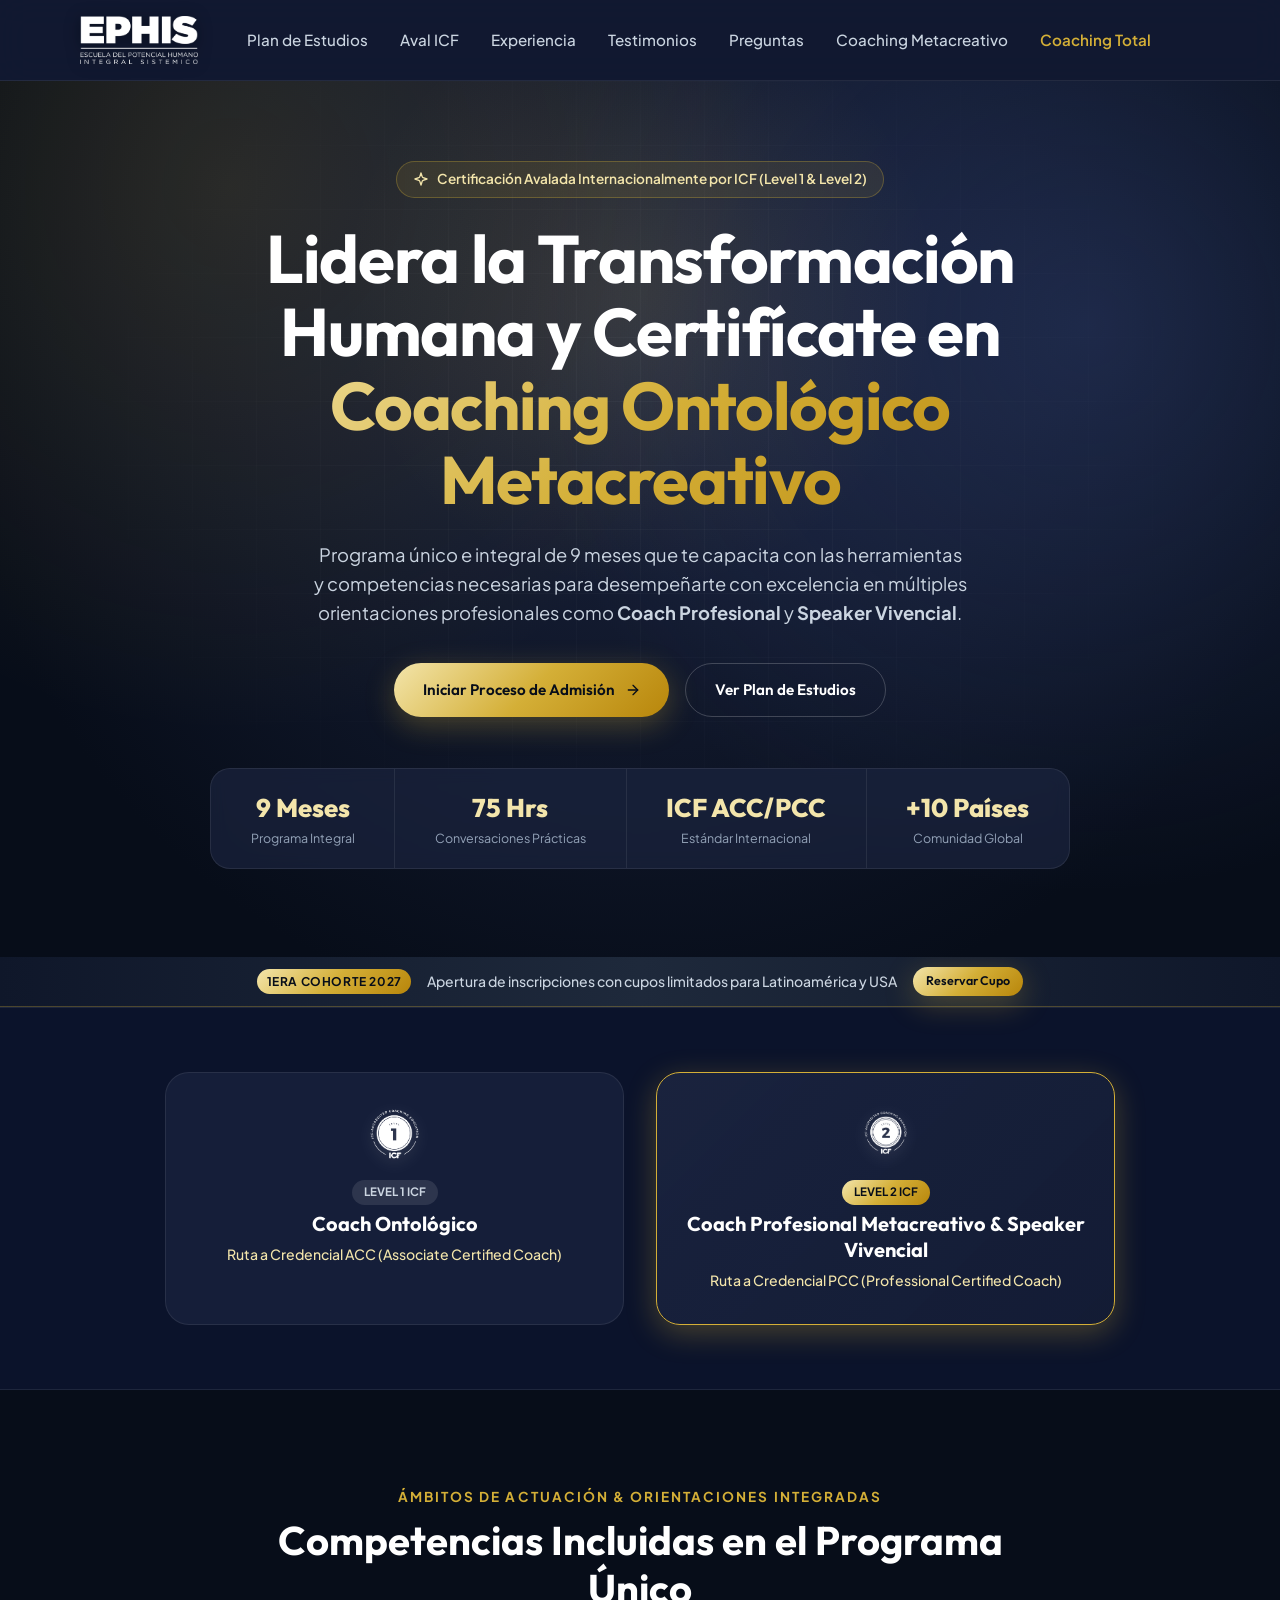
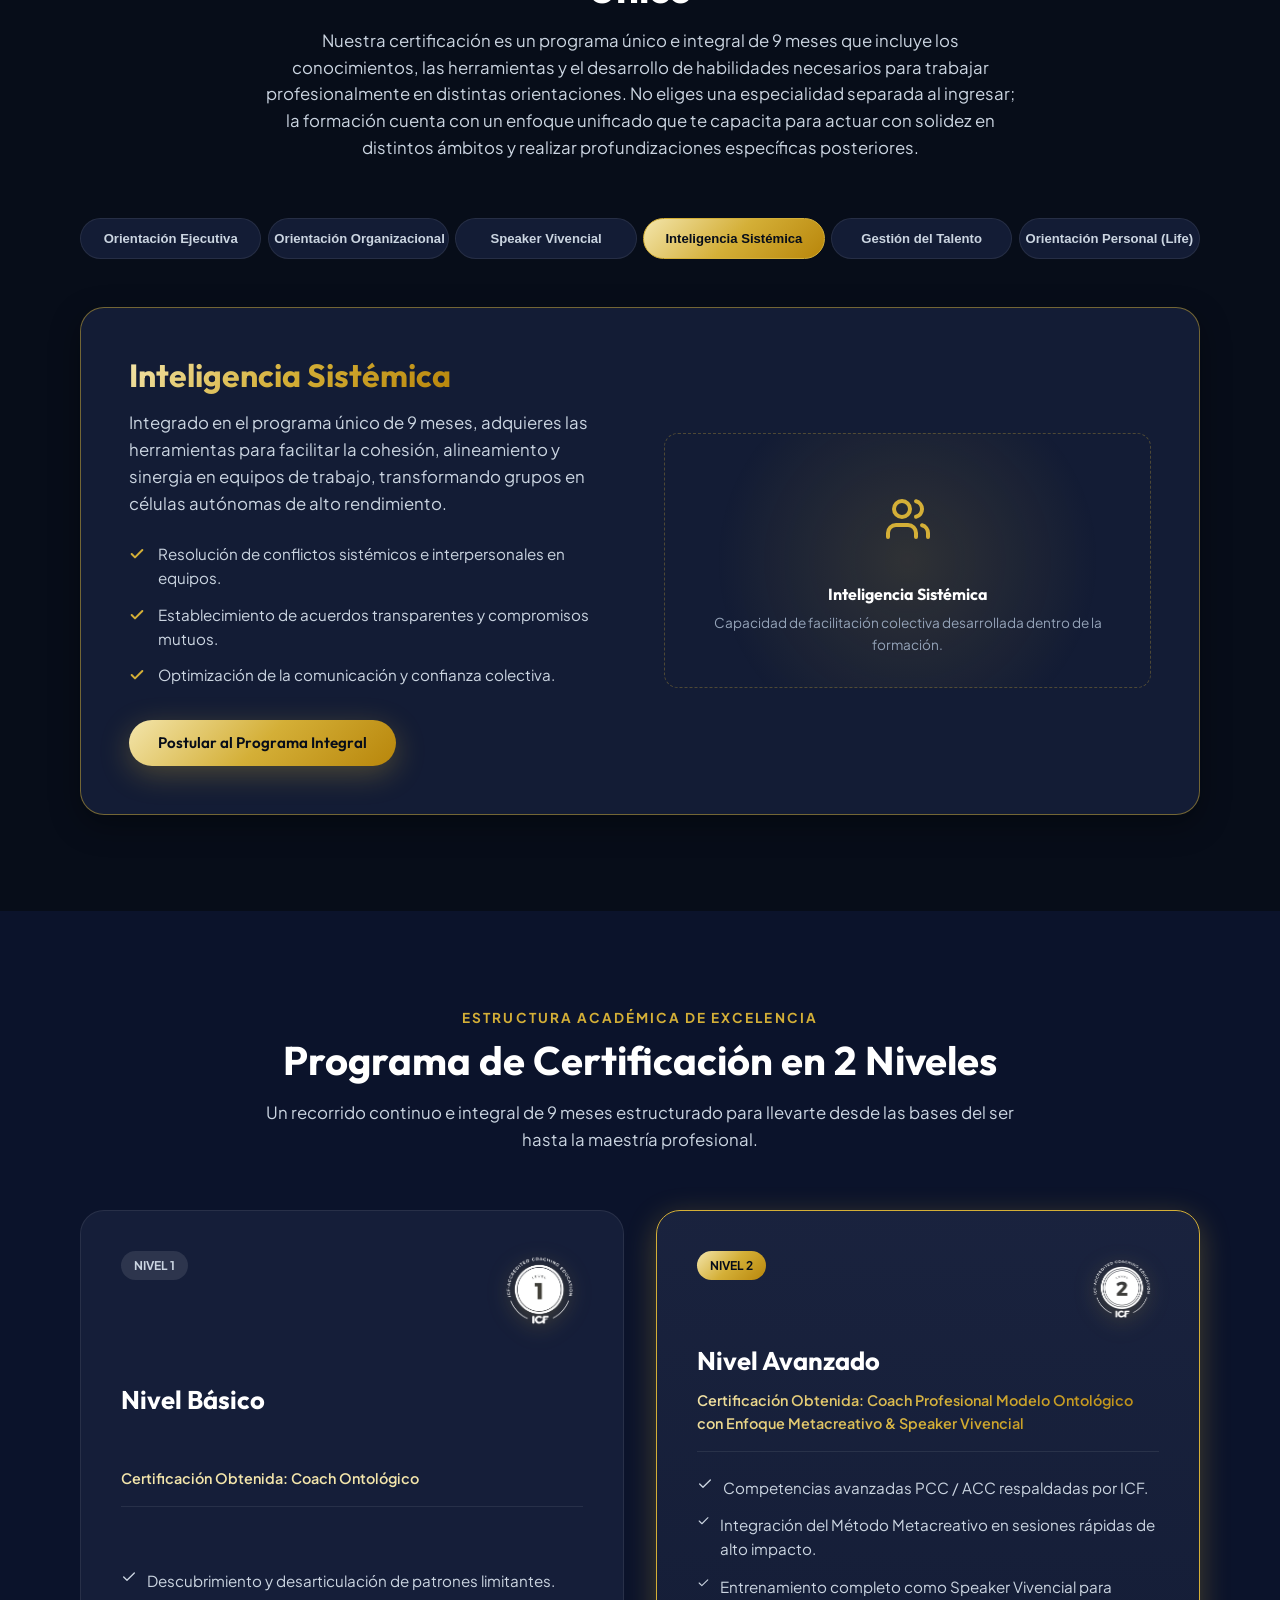
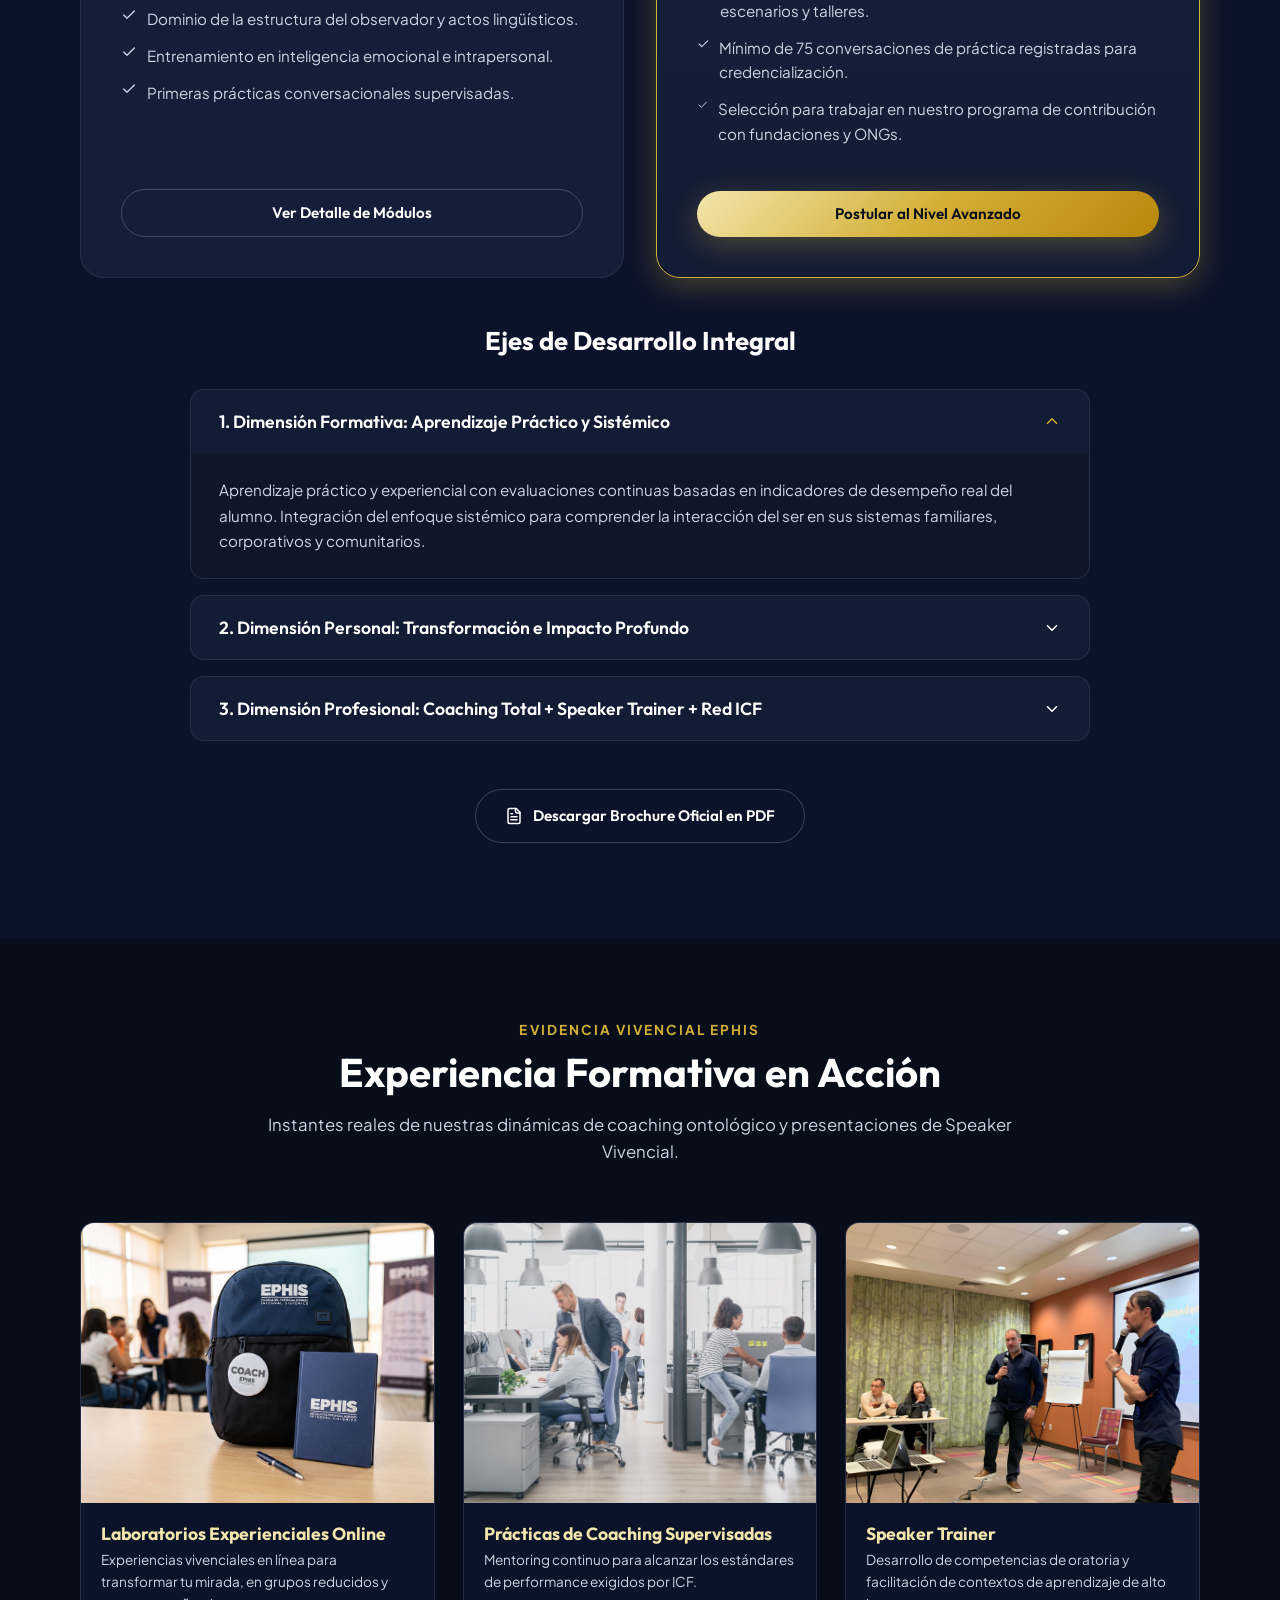
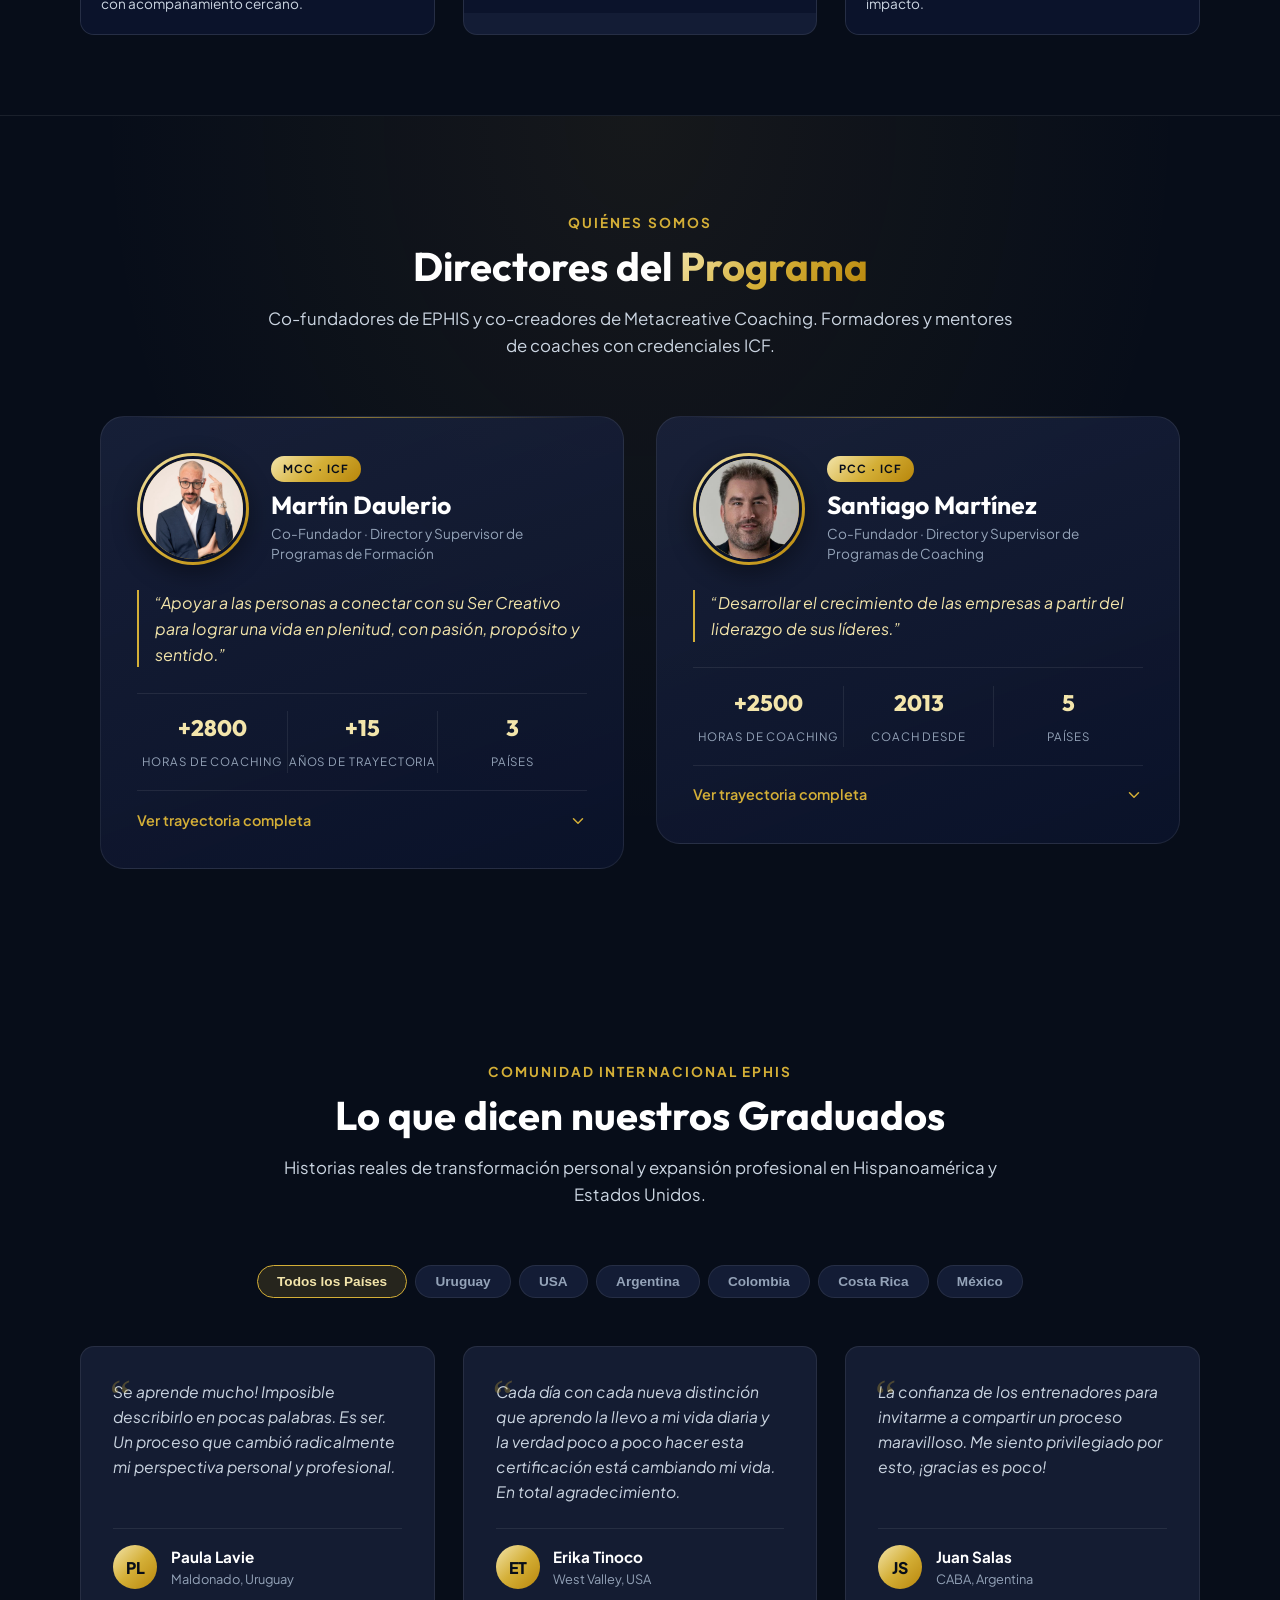
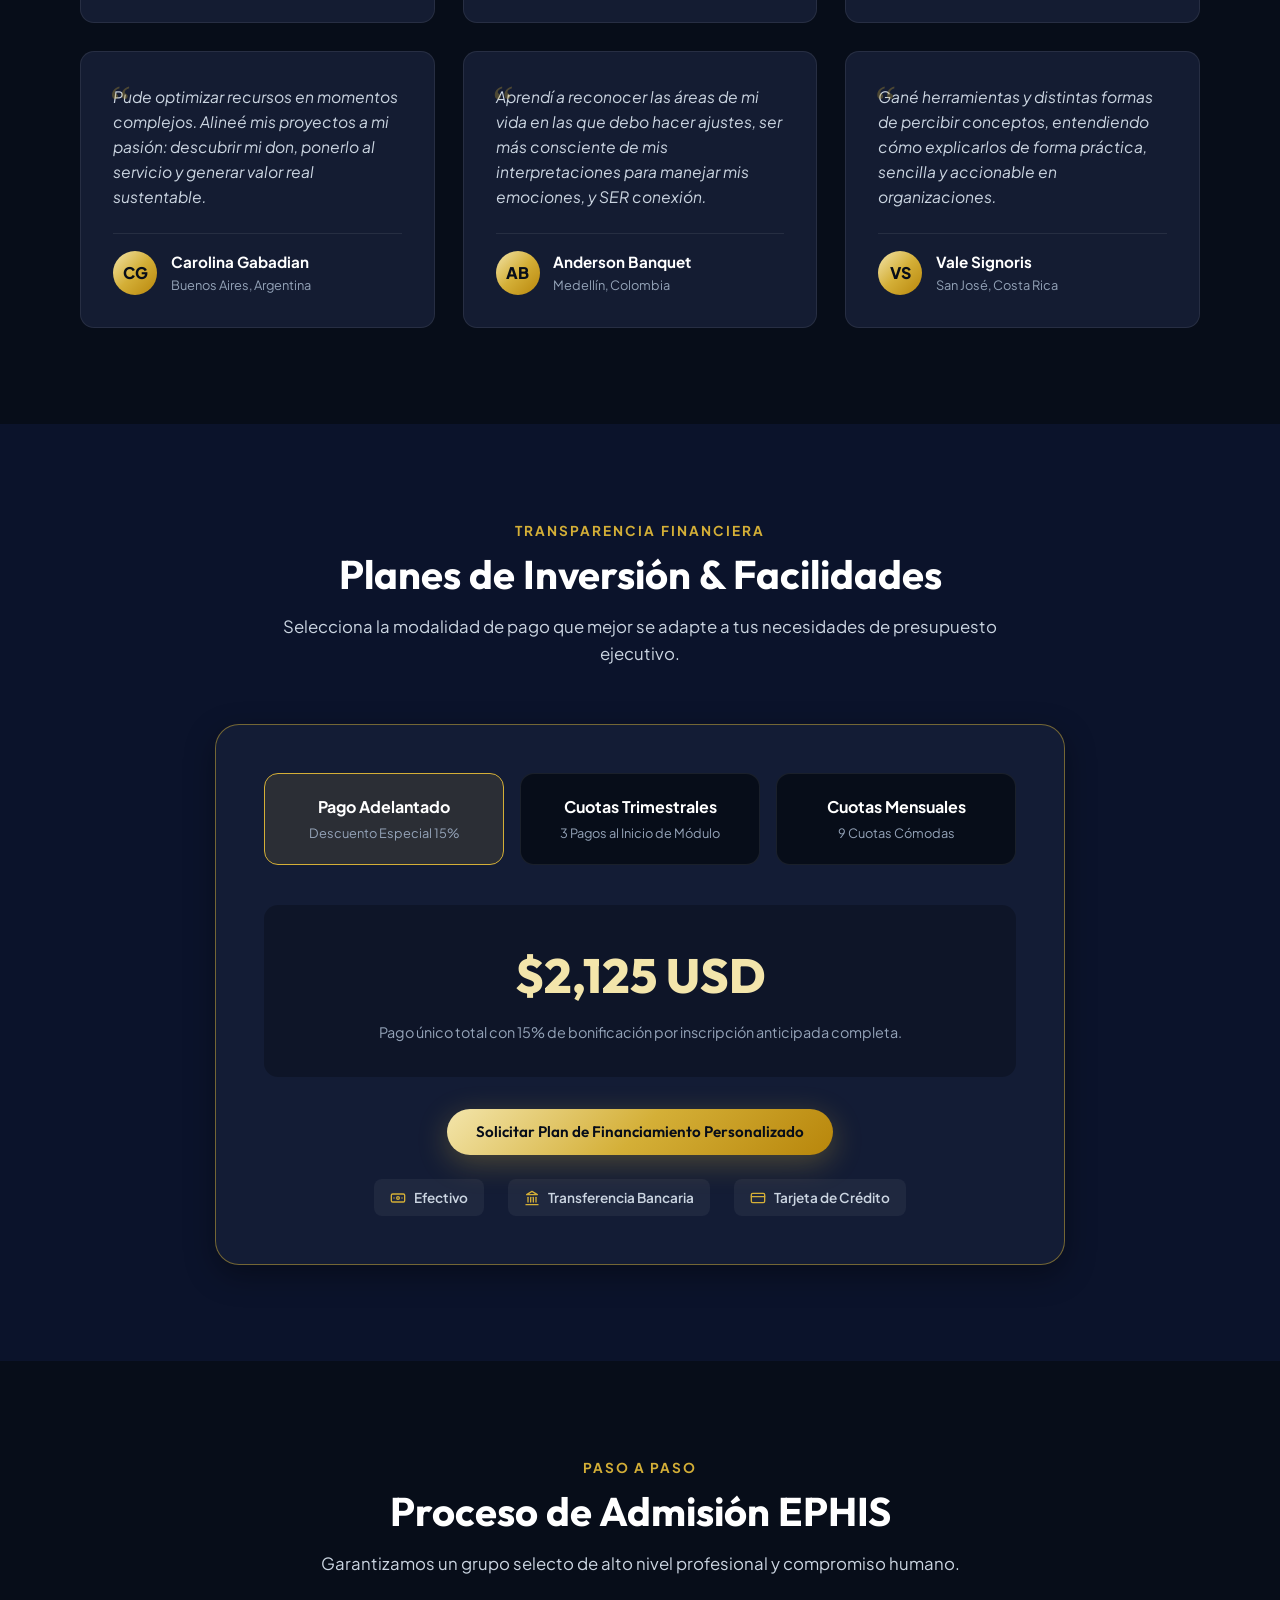
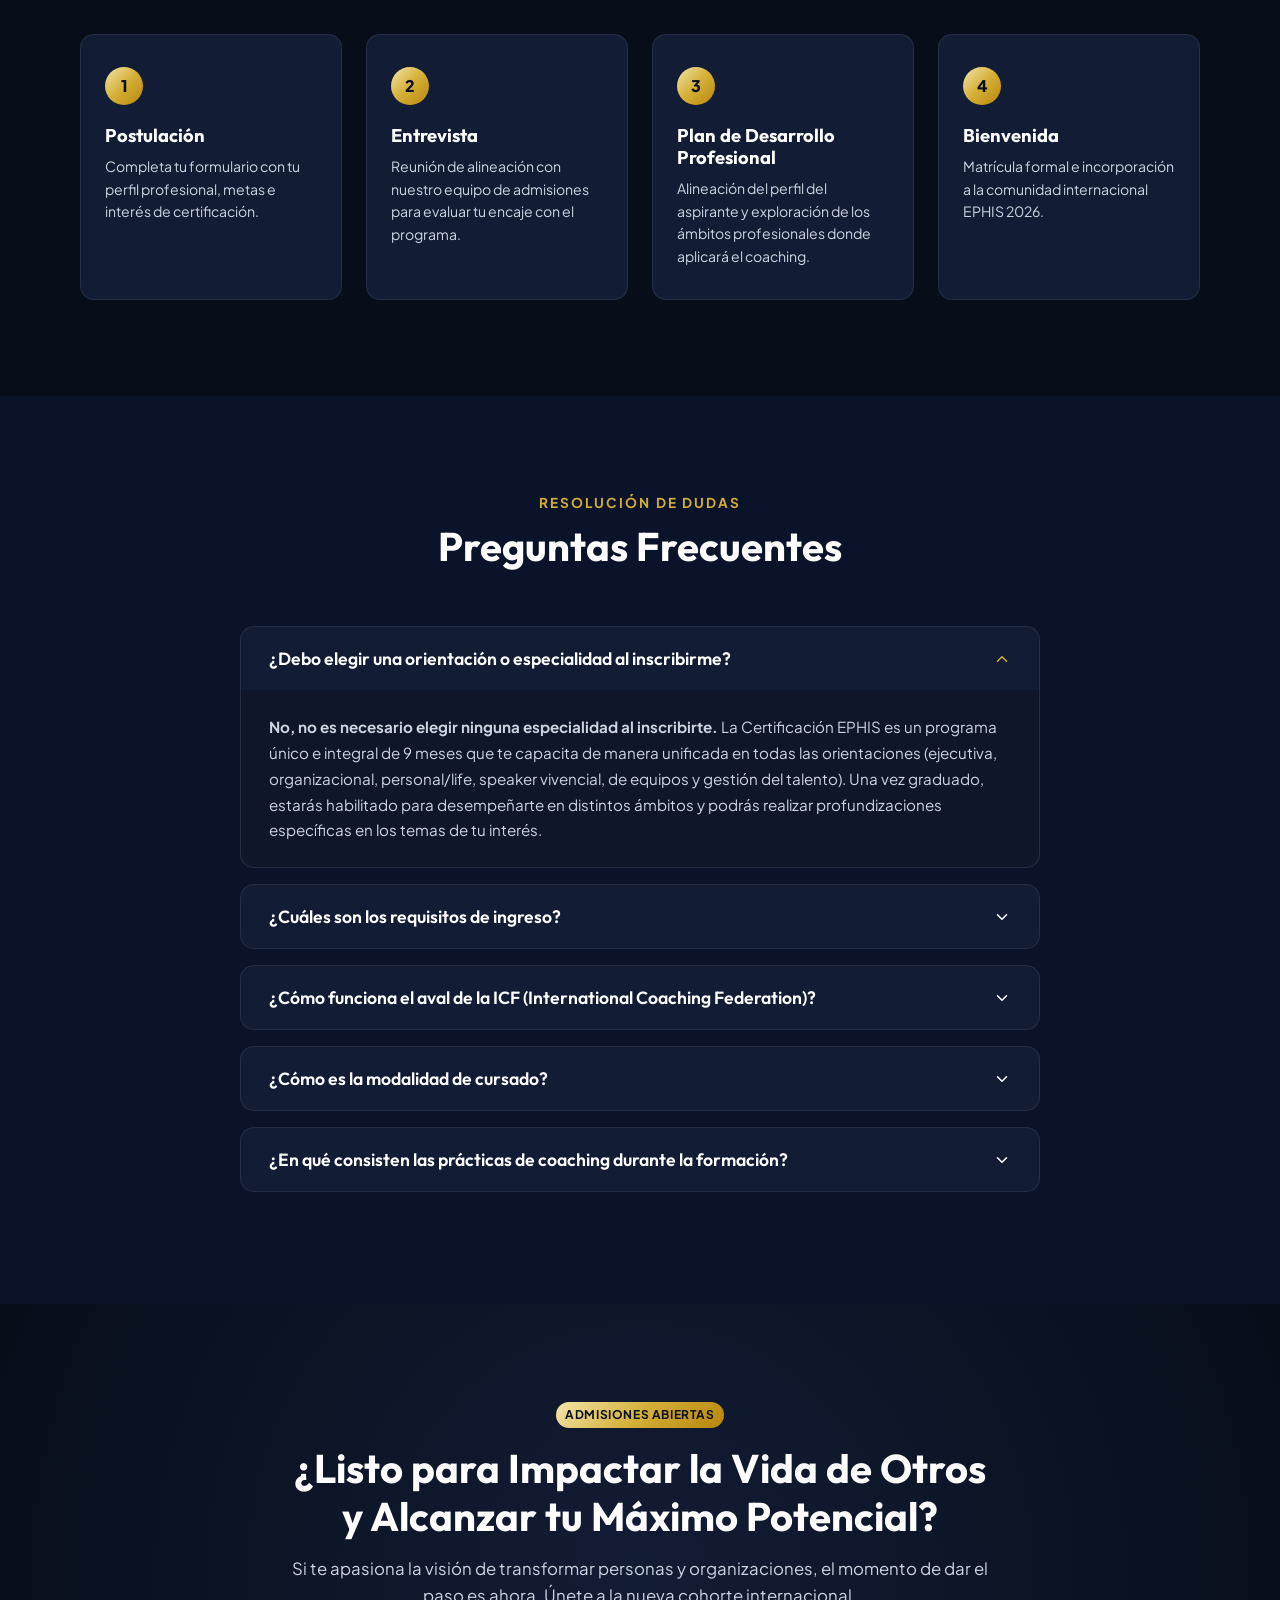
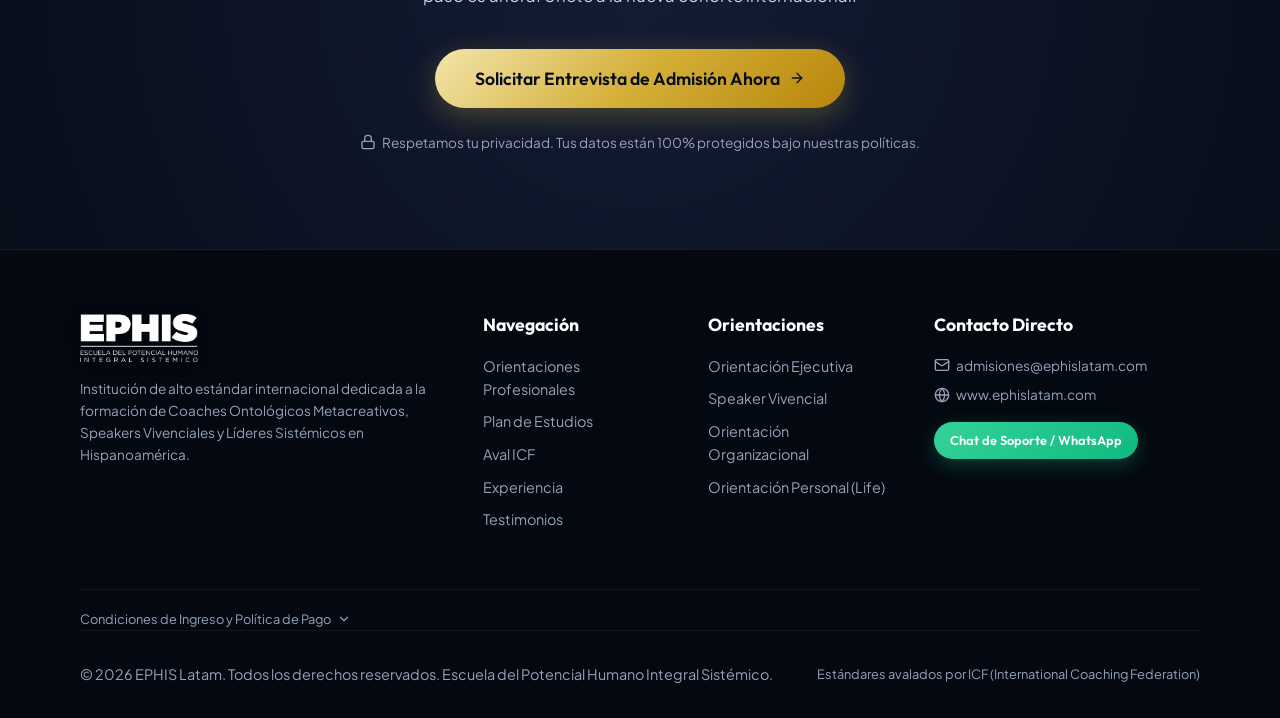
==== commit 651050a7: "Add files via upload" ====
--- a/index.html
+++ b/index.html
@@ -14,7 +14,7 @@
   <meta property="og:url" content="https://www.ephislatam.com">
   <meta property="og:image" content="assets/formacion_01.jpg">
 
-  <link rel="stylesheet" href="styles.css?v=21">
+  <link rel="stylesheet" href="styles.css?v=22">
   
   <!-- Structured Data JSON-LD -->
   <script type="application/ld+json">
@@ -111,7 +111,7 @@
 
   <!-- Accreditation & Credentials Section -->
   <div class="announcement-bar">
-    <span class="announcement-badge">Cohorte Internacional 2026</span>
+    <span class="announcement-badge">1era Cohorte 2027</span>
     <span>Apertura de inscripciones con cupos limitados para Latinoamérica y USA</span>
     <a href="#contacto" class="btn btn-gold" style="padding: 0.3rem 0.8rem; font-size: 0.78rem;">Reservar Cupo</a>
   </div>
@@ -307,7 +307,7 @@
       <div class="section-header">
         <div class="section-subtitle">Evidencia Vivencial EPHIS</div>
         <h2 class="section-title">Experiencia Formativa en Acción</h2>
-        <p class="section-desc">Instantes reales de nuestros talleres presenciales, dinámicas de coaching ontológico y presentaciones de Speaker Vivencial.</p>
+        <p class="section-desc">Instantes reales de nuestras dinámicas de coaching ontológico y presentaciones de Speaker Vivencial.</p>
       </div>
 
       <div class="gallery-grid">
@@ -633,7 +633,19 @@
           </button>
           <div class="accordion-content">
             <div class="accordion-inner">
-              La formación tiene una duración de 9 meses con modalidad híbrida (virtual en vivo y actividades presenciales opcionales/intensivas), facilitando la participación activa de profesionales de toda Latinoamérica y Estados Unidos.
+              La formación dura 9 meses, con modalidad híbrida (virtual en vivo y talleres asincrónicos), y facilita la participación activa de profesionales de toda Latinoamérica. Se desarrolla en dos etapas:
+              <div class="modality-phases">
+                <div class="modality-phase">
+                  <span class="modality-months">Meses 1 a 5</span>
+                  <strong>Formación</strong>
+                  <p>Clases virtuales en vivo quincenales, con grabaciones disponibles y talleres asincrónicos.</p>
+                </div>
+                <div class="modality-phase modality-phase-gold">
+                  <span class="modality-months">Meses 6 a 9</span>
+                  <strong>Mentoring y prácticas profesionales de coaching</strong>
+                  <p>Encuentros semanales en vivo y sincrónicos, con acompañamiento de mentores.</p>
+                </div>
+              </div>
             </div>
           </div>
         </div>
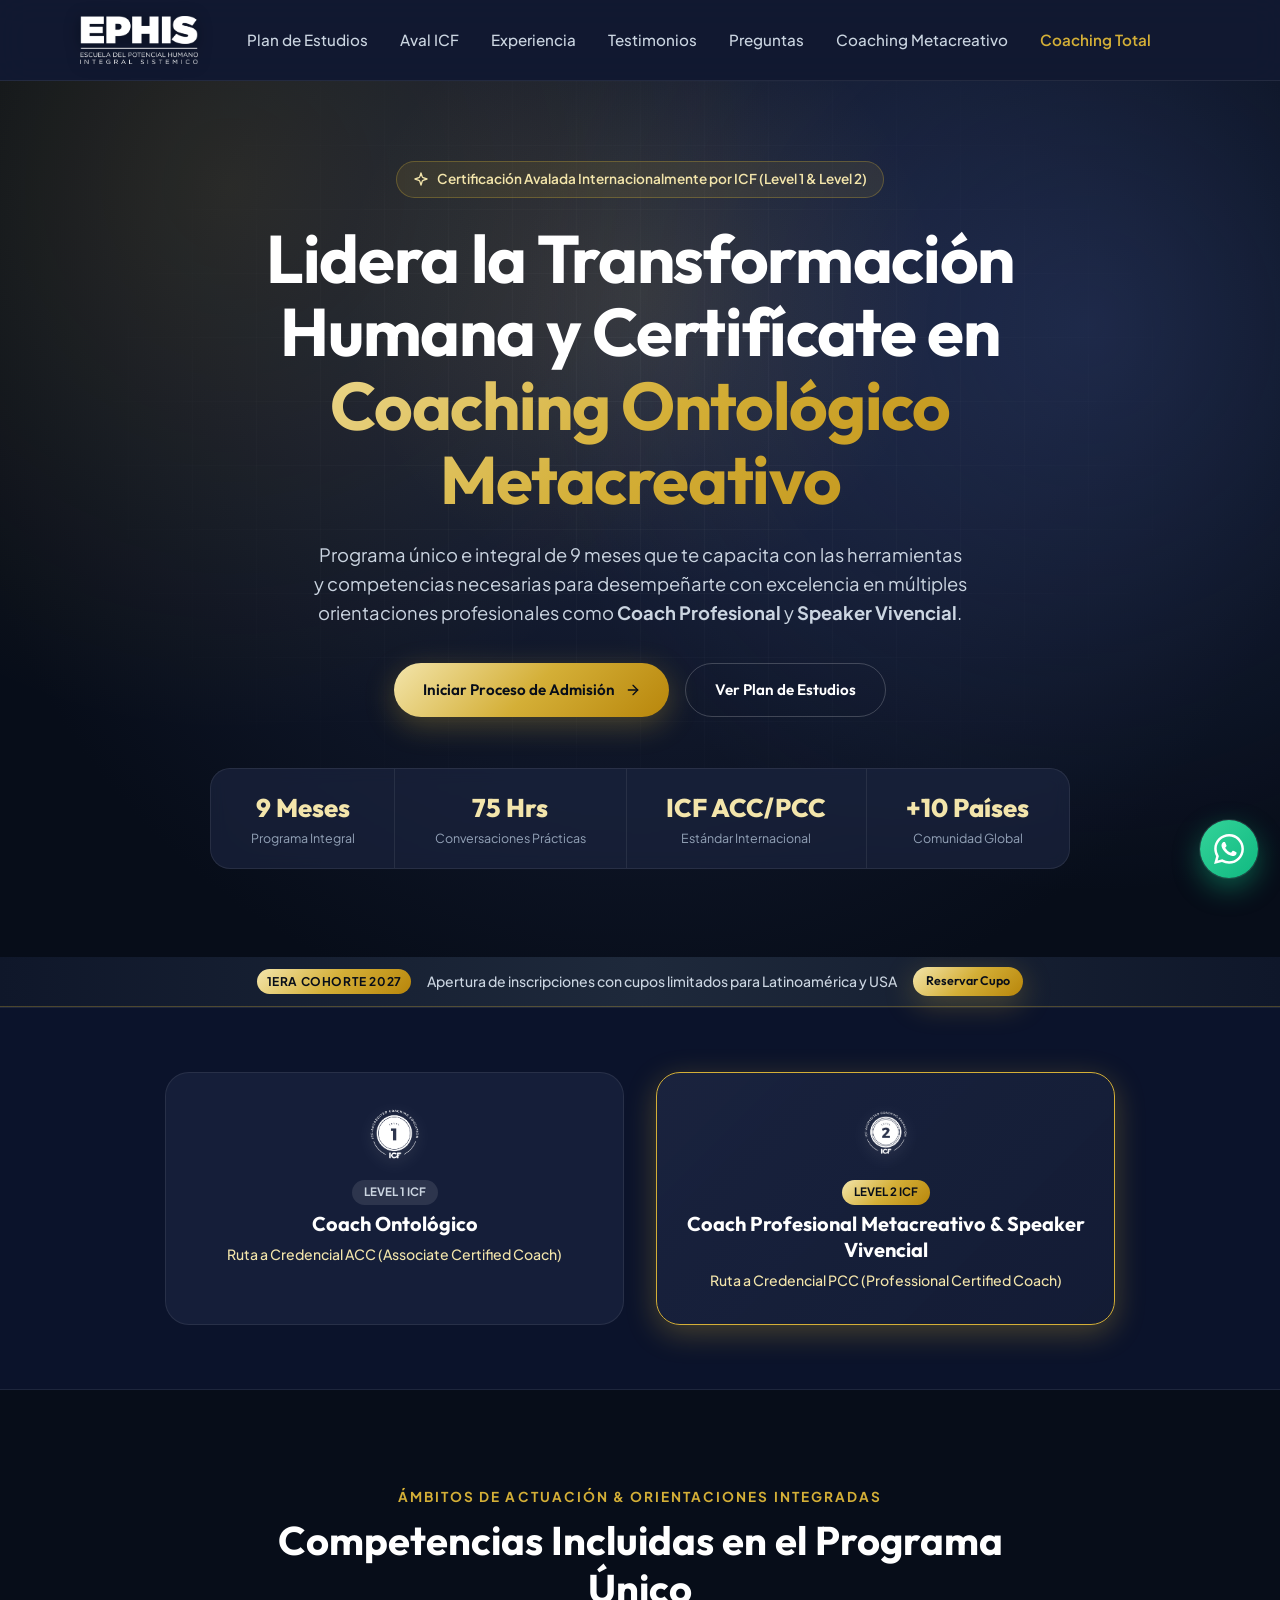
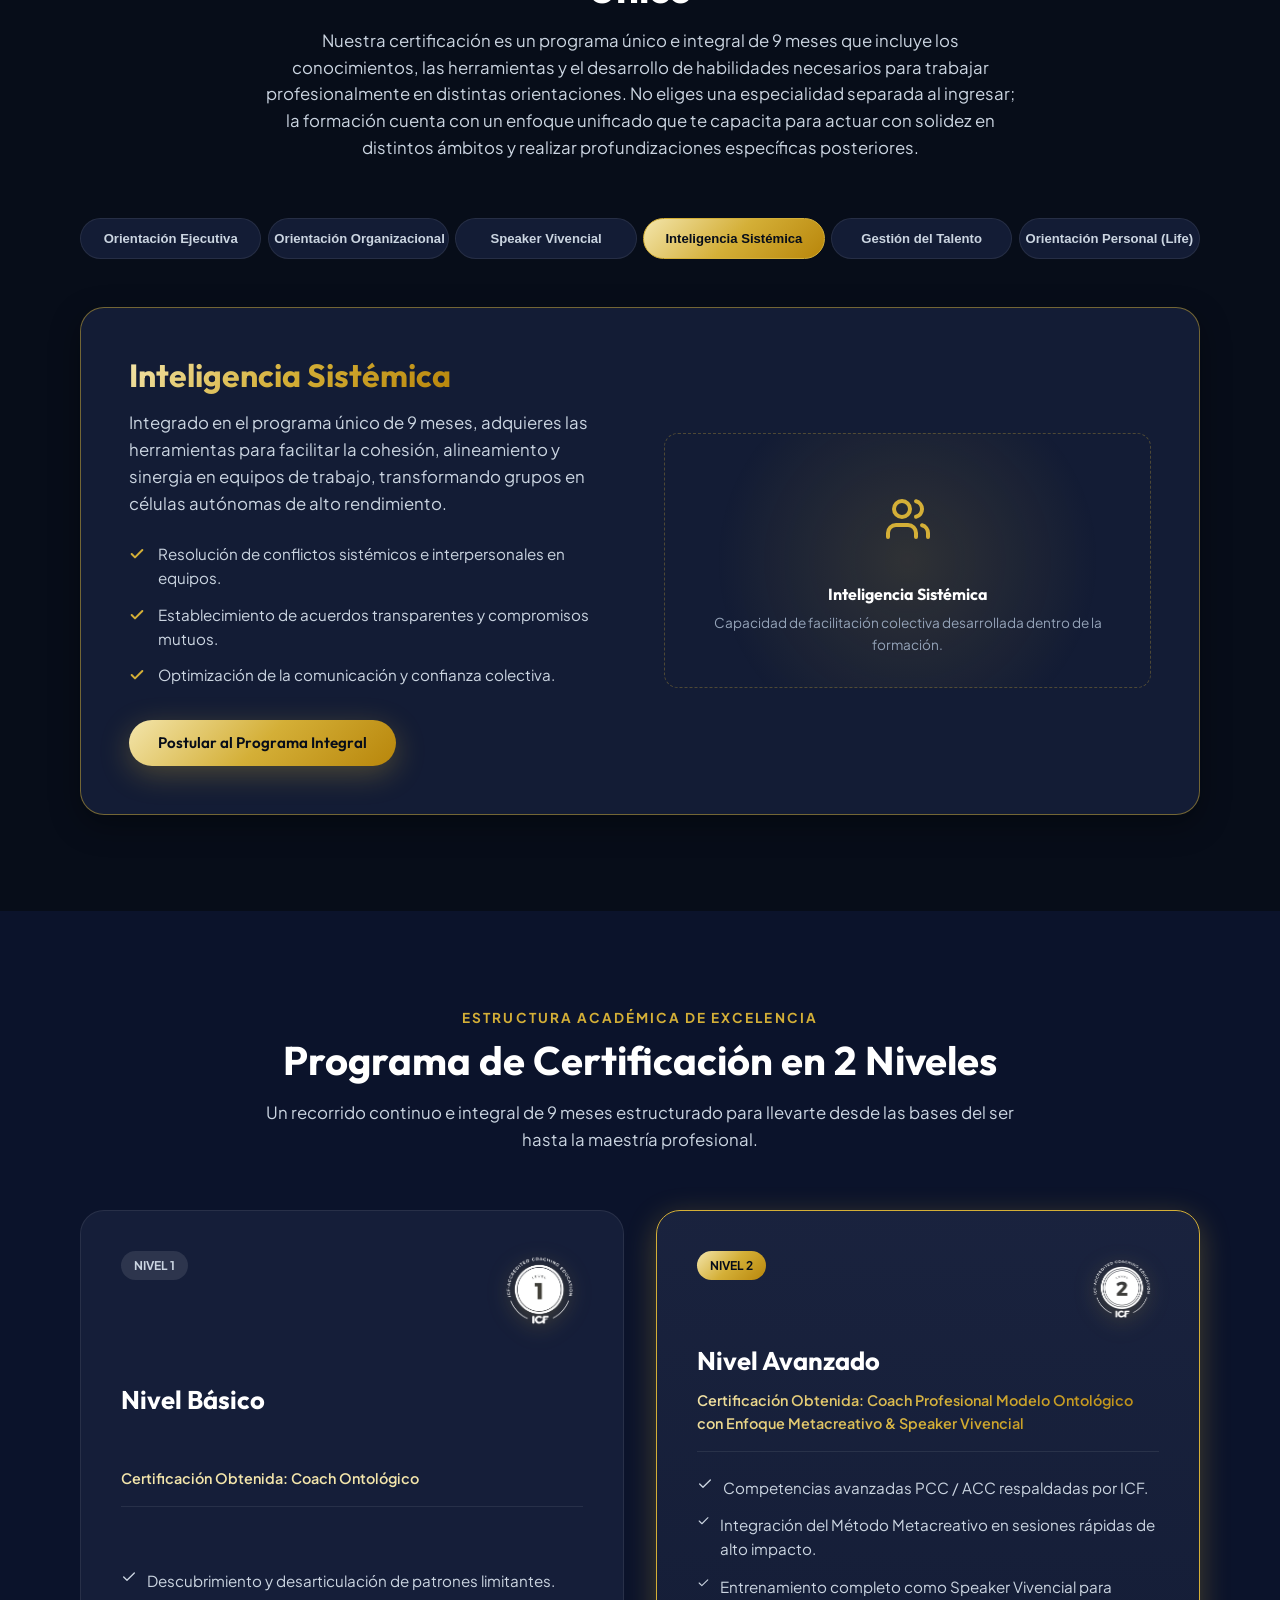
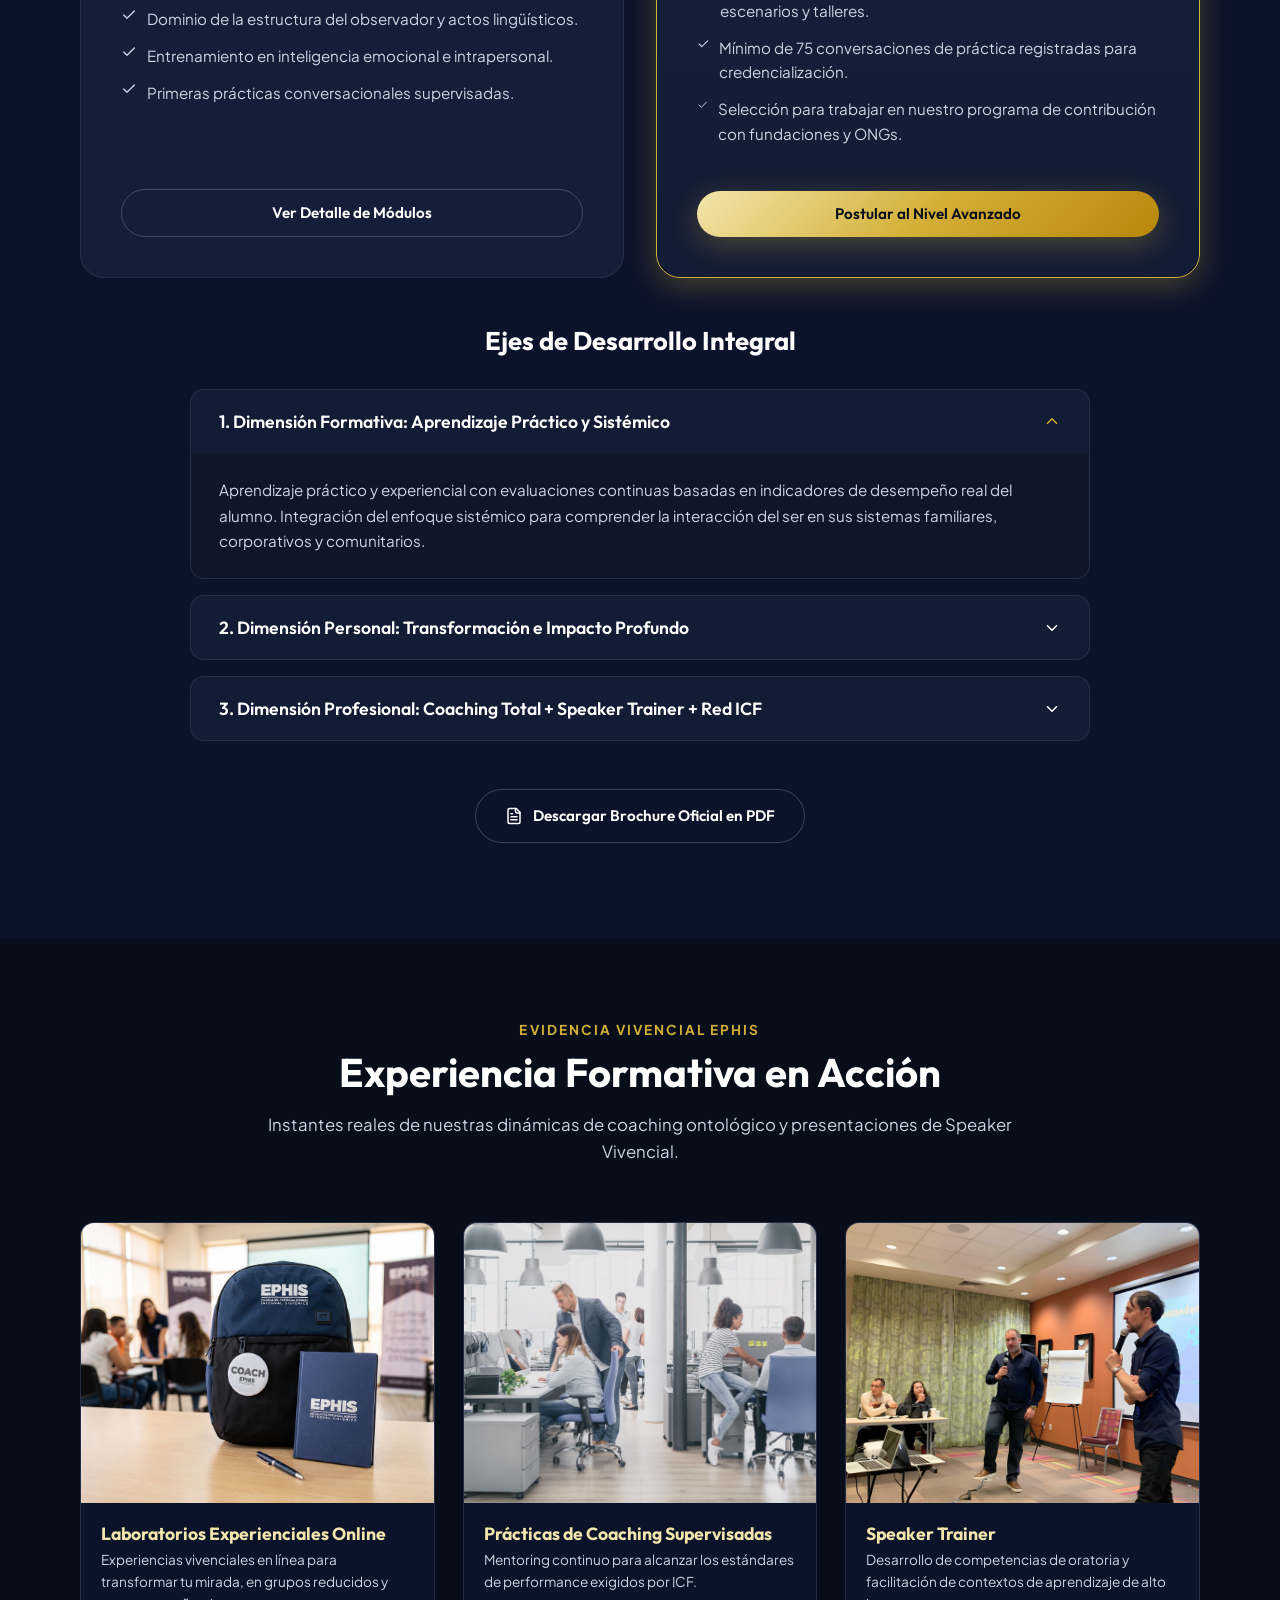
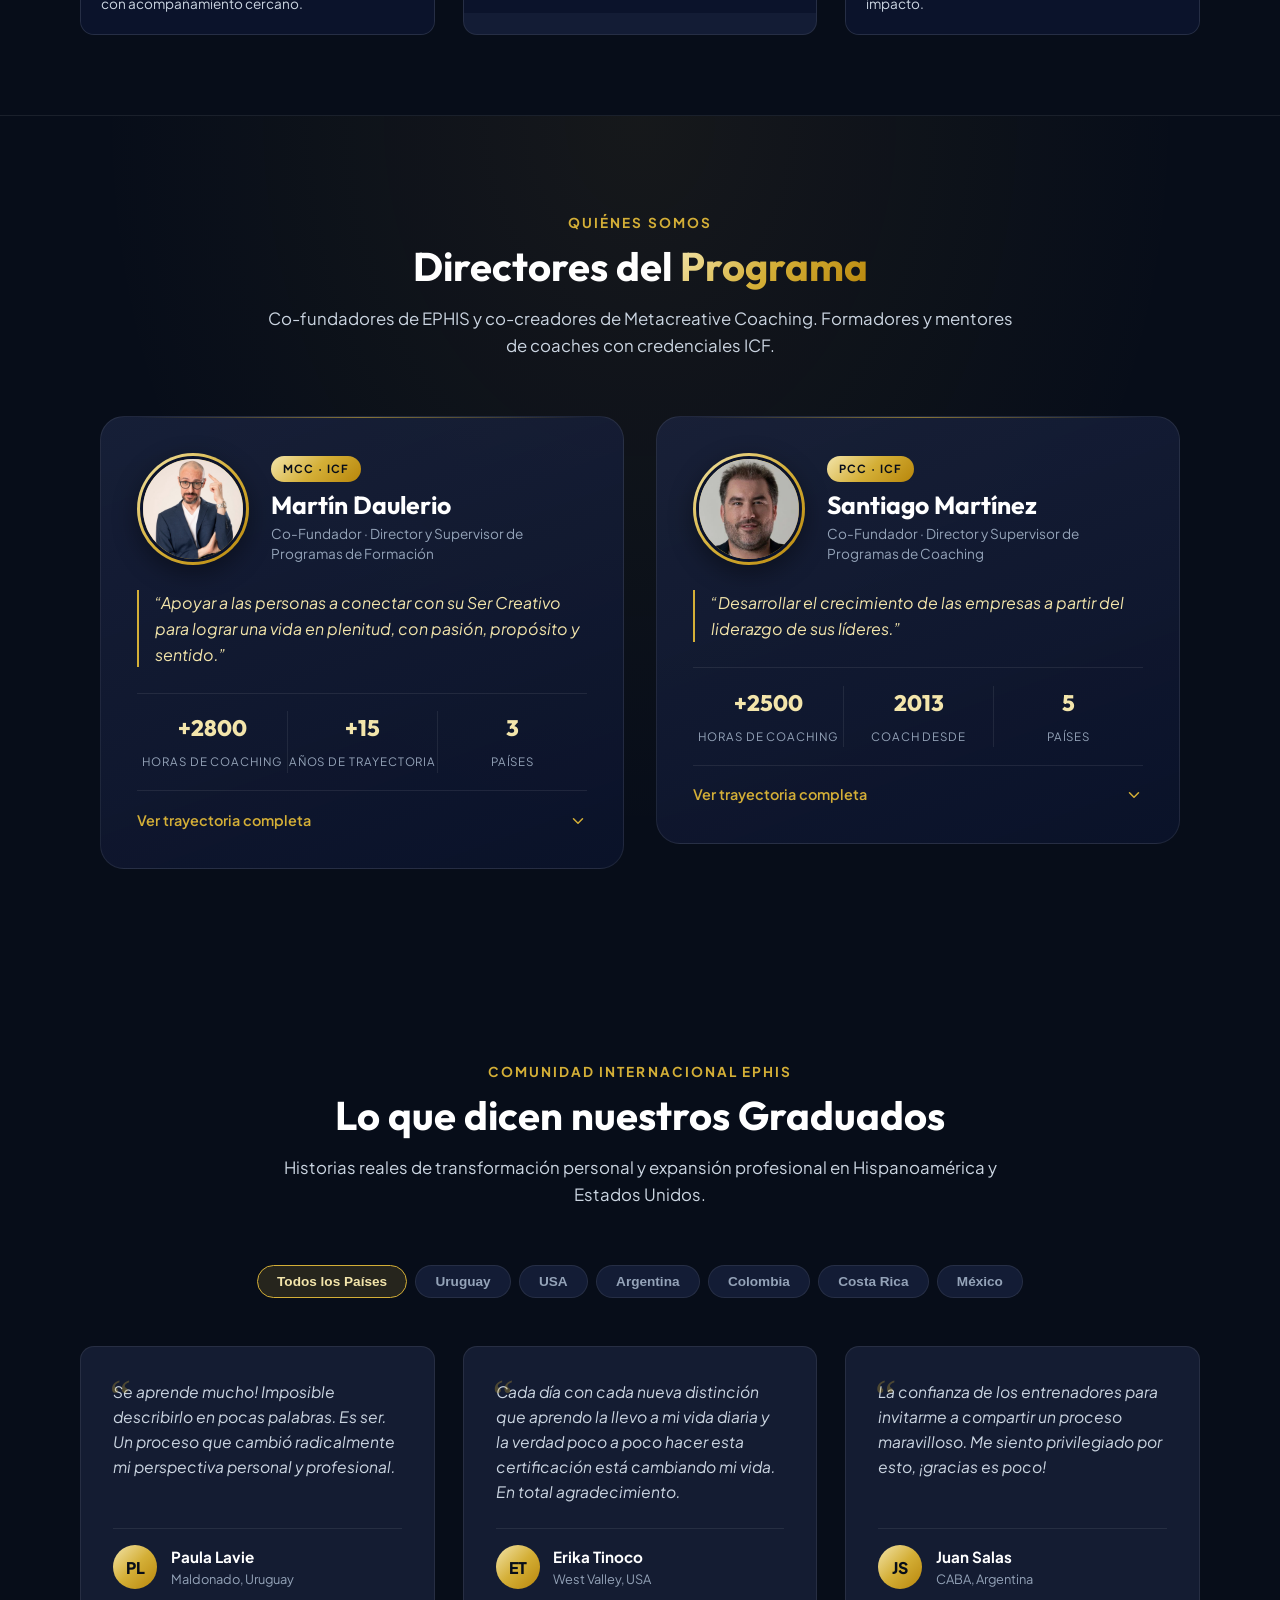
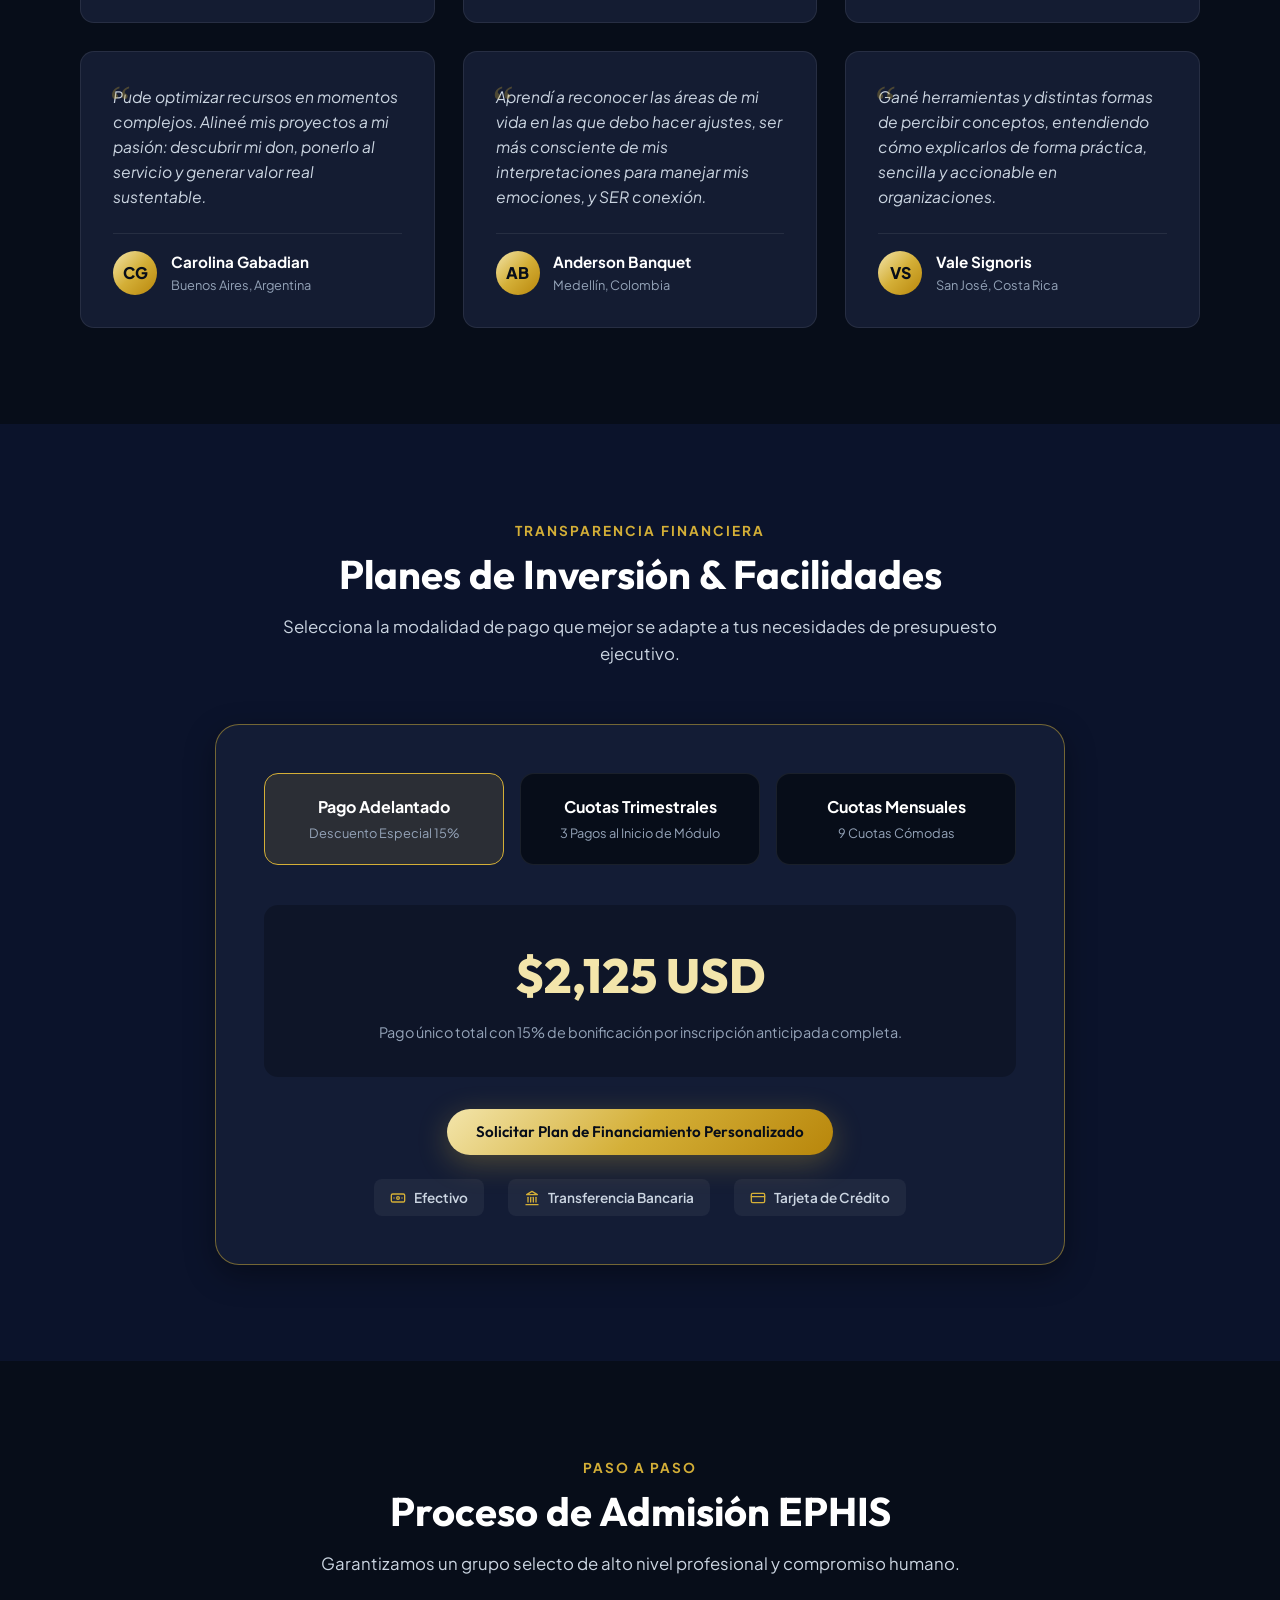
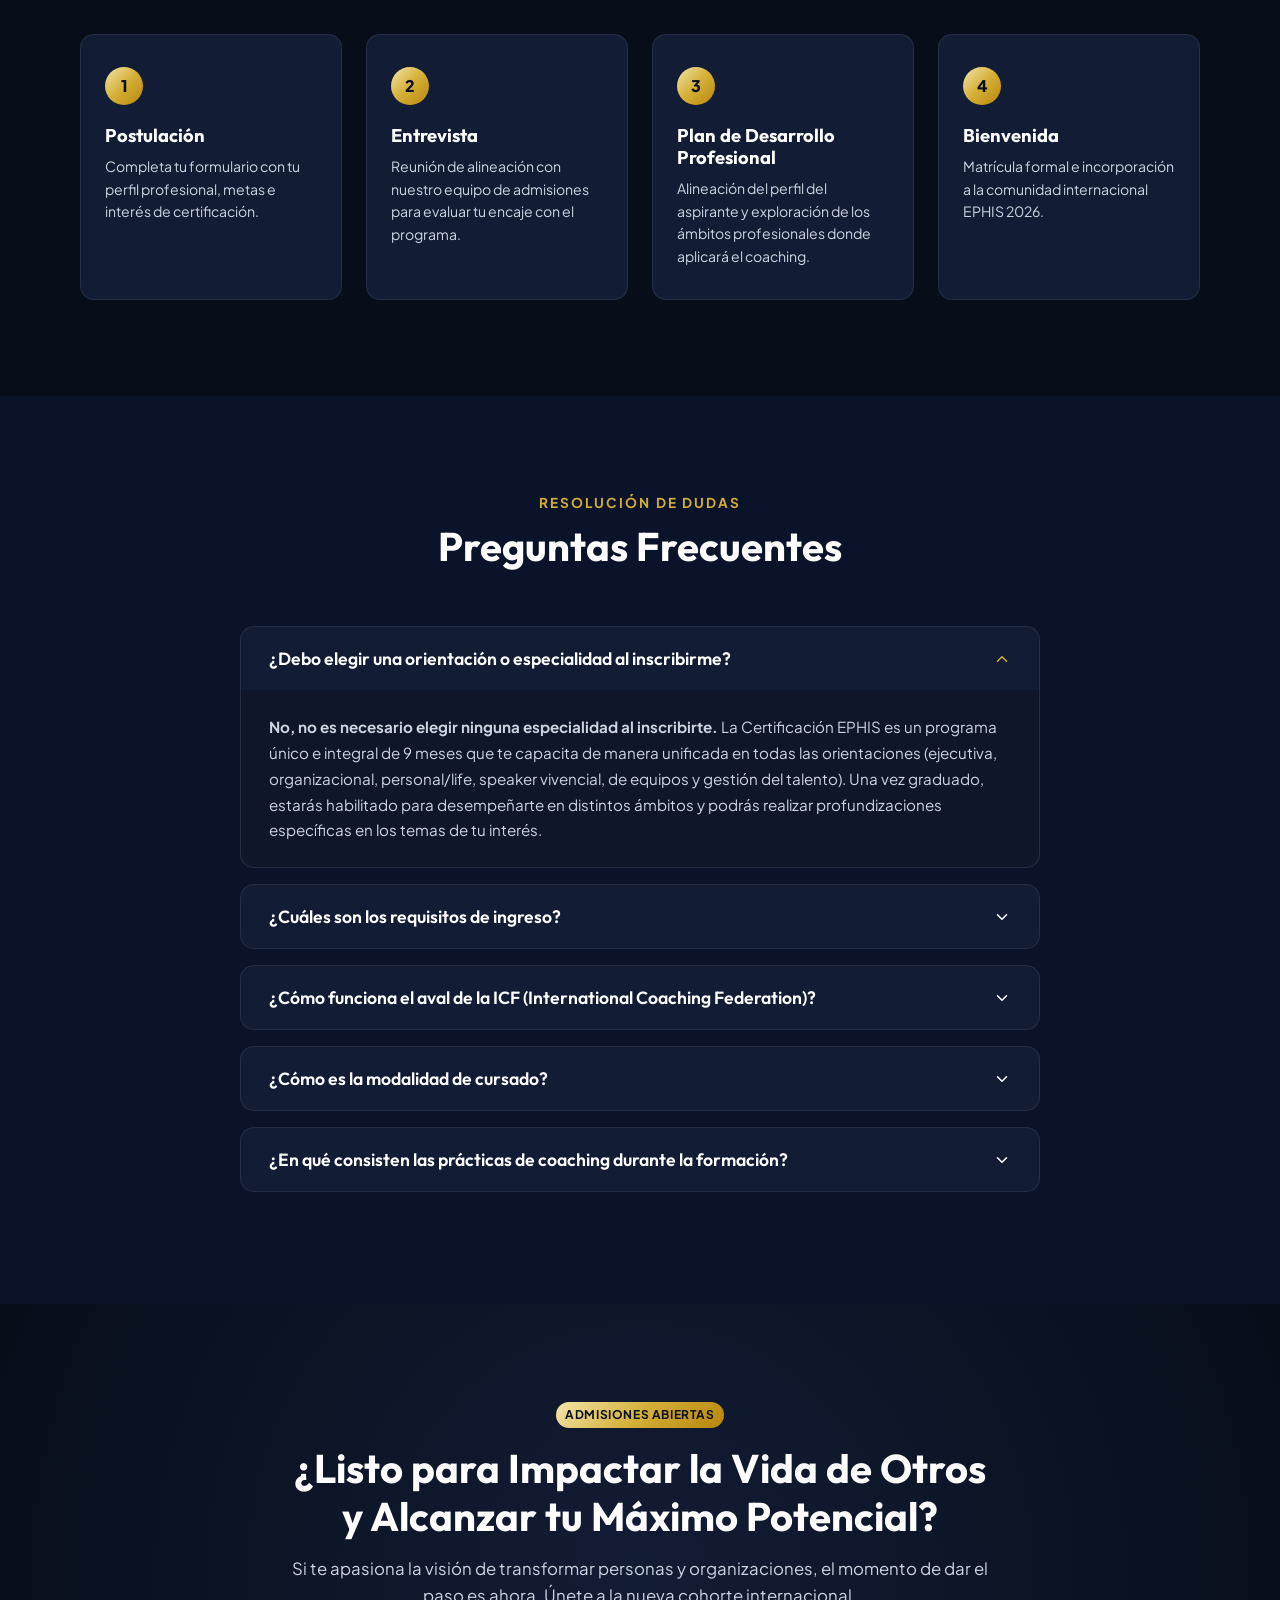
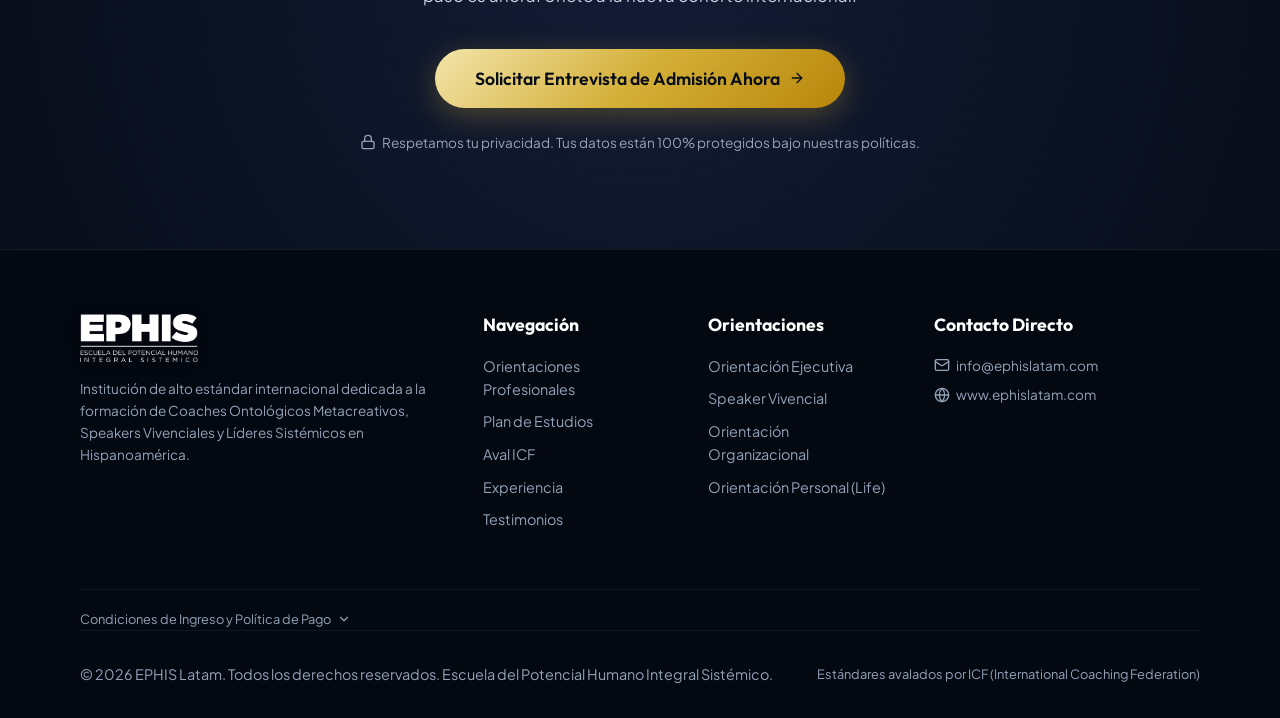
==== commit 916ee73a: "Add files via upload" ====
--- a/index.html
+++ b/index.html
@@ -14,7 +14,7 @@
   <meta property="og:url" content="https://www.ephislatam.com">
   <meta property="og:image" content="assets/formacion_01.jpg">
 
-  <link rel="stylesheet" href="styles.css?v=22">
+  <link rel="stylesheet" href="styles.css?v=23">
   
   <!-- Structured Data JSON-LD -->
   <script type="application/ld+json">
@@ -294,7 +294,7 @@
       </div>
 
       <div class="text-center" style="margin-top: 3rem;">
-        <a href="https://www.ephislatam.com/site/wp-content/uploads/2025/07/EPHIS_20-Brochure_Programa.pdf" target="_blank" rel="noopener" class="btn btn-outline">
+        <a href="assets/brochures/EPHIS-Brochure-Certificacion-9M.pdf" target="_blank" rel="noopener" class="btn btn-outline">
           <svg class="svg-icon" width="18" height="18" viewBox="0 0 24 24" fill="none" stroke="currentColor" stroke-width="2" stroke-linecap="round" stroke-linejoin="round"><path d="M15 2H6a2 2 0 0 0-2 2v16a2 2 0 0 0 2 2h12a2 2 0 0 0 2-2V7Z"/><path d="M14 2v4a2 2 0 0 0 2 2h4"/><path d="M10 9H8"/><path d="M16 13H8"/><path d="M16 17H8"/></svg> Descargar Brochure Oficial en PDF
         </a>
       </div>
@@ -726,13 +726,12 @@
           <h4>Contacto Directo</h4>
           <p style="font-size: 0.85rem; margin-bottom: 0.5rem; display: flex; align-items: center; gap: 0.4rem;">
             <svg class="svg-icon" width="16" height="16" viewBox="0 0 24 24" fill="none" stroke="currentColor" stroke-width="2" stroke-linecap="round" stroke-linejoin="round"><rect width="20" height="16" x="2" y="4" rx="2"/><path d="m22 7-8.97 5.7a1.94 1.94 0 0 1-2.06 0L2 7"/></svg>
-            admisiones@ephislatam.com
+            info@ephislatam.com
           </p>
           <p style="font-size: 0.85rem; margin-bottom: 1rem; display: flex; align-items: center; gap: 0.4rem;">
             <svg class="svg-icon" width="16" height="16" viewBox="0 0 24 24" fill="none" stroke="currentColor" stroke-width="2" stroke-linecap="round" stroke-linejoin="round"><circle cx="12" cy="12" r="10"/><path d="M12 2a14.5 14.5 0 0 0 0 20 14.5 14.5 0 0 0 0-20"/><path d="M2 12h20"/></svg>
             www.ephislatam.com
           </p>
-          <a href="#contacto" class="btn btn-emerald" style="padding: 0.5rem 1rem; font-size: 0.8rem;">Chat de Soporte / WhatsApp</a>
         </div>
       </div>
 
@@ -822,5 +821,9 @@
   </div>
 
   <script src="app.js"></script>
+  <a href="https://wa.me/5491124893797?text=Hola%2C%20quiero%20recibir%20informaci%C3%B3n%20sobre%20los%20programas%20de%20EPHIS%20Latam." target="_blank" rel="noopener" class="wa-float" aria-label="Escribinos por WhatsApp">
+    <svg width="30" height="30" viewBox="0 0 24 24" fill="currentColor" aria-hidden="true"><path d="M17.47 14.38c-.3-.15-1.76-.87-2.03-.97-.27-.1-.47-.15-.67.15-.2.3-.77.97-.94 1.17-.17.2-.35.22-.65.07-.3-.15-1.26-.46-2.4-1.48-.89-.79-1.49-1.77-1.66-2.07-.17-.3-.02-.46.13-.61.14-.13.3-.35.45-.52.15-.17.2-.3.3-.5.1-.2.05-.37-.02-.52-.08-.15-.67-1.61-.92-2.2-.24-.58-.49-.5-.67-.51h-.57c-.2 0-.52.07-.8.37-.27.3-1.04 1.02-1.04 2.48 0 1.46 1.07 2.88 1.21 3.08.15.2 2.1 3.2 5.08 4.49.71.31 1.26.49 1.69.63.71.23 1.36.2 1.87.12.57-.08 1.76-.72 2-1.41.25-.7.25-1.29.17-1.41-.07-.12-.27-.2-.57-.35M12.05 21.78h-.01a9.87 9.87 0 0 1-5.03-1.38l-.36-.21-3.74.98 1-3.65-.24-.37a9.86 9.86 0 0 1-1.51-5.26c0-5.45 4.44-9.88 9.89-9.88 2.64 0 5.12 1.03 6.99 2.9a9.82 9.82 0 0 1 2.89 6.99c0 5.45-4.44 9.88-9.88 9.88M20.52 3.45A11.8 11.8 0 0 0 12.05 0C5.5 0 .16 5.34.16 11.89c0 2.1.55 4.14 1.59 5.95L.06 24l6.3-1.65a11.88 11.88 0 0 0 5.68 1.45h.01c6.55 0 11.89-5.34 11.89-11.89 0-3.18-1.24-6.17-3.48-8.41"/></svg>
+  </a>
+
 </body>
 </html>
--- a/styles.css
+++ b/styles.css
@@ -2697,3 +2697,85 @@
   margin: 0 0 0.8rem 1.1rem;
   list-style: disc;
 }
+
+/* FAQ: etapas de la modalidad de cursado */
+.modality-phases {
+  display: grid;
+  grid-template-columns: 1fr 1fr;
+  gap: 1rem;
+  margin-top: 1.2rem;
+}
+
+.modality-phase {
+  padding: 1.1rem 1.3rem;
+  border-radius: 14px;
+  border: 1px solid var(--border-subtle);
+  background: rgba(255, 255, 255, 0.03);
+}
+
+.modality-phase-gold {
+  border-color: var(--border-active);
+  background: rgba(212, 175, 55, 0.07);
+}
+
+.modality-months {
+  display: block;
+  font-size: 0.72rem;
+  font-weight: 700;
+  text-transform: uppercase;
+  letter-spacing: 0.12em;
+  color: var(--accent-gold-primary);
+  margin-bottom: 0.3rem;
+}
+
+.modality-phase strong {
+  display: block;
+  color: var(--text-primary);
+  font-family: var(--font-heading);
+  font-size: 1.05rem;
+  line-height: 1.3;
+  margin-bottom: 0.4rem;
+}
+
+.modality-phase p {
+  margin: 0;
+  font-size: 0.9rem;
+  line-height: 1.6;
+}
+
+@media (max-width: 640px) {
+  .modality-phases {
+    grid-template-columns: 1fr;
+  }
+}
+
+/* Botón flotante de WhatsApp */
+.wa-float {
+  position: fixed;
+  right: 1.4rem;
+  bottom: 1.4rem;
+  z-index: 900;
+  width: 58px;
+  height: 58px;
+  border-radius: 50%;
+  display: grid;
+  place-items: center;
+  color: #fff;
+  background: linear-gradient(135deg, #34D399 0%, #10B981 100%);
+  box-shadow: 0 10px 28px rgba(16, 185, 129, 0.45), 0 0 0 1px rgba(255, 255, 255, 0.12);
+  transition: transform 0.25s ease, box-shadow 0.25s ease;
+}
+
+.wa-float:hover {
+  transform: translateY(-3px) scale(1.05);
+  box-shadow: 0 14px 34px rgba(16, 185, 129, 0.6), 0 0 0 1px rgba(255, 255, 255, 0.2);
+}
+
+@media (max-width: 560px) {
+  .wa-float {
+    right: 1rem;
+    bottom: 1rem;
+    width: 54px;
+    height: 54px;
+  }
+}
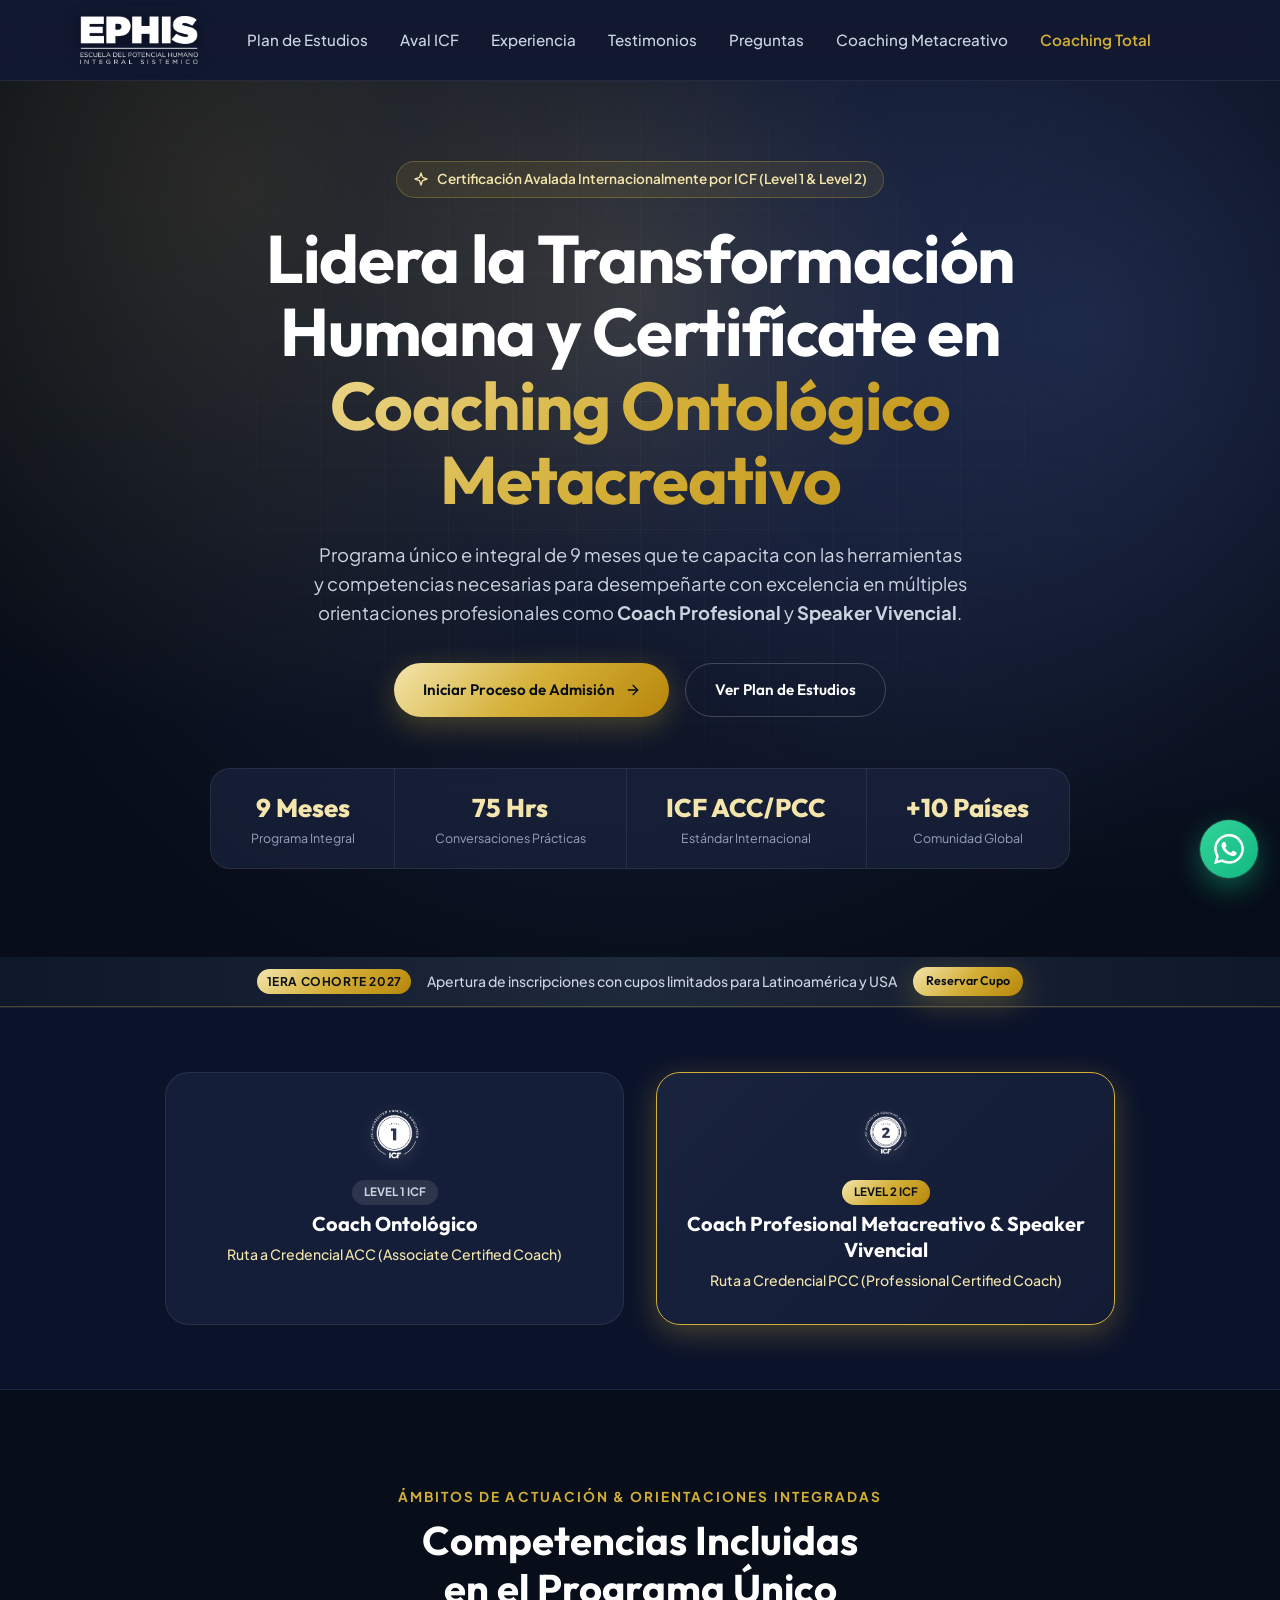
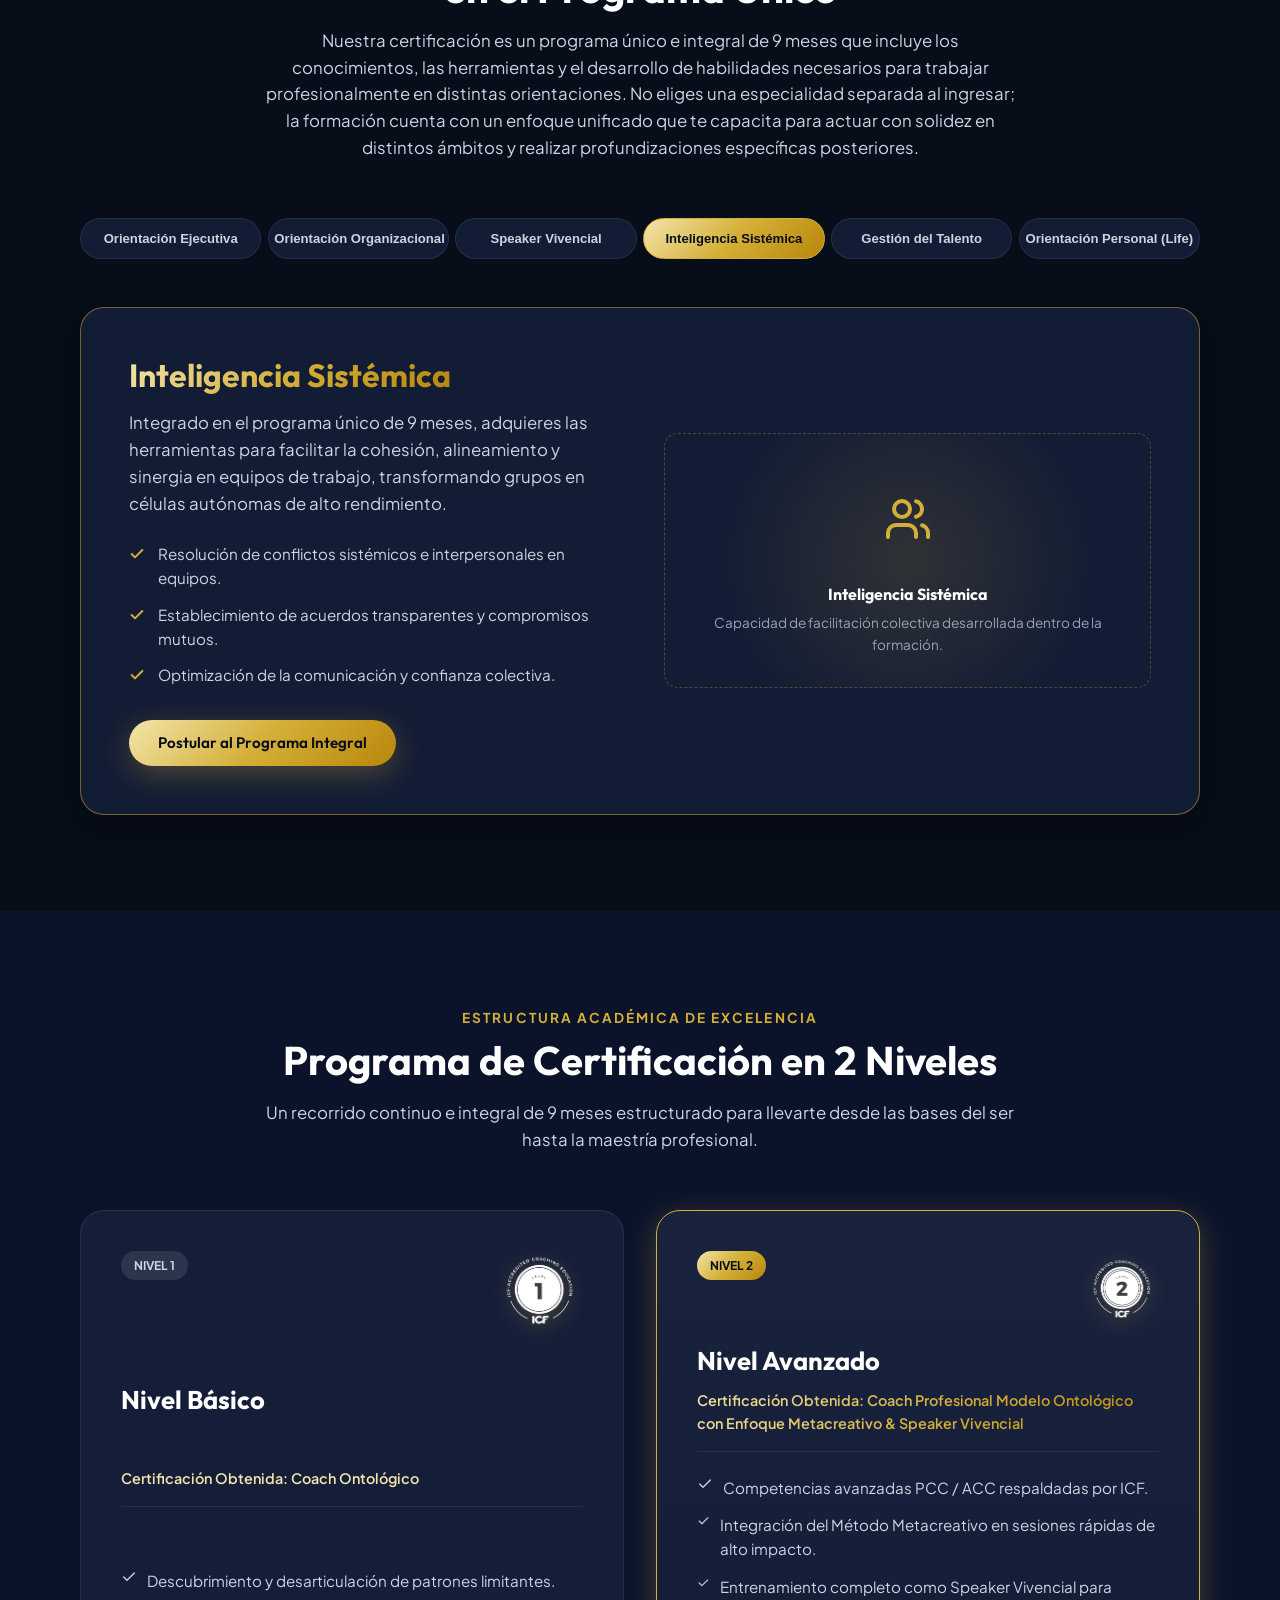
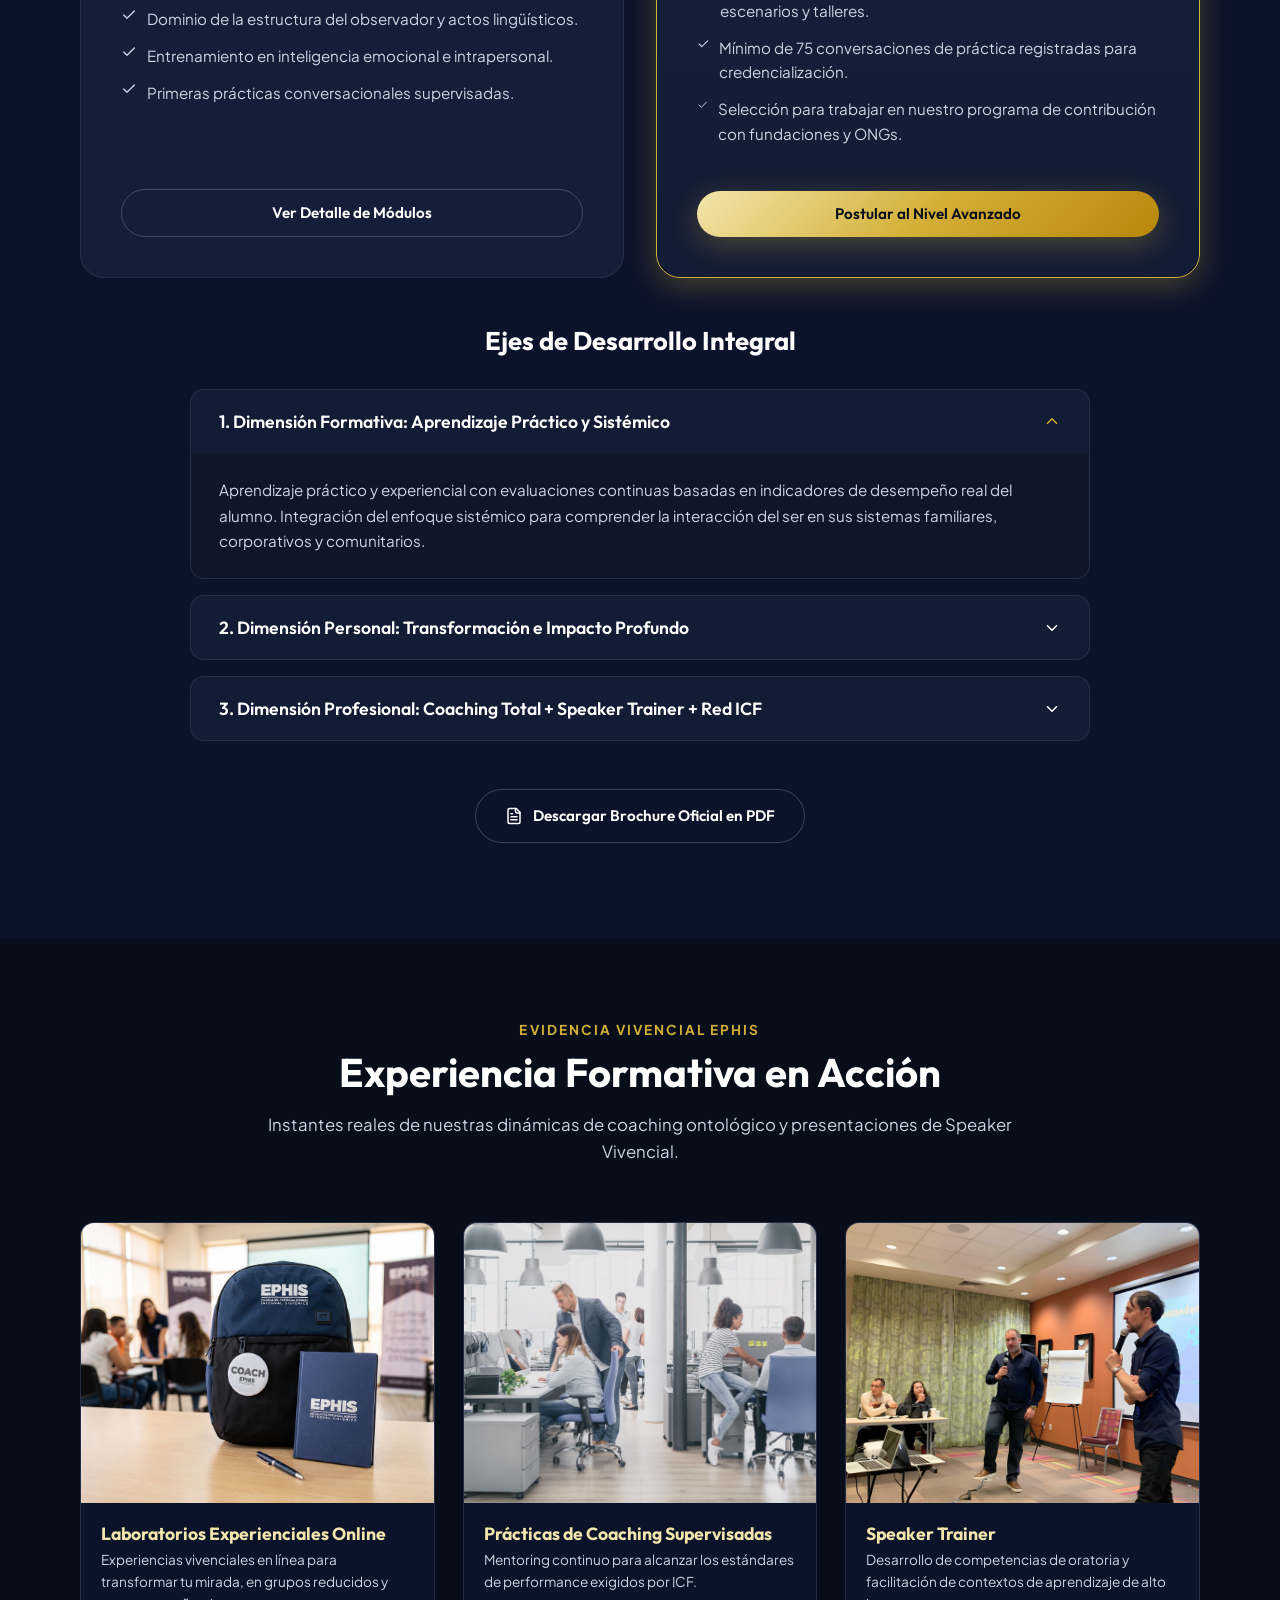
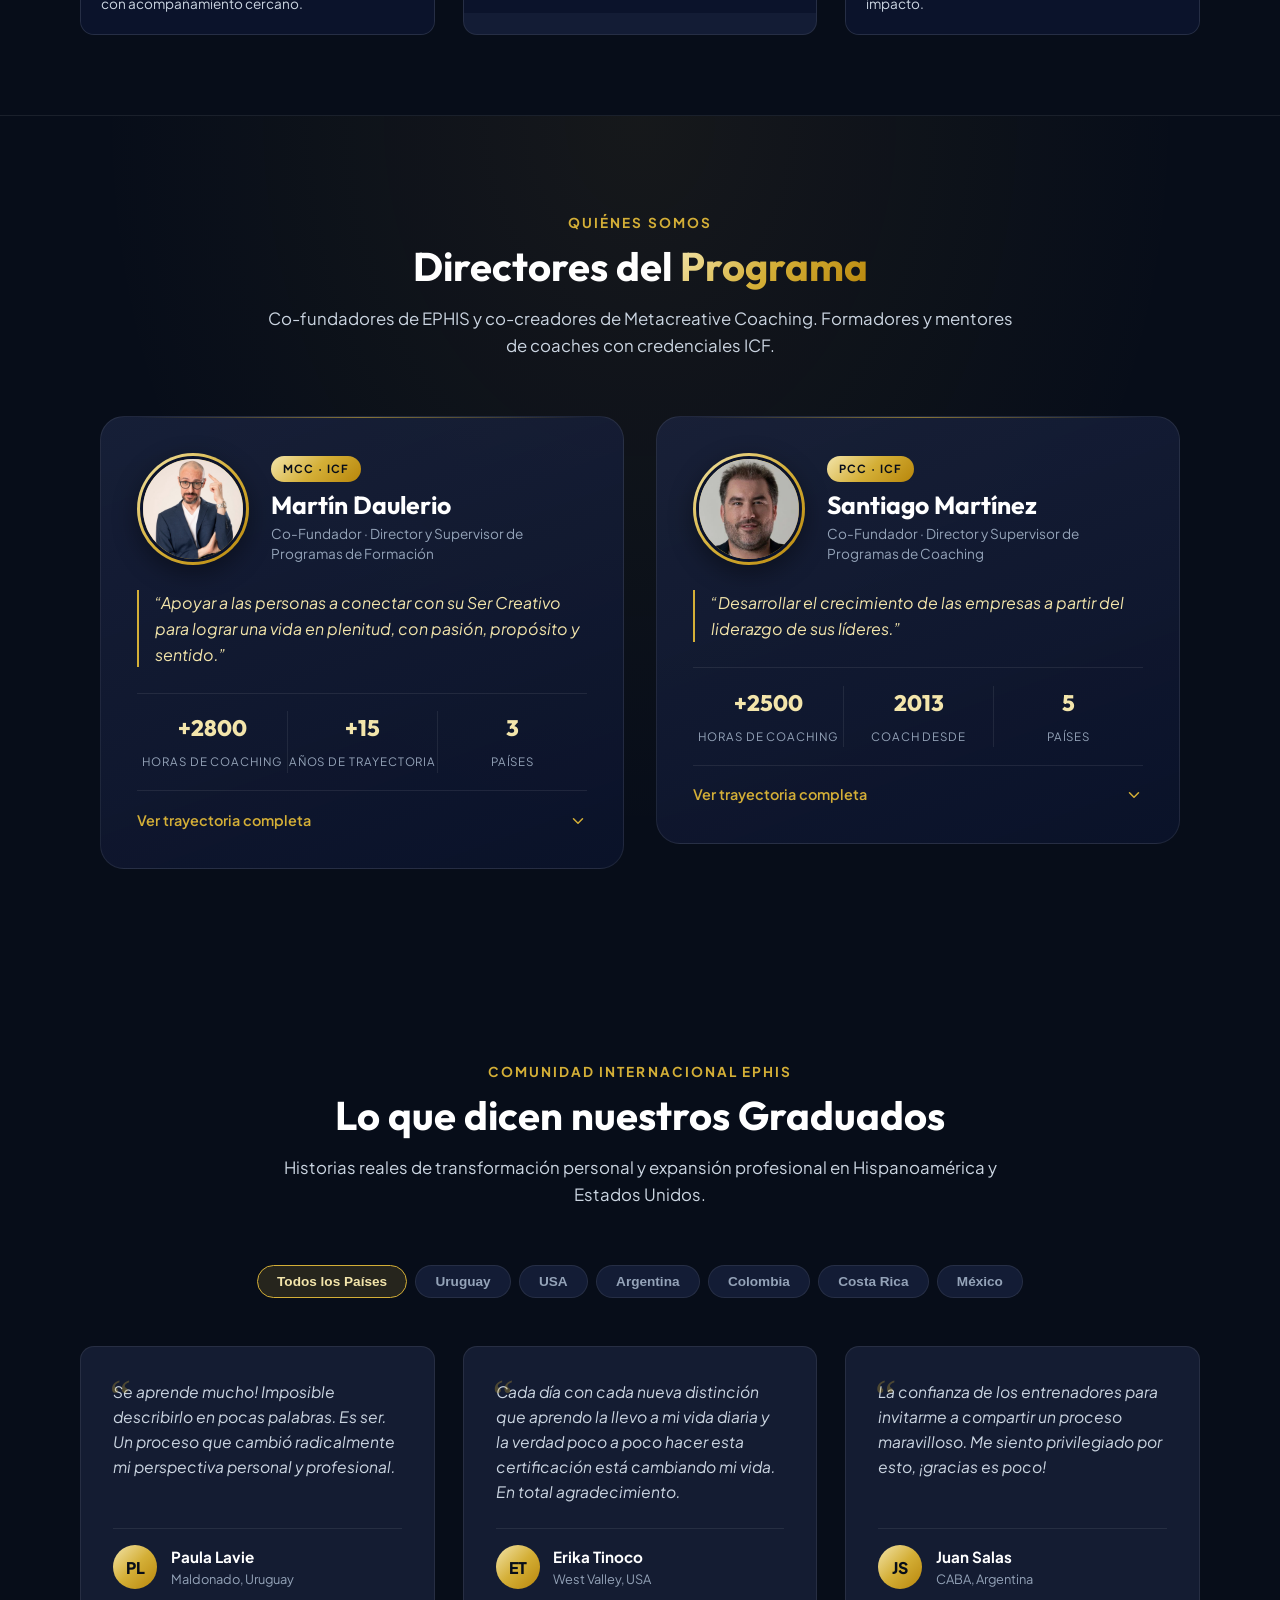
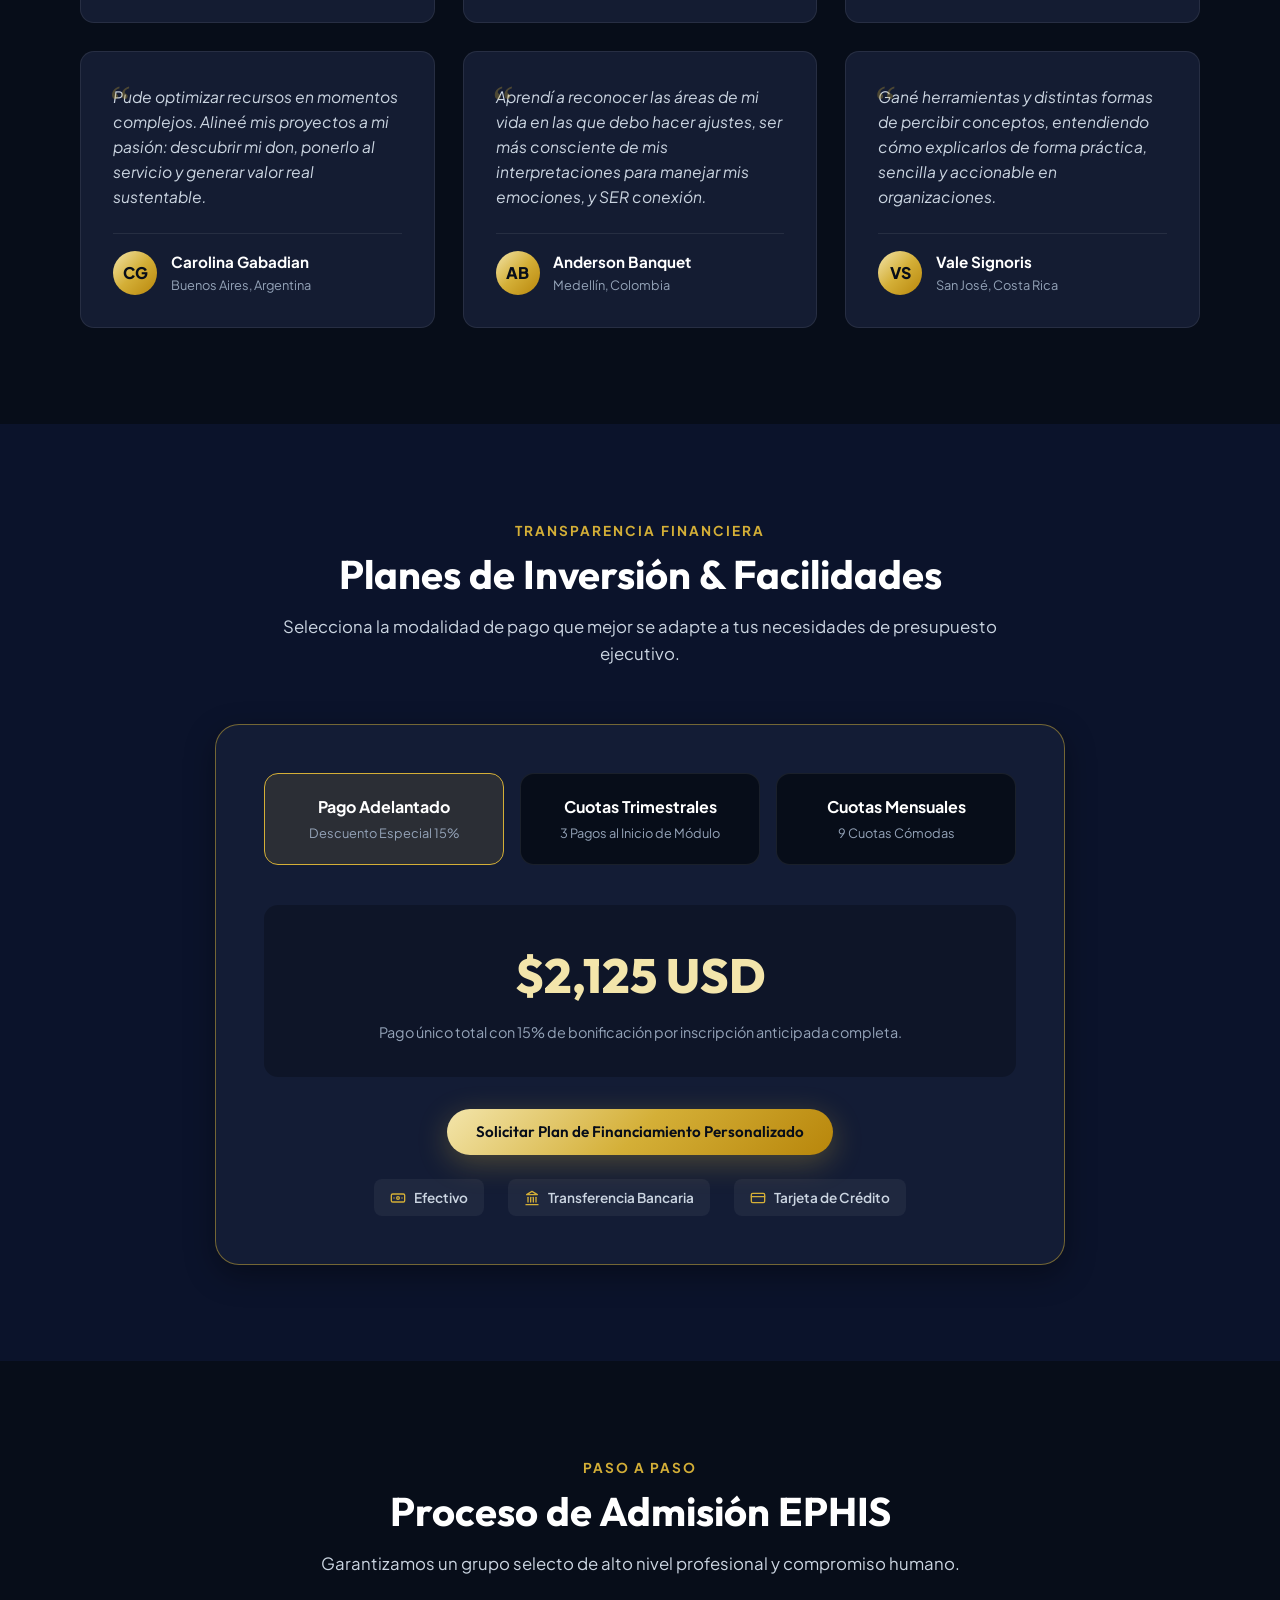
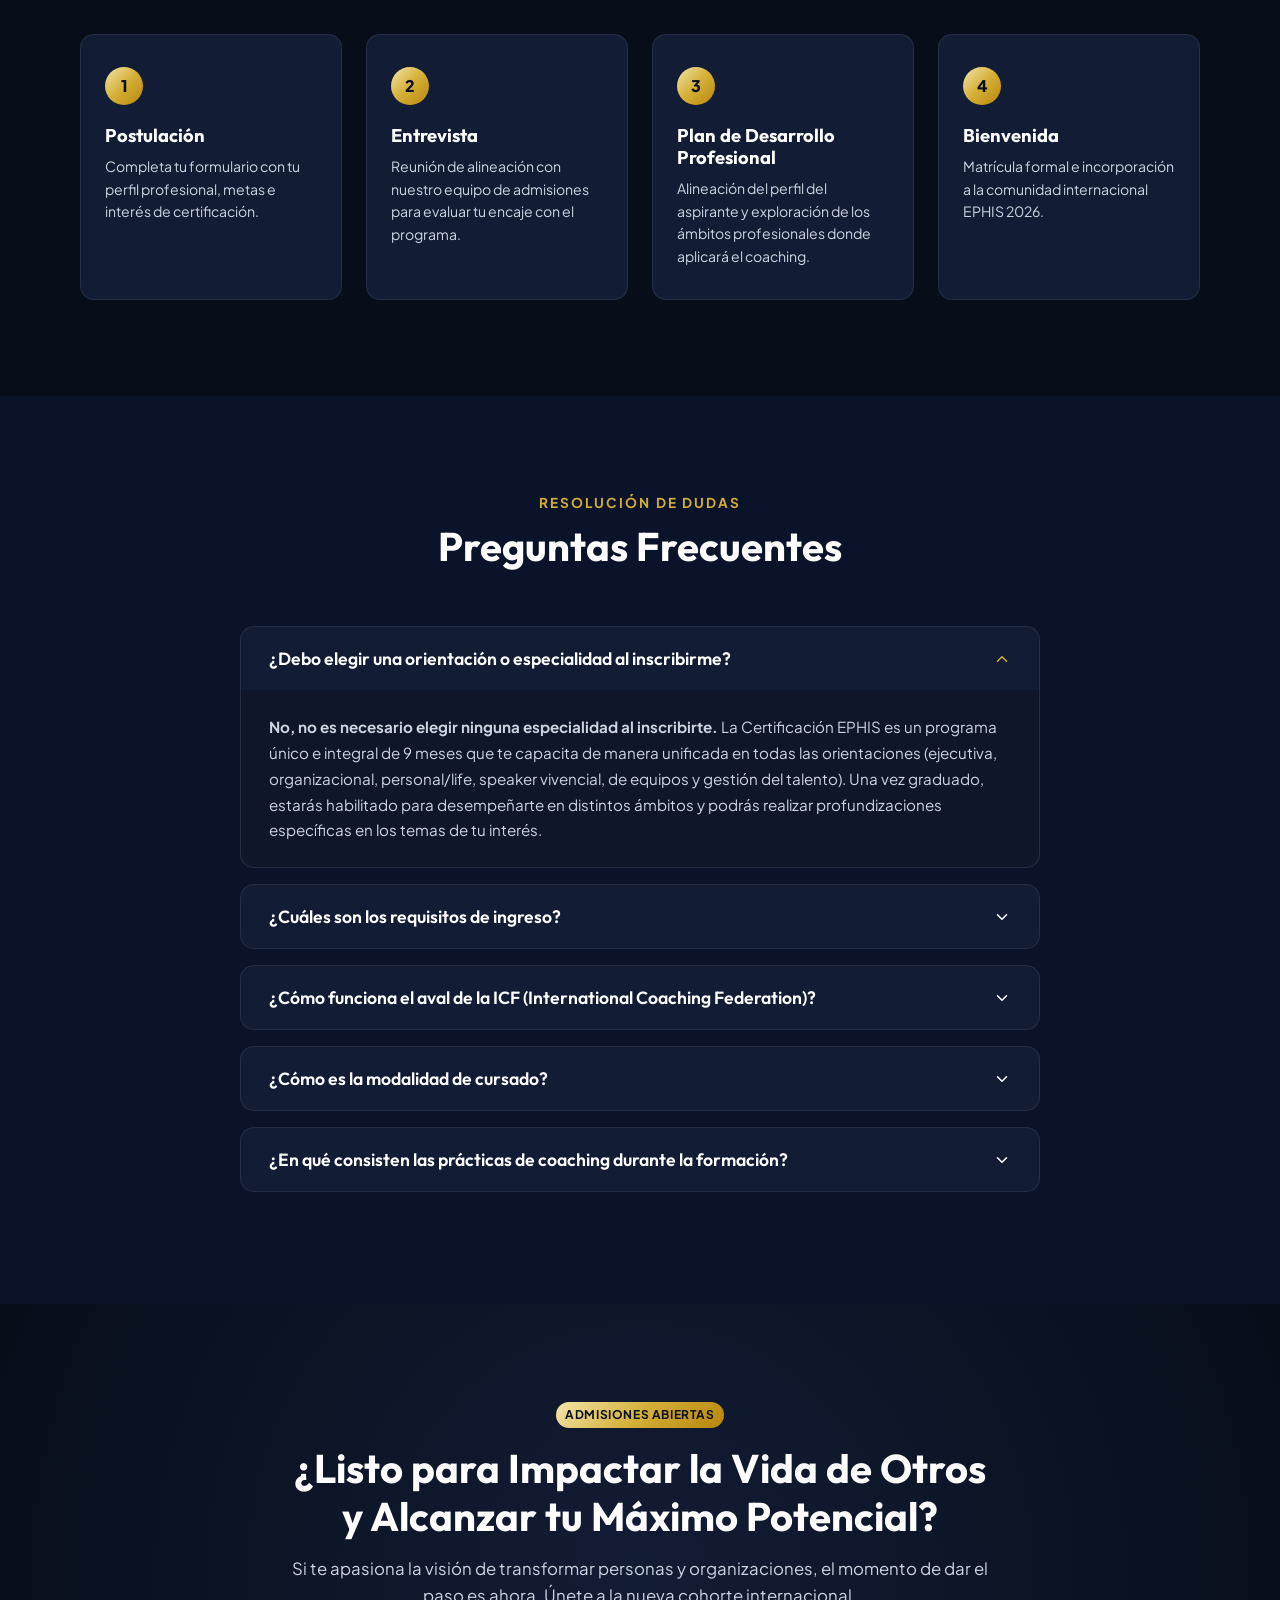
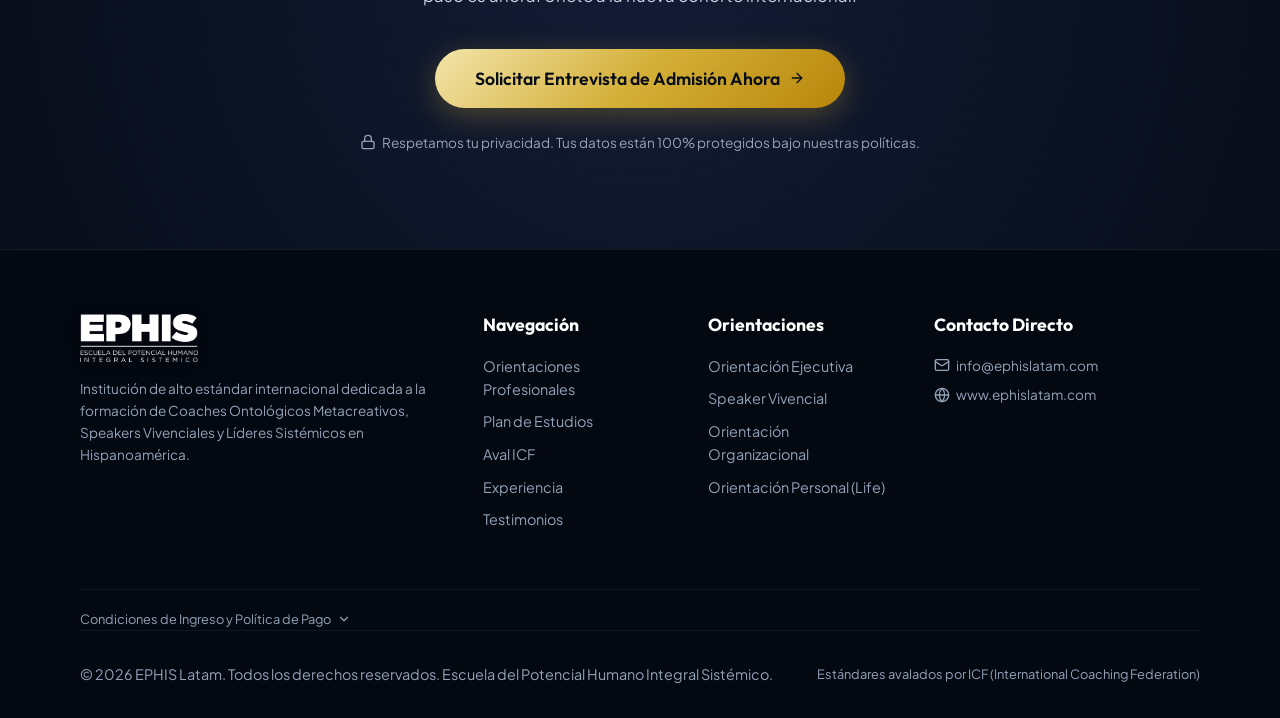
==== commit 774dac78: "Add files via upload" ====
--- a/index.html
+++ b/index.html
@@ -14,7 +14,7 @@
   <meta property="og:url" content="https://www.ephislatam.com">
   <meta property="og:image" content="assets/formacion_01.jpg">
 
-  <link rel="stylesheet" href="styles.css?v=23">
+  <link rel="stylesheet" href="styles.css?v=24">
   
   <!-- Structured Data JSON-LD -->
   <script type="application/ld+json">
--- a/styles.css
+++ b/styles.css
@@ -476,6 +476,7 @@
 .section-title {
   font-size: 2.5rem;
   margin-bottom: 1rem;
+  text-wrap: balance;
 }
 
 .section-desc {
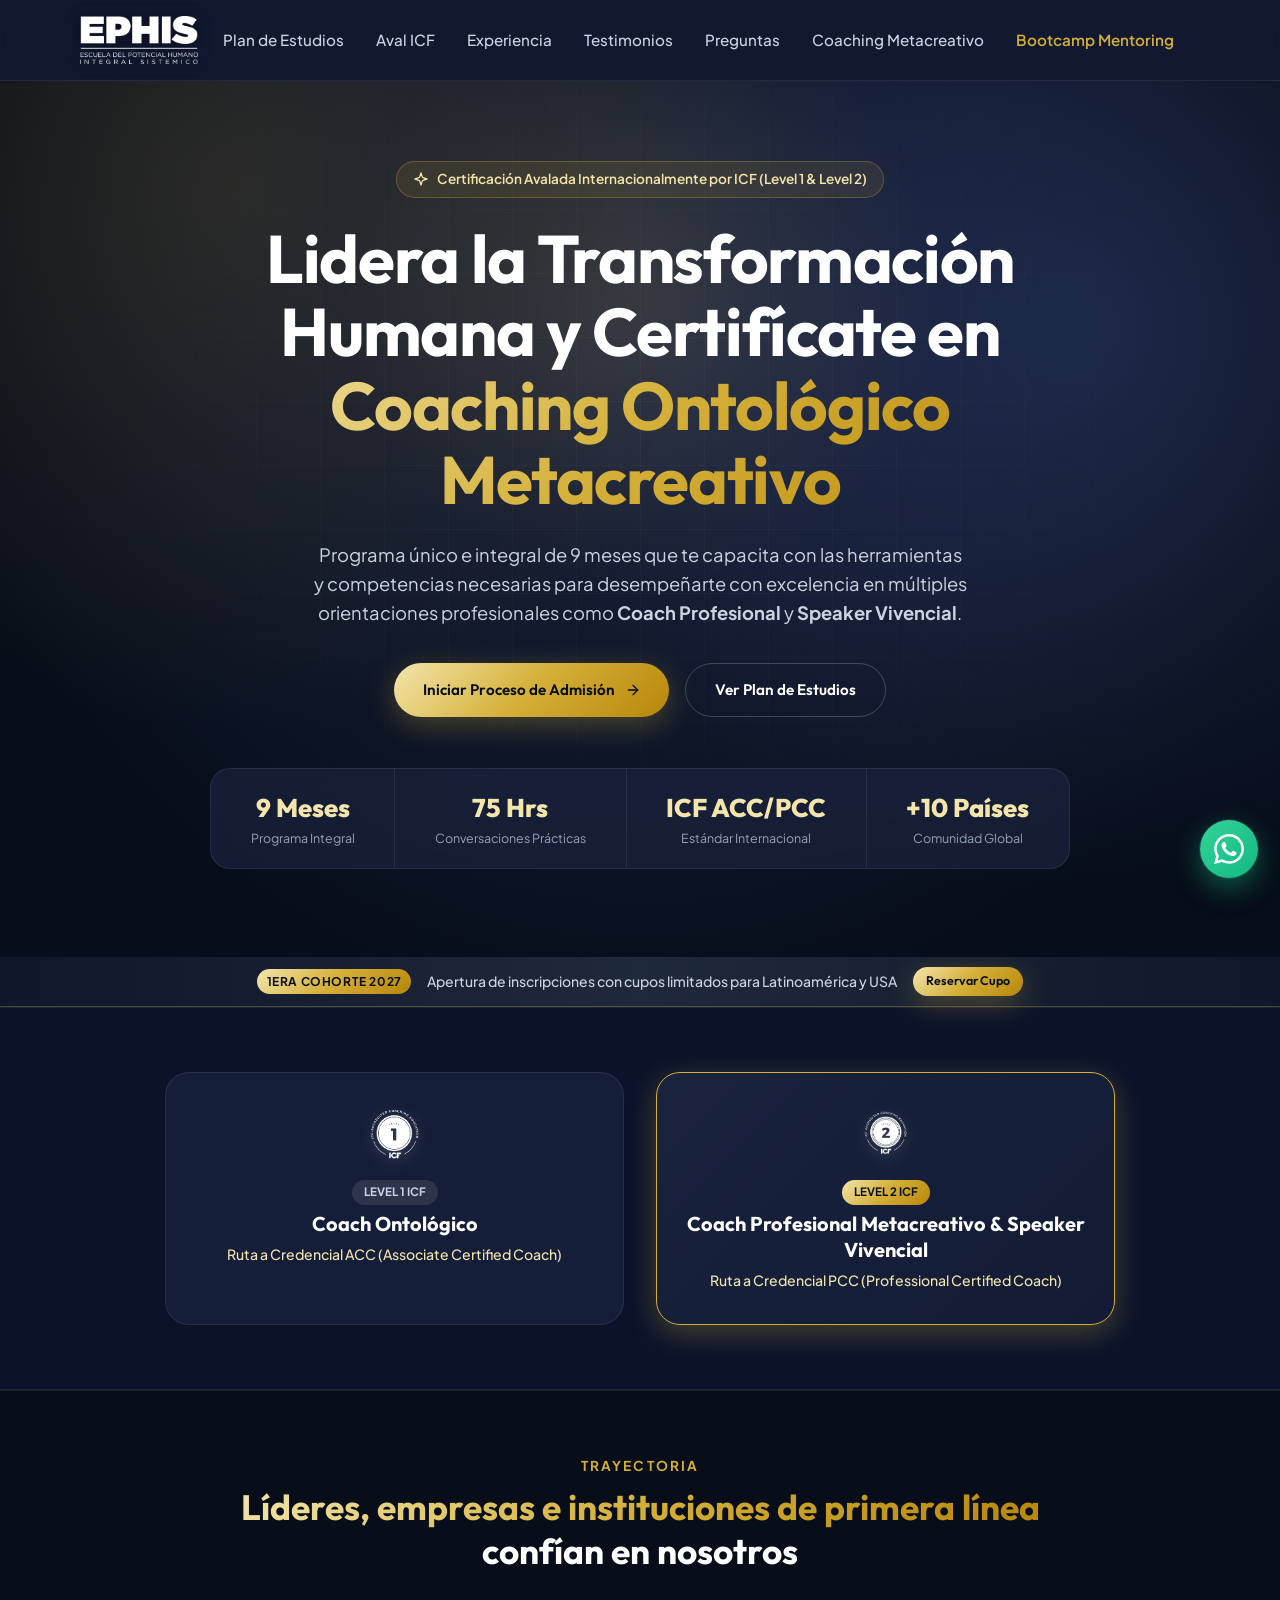
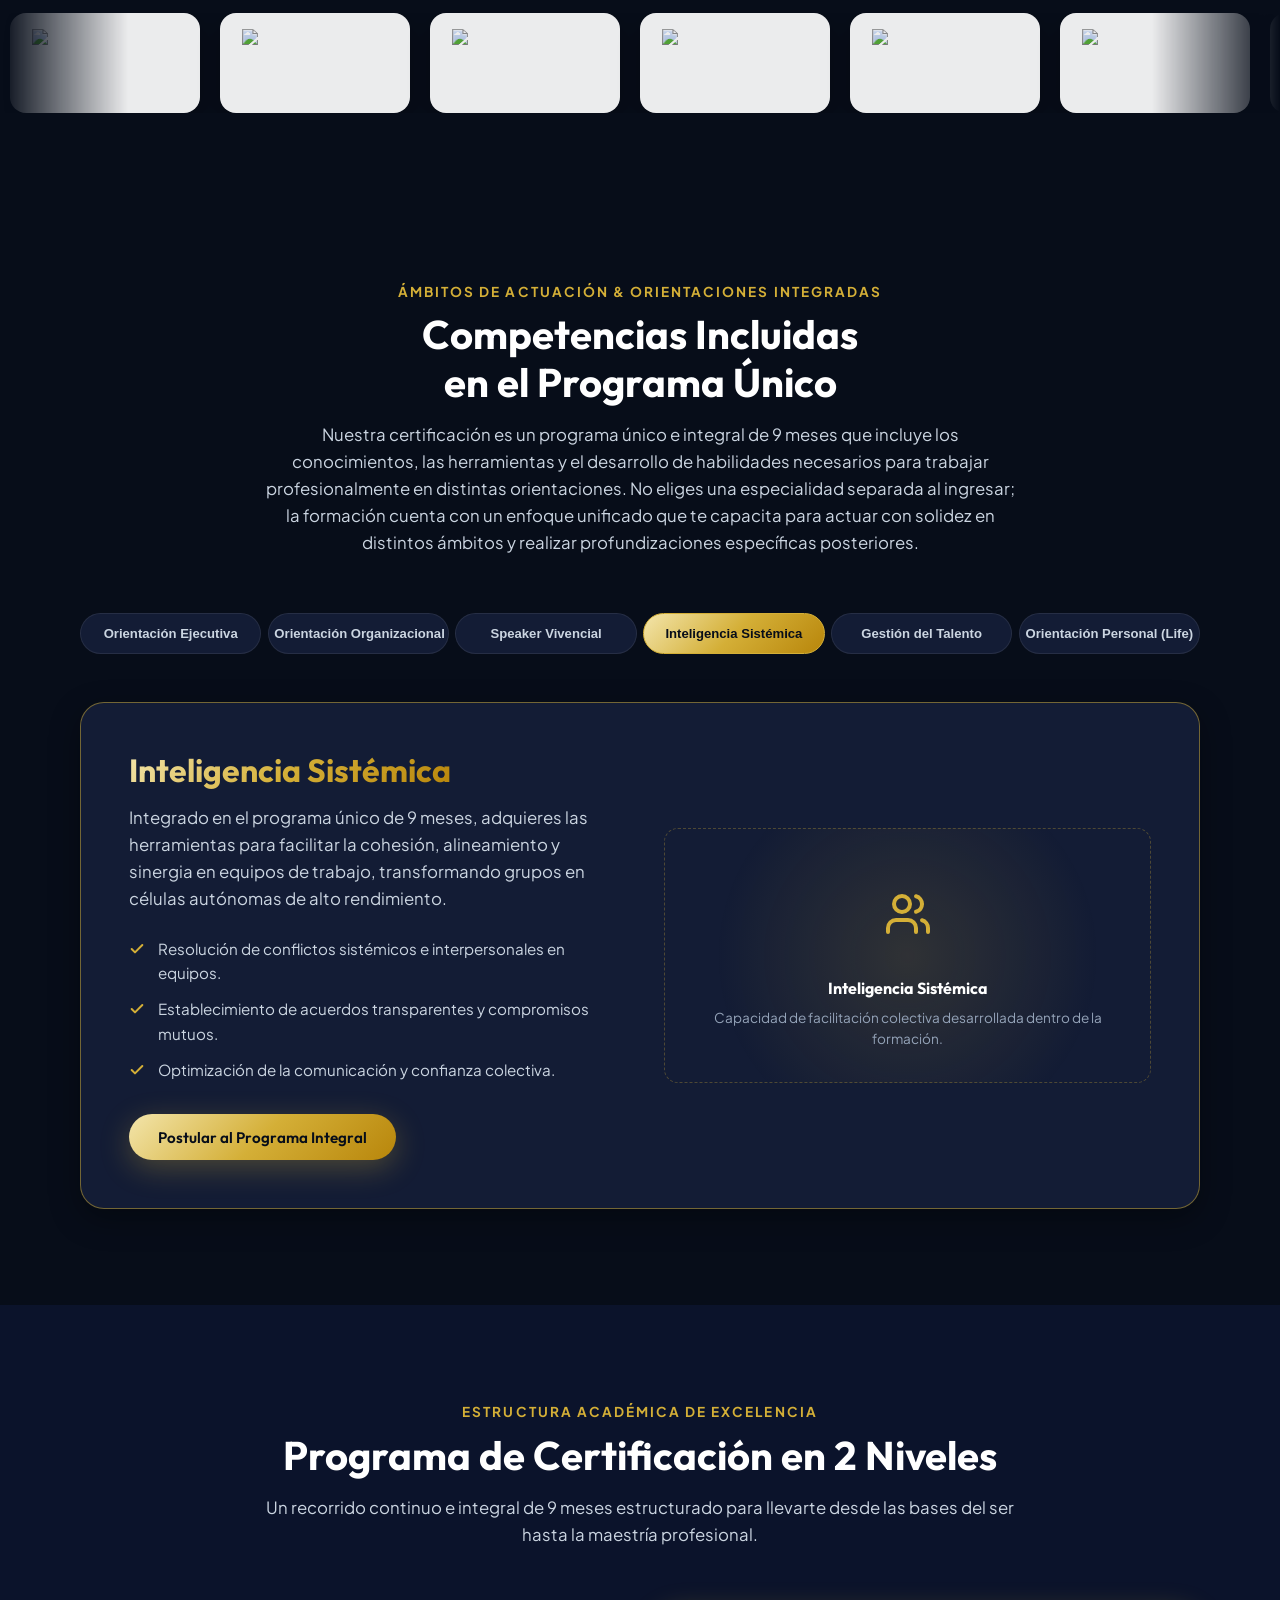
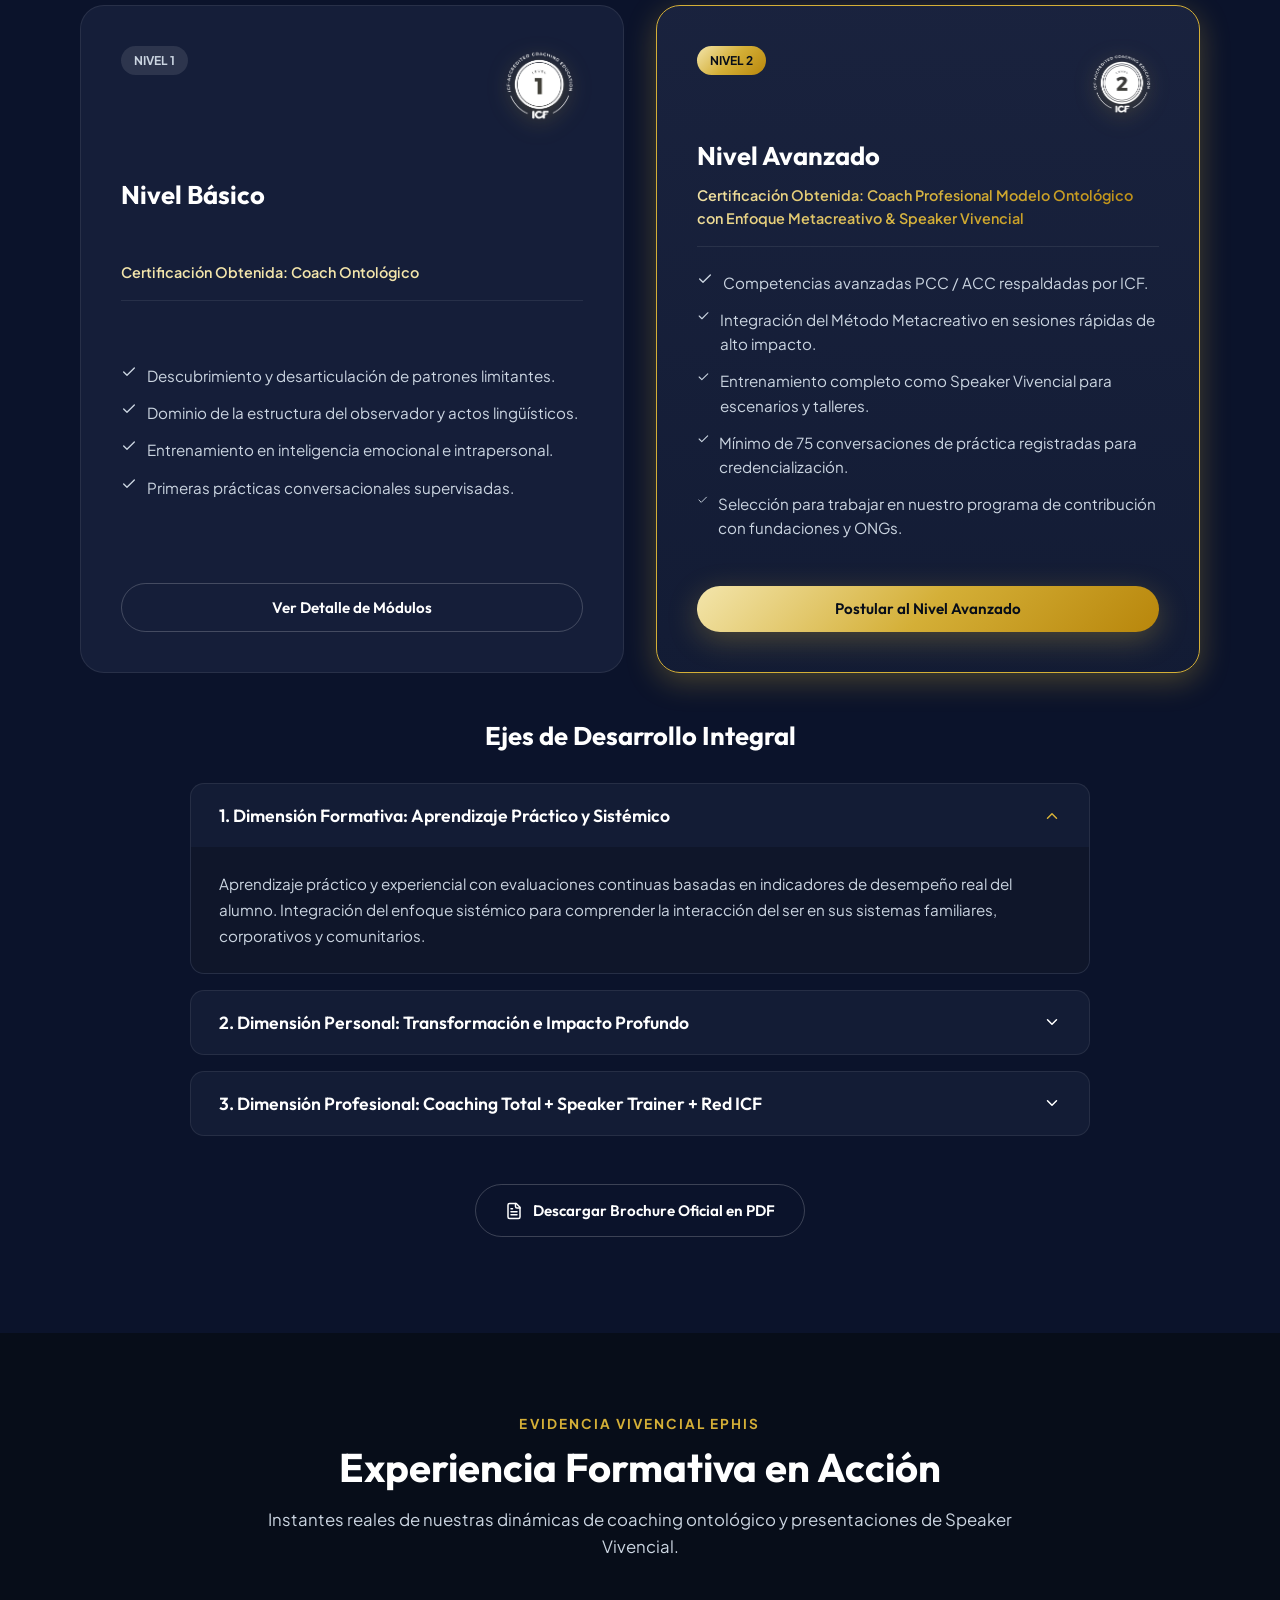
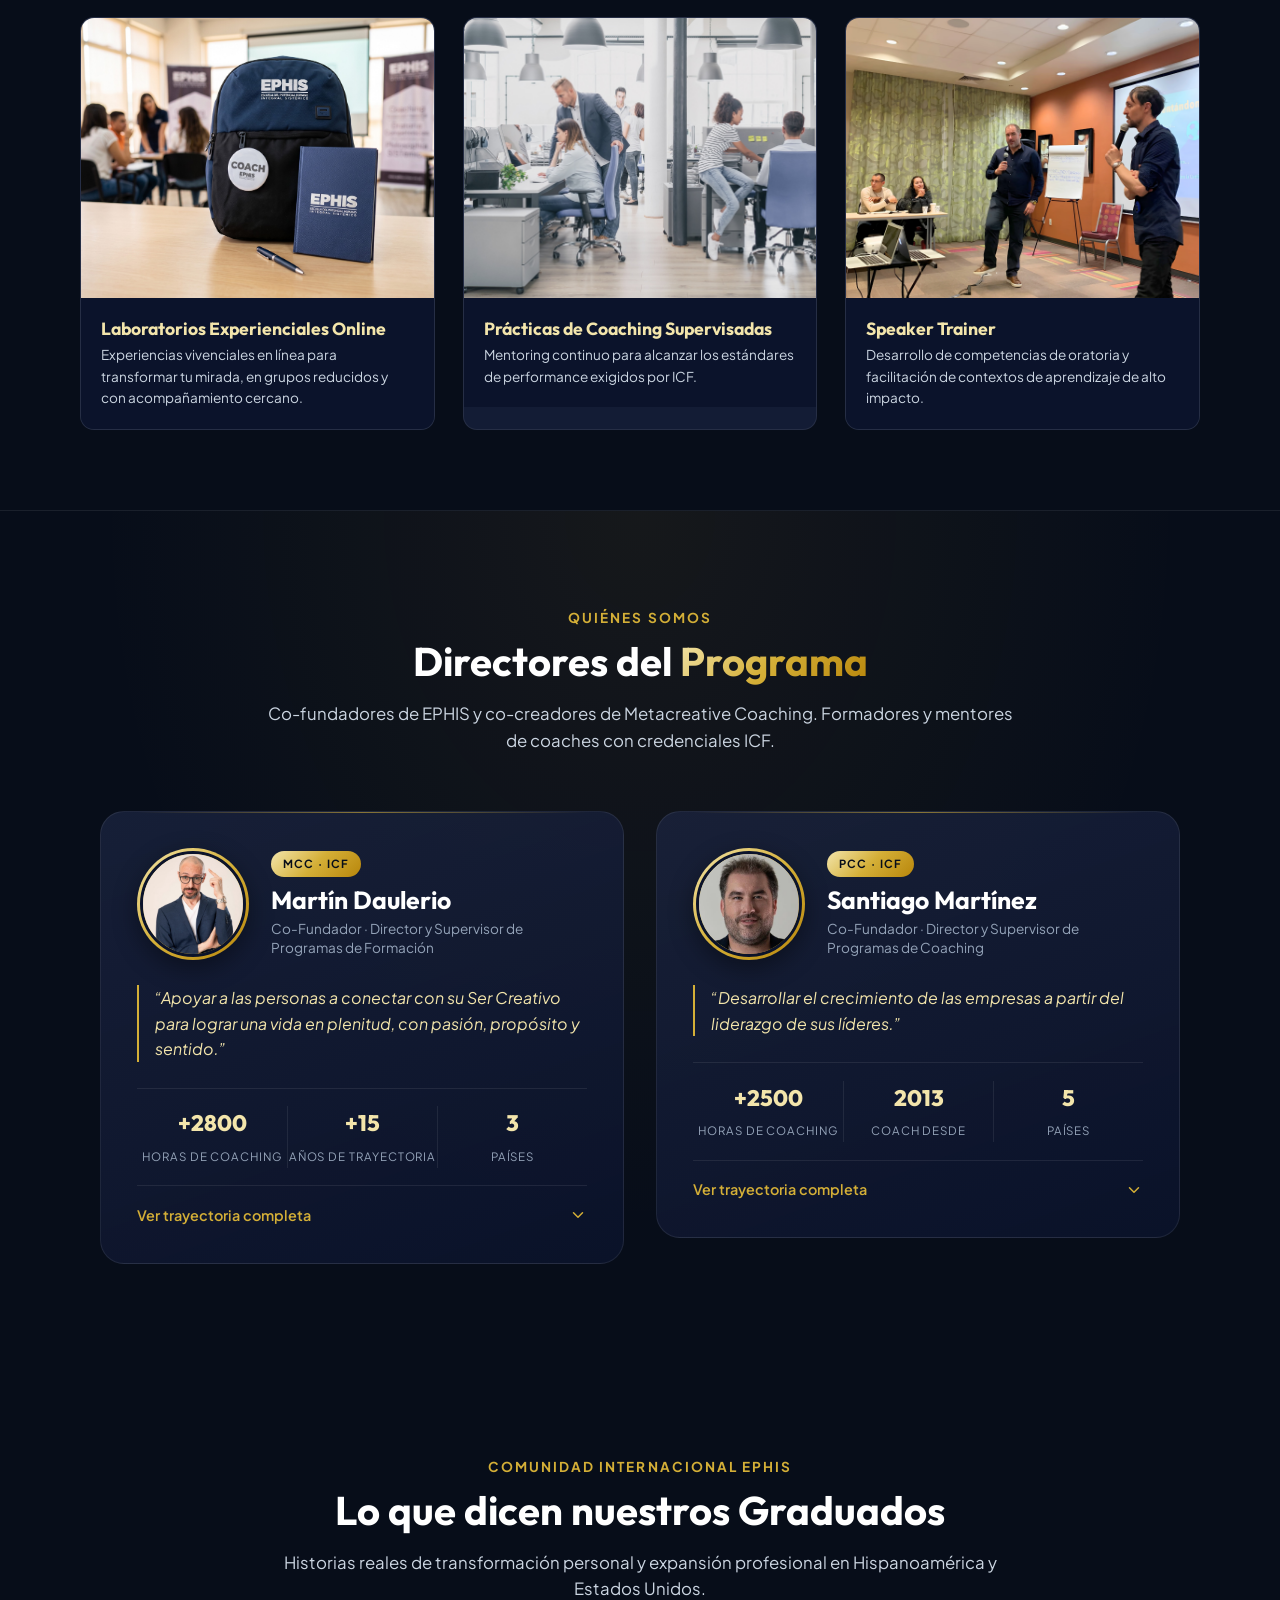
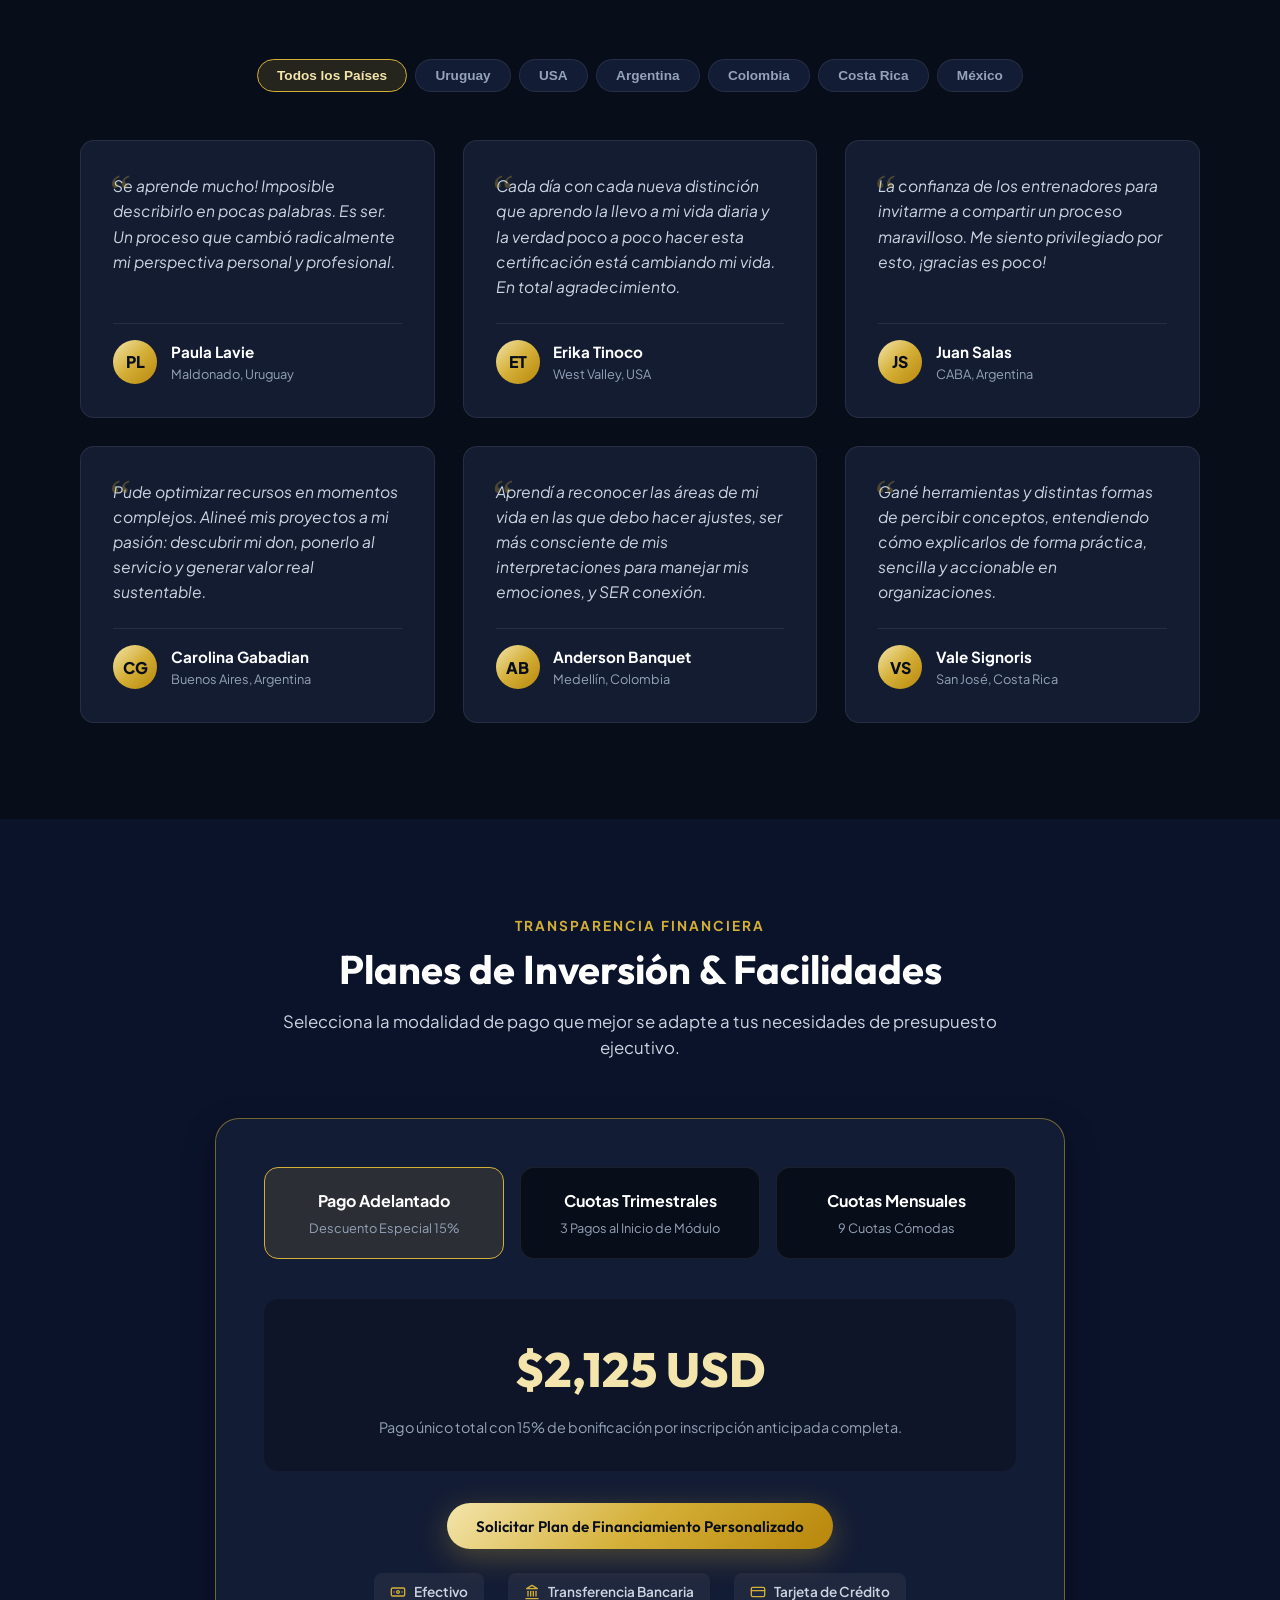
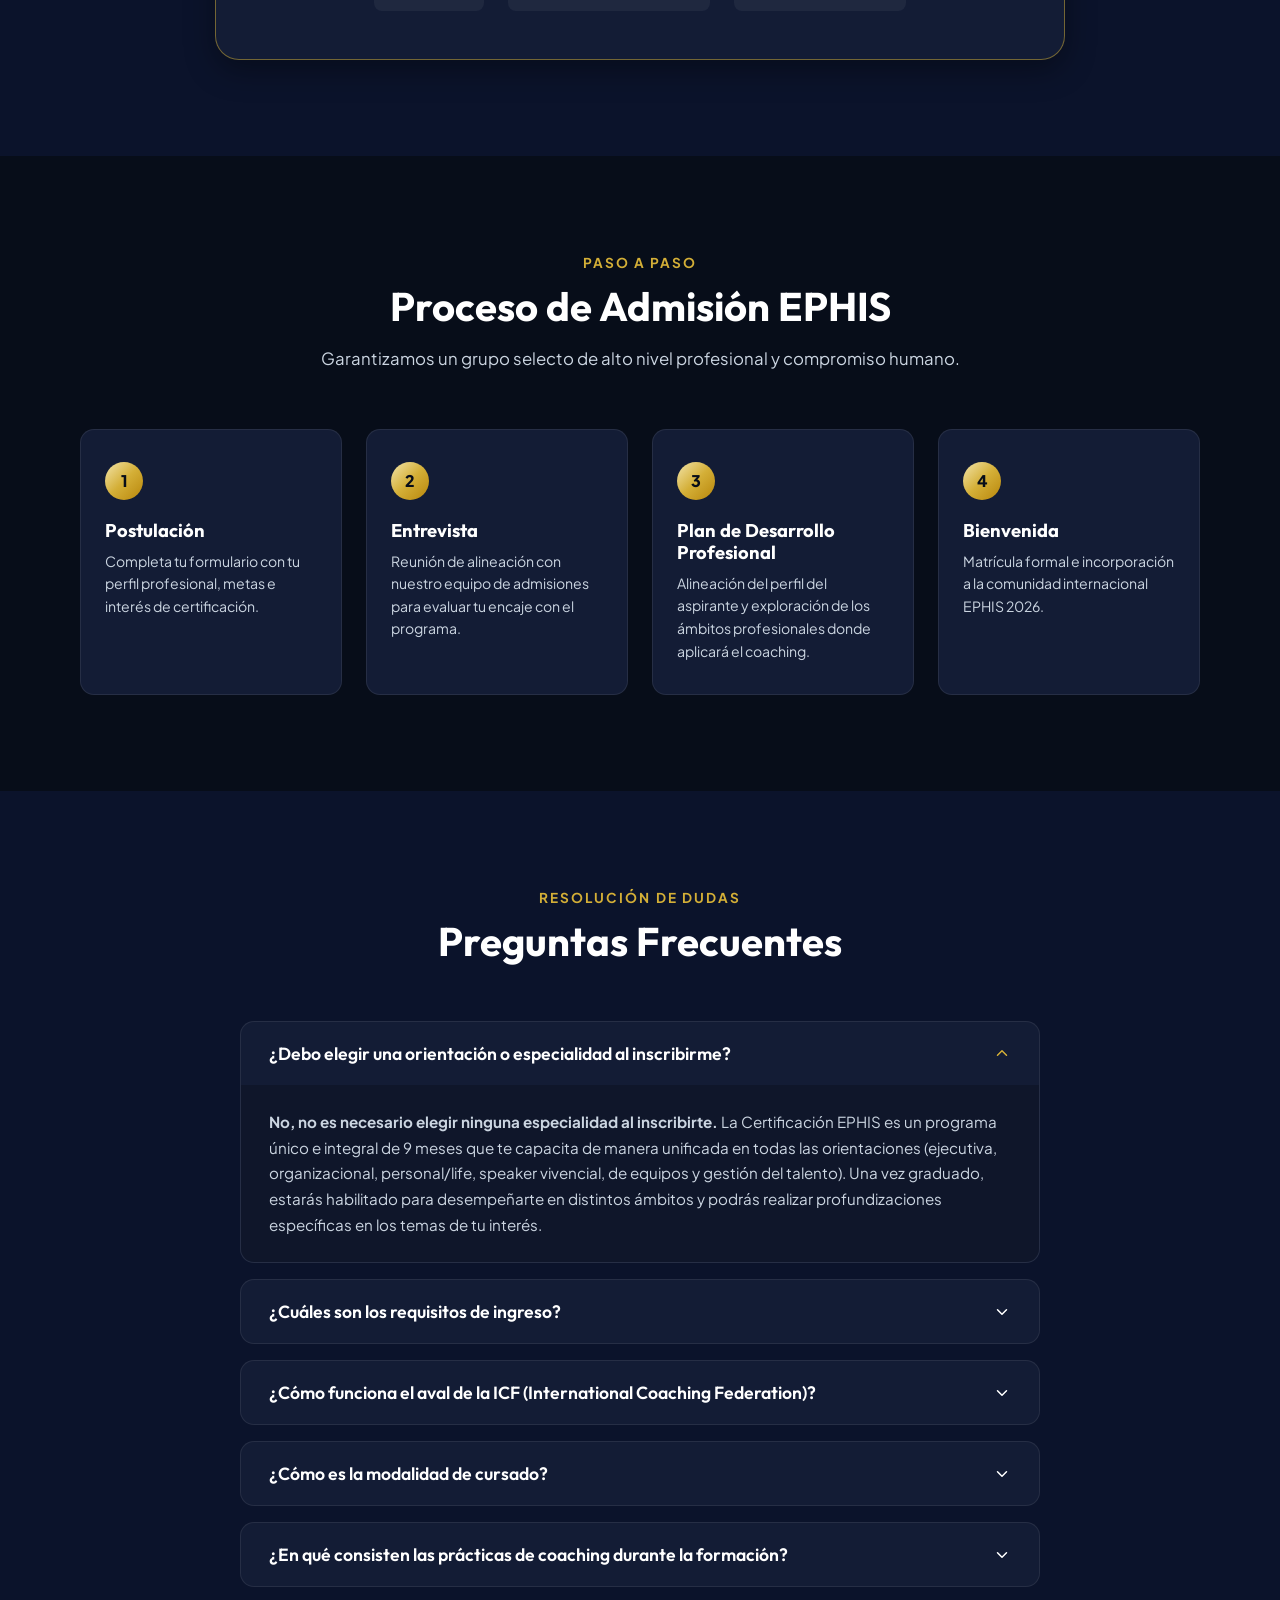
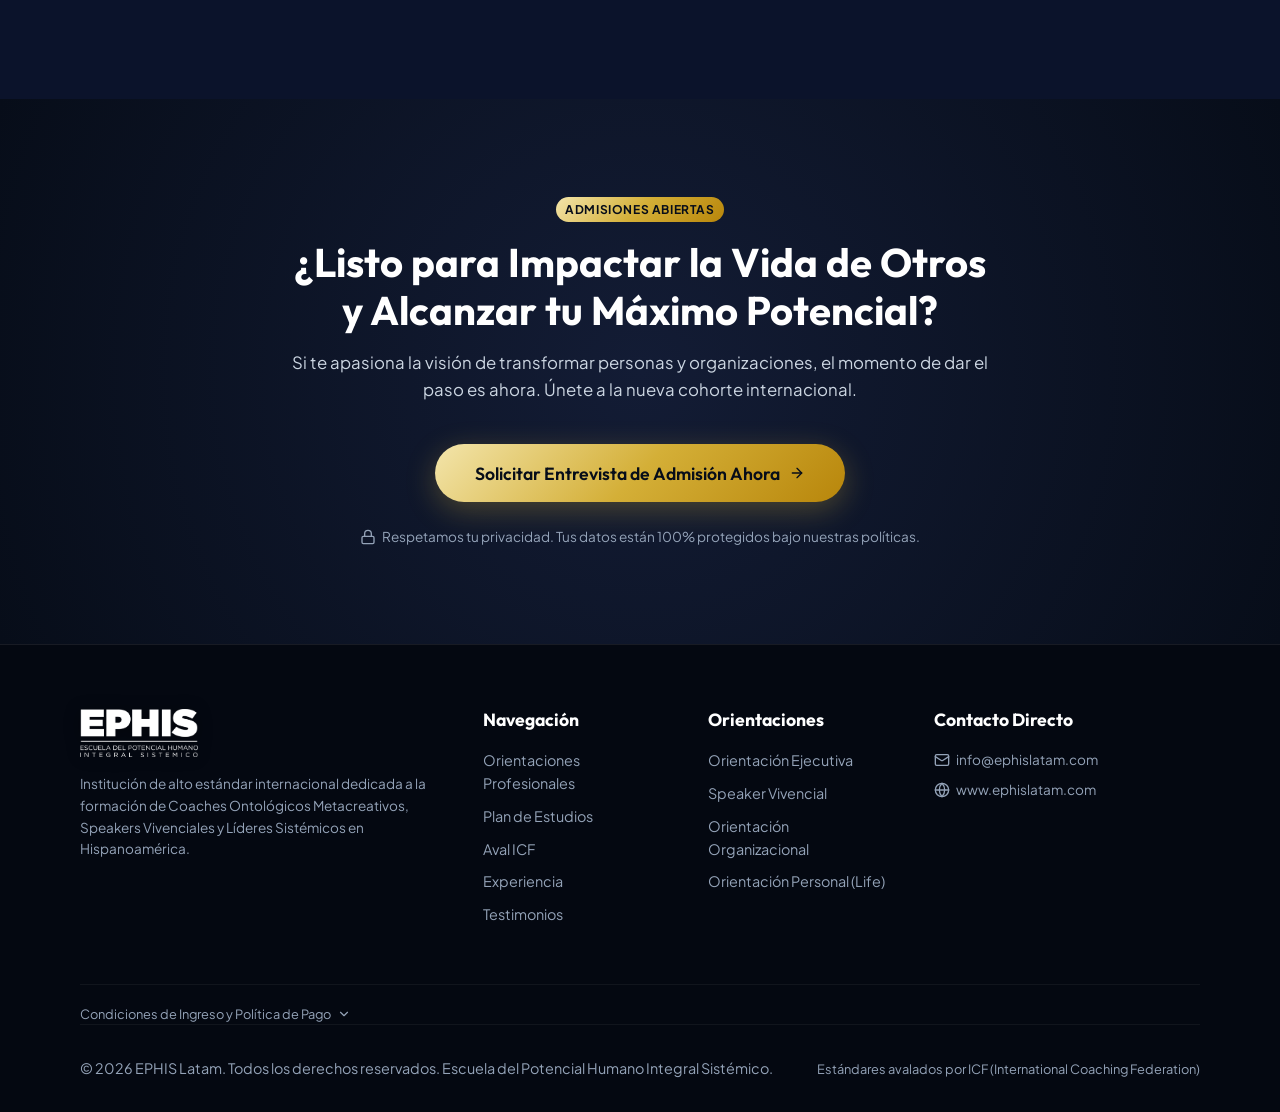
==== commit 966a4c11: "Add files via upload" ====
--- a/index.html
+++ b/index.html
@@ -14,7 +14,7 @@
   <meta property="og:url" content="https://www.ephislatam.com">
   <meta property="og:image" content="assets/formacion_01.jpg">
 
-  <link rel="stylesheet" href="styles.css?v=24">
+  <link rel="stylesheet" href="styles.css?v=30">
   
   <!-- Structured Data JSON-LD -->
   <script type="application/ld+json">
@@ -50,7 +50,7 @@
           <li><a href="#testimonios" class="nav-link">Testimonios</a></li>
           <li><a href="#faq" class="nav-link">Preguntas</a></li>
           <li><a href="coaching-metacreativo.html" class="nav-link">Coaching Metacreativo</a></li>
-          <li><a href="coaching-total.html" class="nav-link nav-link-highlight">Coaching Total</a></li>
+          <li><a href="coaching-total.html" class="nav-link nav-link-highlight">Bootcamp Mentoring</a></li>
         </ul>
       </nav>
 
@@ -135,6 +135,46 @@
             <p class="level-cred-sub">Ruta a Credencial PCC (Professional Certified Coach)</p>
           </div>
         </div>
+      </div>
+    </div>
+  </section>
+
+  <!-- Clientes y empresas que confiaron -->
+  <section class="clients-section" id="clientes">
+    <div class="container">
+      <div class="clients-head">
+        <div class="section-subtitle">Trayectoria</div>
+        <h2 class="clients-title"><span class="text-gold-gradient">Líderes, empresas e instituciones de primera línea</span> confían en nosotros</h2>
+      </div>
+    </div>
+    <div class="clients-marquee" aria-label="Empresas e instituciones con las que hemos trabajado">
+      <div class="clients-track">
+        <ul class="clients-list">
+          <li class="clients-item"><img src="assets/clientes/mercado-libre.png" alt="Mercado Libre"></li>
+          <li class="clients-item"><img src="assets/clientes/enel.png" alt="Enel"></li>
+          <li class="clients-item"><img src="assets/clientes/prosegur-alarms.png" alt="Prosegur Alarms"></li>
+          <li class="clients-item"><img src="assets/clientes/fundacion-perez-companc.png" alt="Fundación Perez Companc"></li>
+          <li class="clients-item"><img src="assets/clientes/varkey-foundation.png" alt="Varkey Foundation"></li>
+          <li class="clients-item"><img src="assets/clientes/neosecure.png" alt="Neosecure"></li>
+          <li class="clients-item"><img src="assets/clientes/newfield-consulting.png" alt="Newfield Consulting"></li>
+          <li class="clients-item"><img src="assets/clientes/academia-forex.png" alt="Academia Forex"></li>
+          <li class="clients-item"><img src="assets/clientes/la-100.png" alt="La 100"></li>
+          <li class="clients-item"><img src="assets/clientes/groundprobe.png" alt="GroundProbe"></li>
+          <li class="clients-item"><img src="assets/clientes/ilc-academy.png" alt="ILC Academy Worldwide"></li>
+        </ul>
+        <ul class="clients-list" aria-hidden="true">
+          <li class="clients-item"><img src="assets/clientes/mercado-libre.png" alt=""></li>
+          <li class="clients-item"><img src="assets/clientes/enel.png" alt=""></li>
+          <li class="clients-item"><img src="assets/clientes/prosegur-alarms.png" alt=""></li>
+          <li class="clients-item"><img src="assets/clientes/fundacion-perez-companc.png" alt=""></li>
+          <li class="clients-item"><img src="assets/clientes/varkey-foundation.png" alt=""></li>
+          <li class="clients-item"><img src="assets/clientes/neosecure.png" alt=""></li>
+          <li class="clients-item"><img src="assets/clientes/newfield-consulting.png" alt=""></li>
+          <li class="clients-item"><img src="assets/clientes/academia-forex.png" alt=""></li>
+          <li class="clients-item"><img src="assets/clientes/la-100.png" alt=""></li>
+          <li class="clients-item"><img src="assets/clientes/groundprobe.png" alt=""></li>
+          <li class="clients-item"><img src="assets/clientes/ilc-academy.png" alt=""></li>
+        </ul>
       </div>
     </div>
   </section>
--- a/styles.css
+++ b/styles.css
@@ -2780,3 +2780,99 @@
     height: 54px;
   }
 }
+
+/* Carrusel de empresas y líderes */
+.clients-section {
+  padding: 4rem 0 4.5rem;
+  background: var(--bg-dark);
+  border-top: 1px solid var(--border-subtle);
+  overflow: hidden;
+}
+
+.clients-head {
+  text-align: center;
+  max-width: 980px;
+  margin: 0 auto 2.5rem;
+}
+
+.clients-title {
+  font-size: clamp(1.6rem, 3.4vw, 2.2rem);
+  line-height: 1.25;
+  text-wrap: balance;
+}
+
+.clients-marquee {
+  position: relative;
+  -webkit-mask-image: linear-gradient(90deg, transparent 0%, #000 10%, #000 90%, transparent 100%);
+  mask-image: linear-gradient(90deg, transparent 0%, #000 10%, #000 90%, transparent 100%);
+}
+
+.clients-track {
+  display: flex;
+  width: max-content;
+  animation: clientsScroll 45s linear infinite;
+}
+
+.clients-marquee:hover .clients-track {
+  animation-play-state: paused;
+}
+
+.clients-list {
+  display: flex;
+  align-items: center;
+  gap: 1.25rem;
+  padding: 0 0.625rem;
+  list-style: none;
+  margin: 0;
+}
+
+.clients-item {
+  flex: 0 0 auto;
+  box-sizing: border-box;
+  display: block;
+  width: 190px;
+  height: 100px;
+  padding: 1rem 1.4rem;
+  border-radius: 16px;
+  background: #fff;
+  box-shadow: 0 8px 24px rgba(0, 0, 0, 0.3);
+  opacity: 0.92;
+  transition: opacity 0.25s ease, transform 0.25s ease;
+}
+
+.clients-item:hover {
+  opacity: 1;
+  transform: translateY(-3px);
+}
+
+.clients-item img {
+  width: 100%;
+  height: 100%;
+  object-fit: contain;
+  display: block;
+}
+
+@keyframes clientsScroll {
+  from { transform: translateX(0); }
+  to { transform: translateX(-50%); }
+}
+
+@media (max-width: 560px) {
+  .clients-item {
+    width: 150px;
+    height: 82px;
+    padding: 0.8rem 1rem;
+  }
+  .clients-track {
+    animation-duration: 35s;
+  }
+}
+
+@media (prefers-reduced-motion: reduce) {
+  .clients-track {
+    animation: none;
+  }
+  .clients-marquee {
+    overflow-x: auto;
+  }
+}
